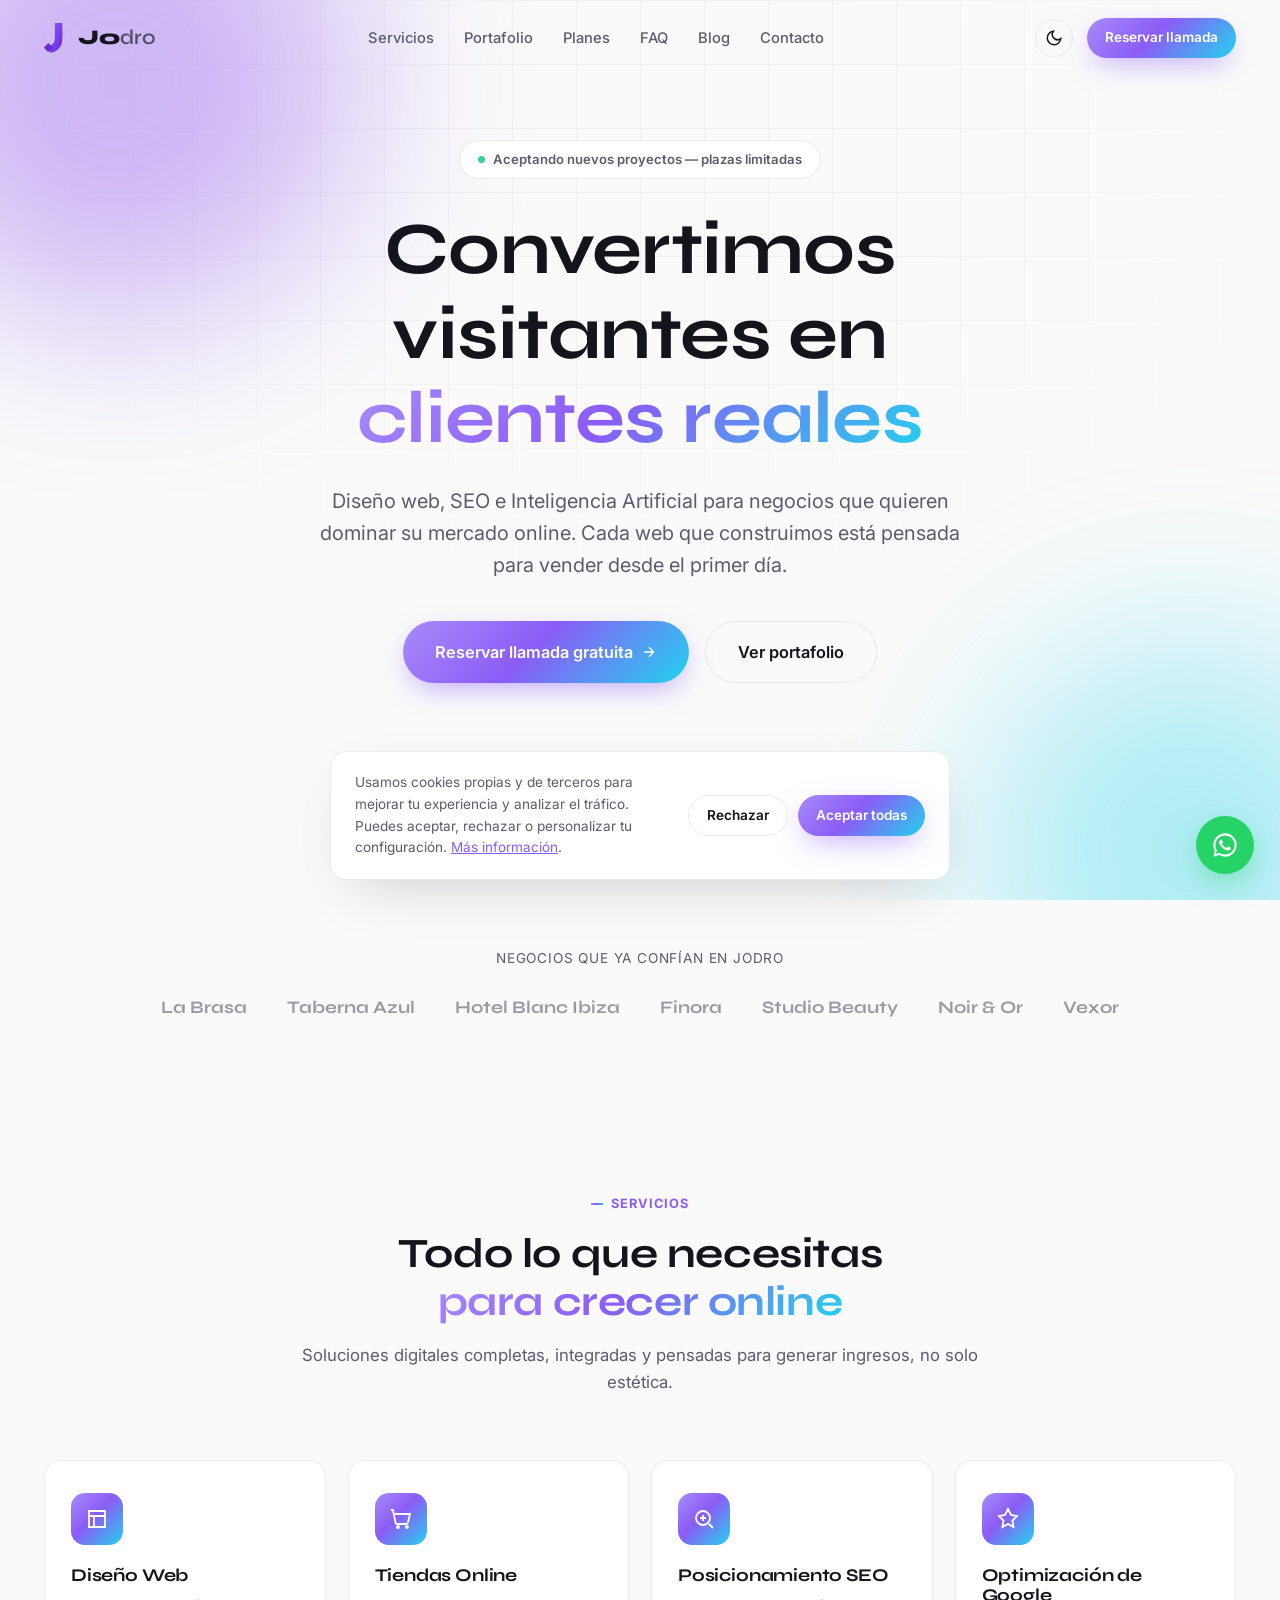
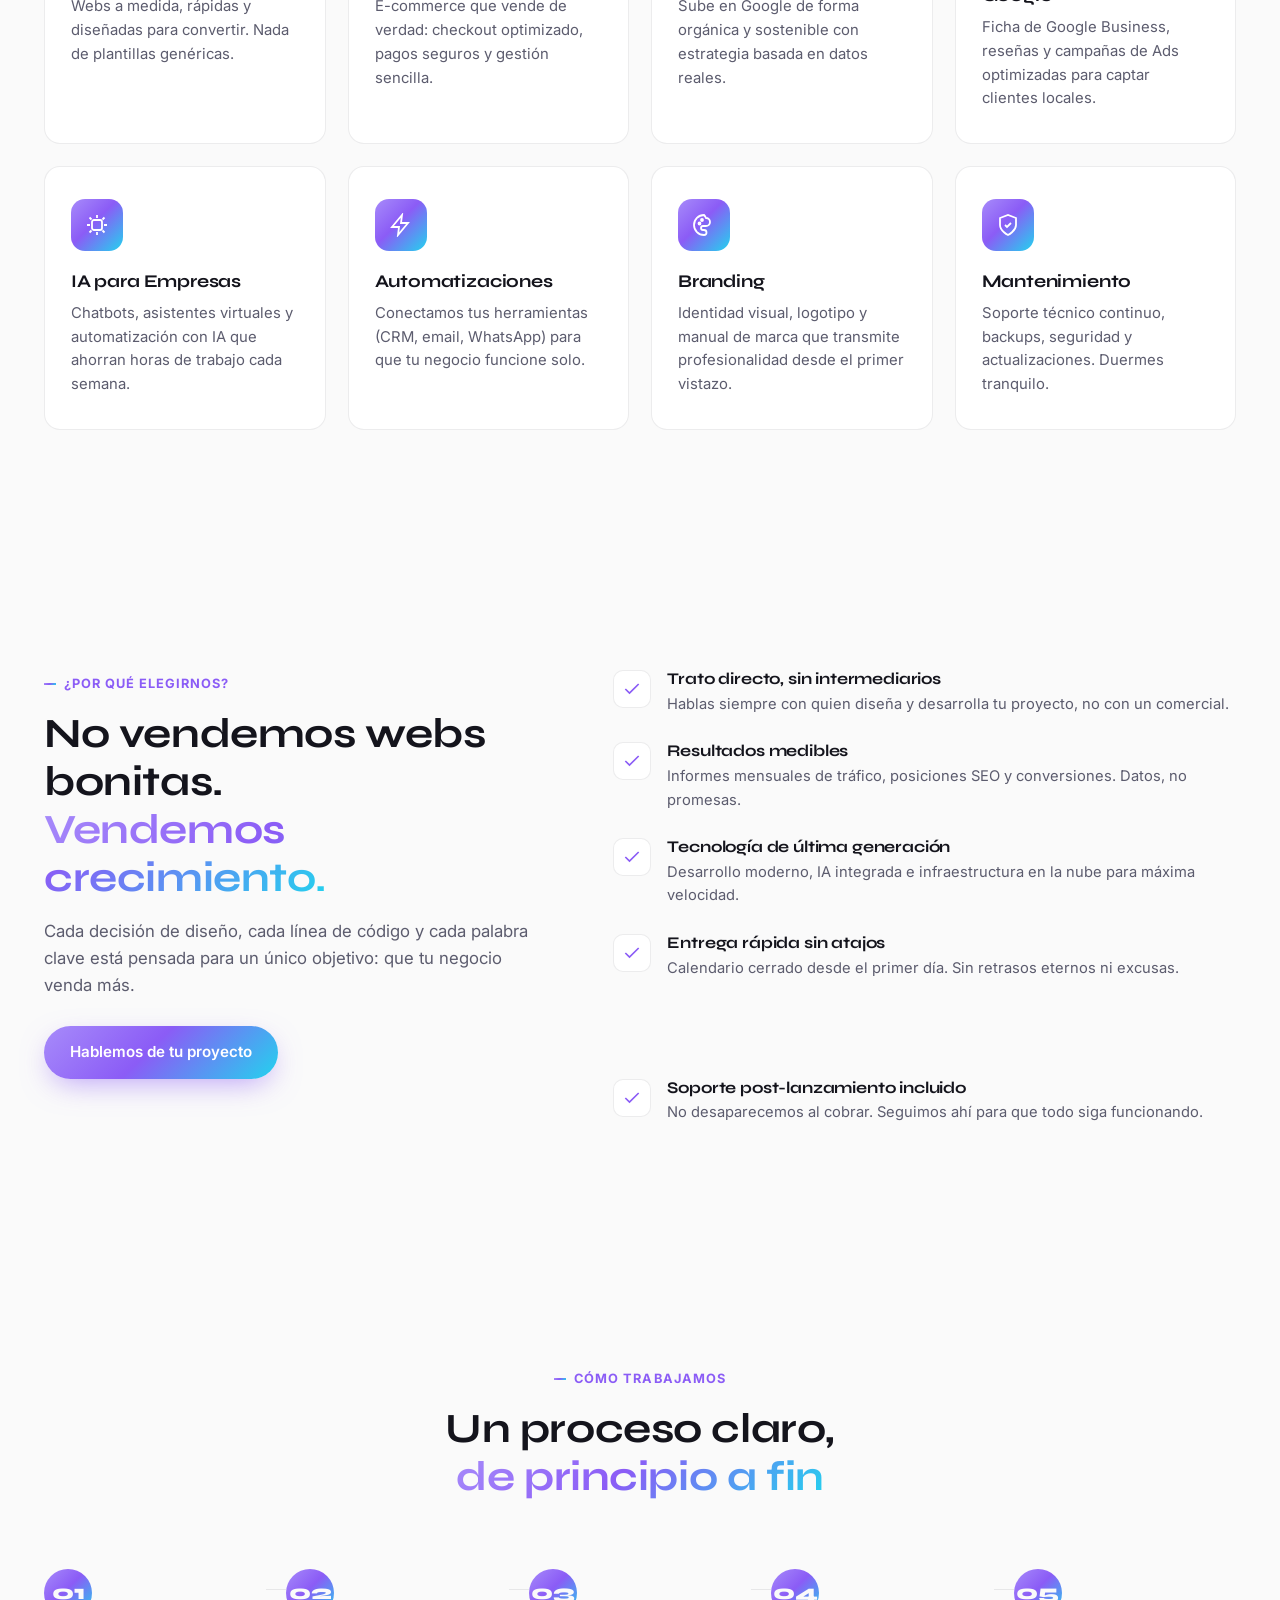
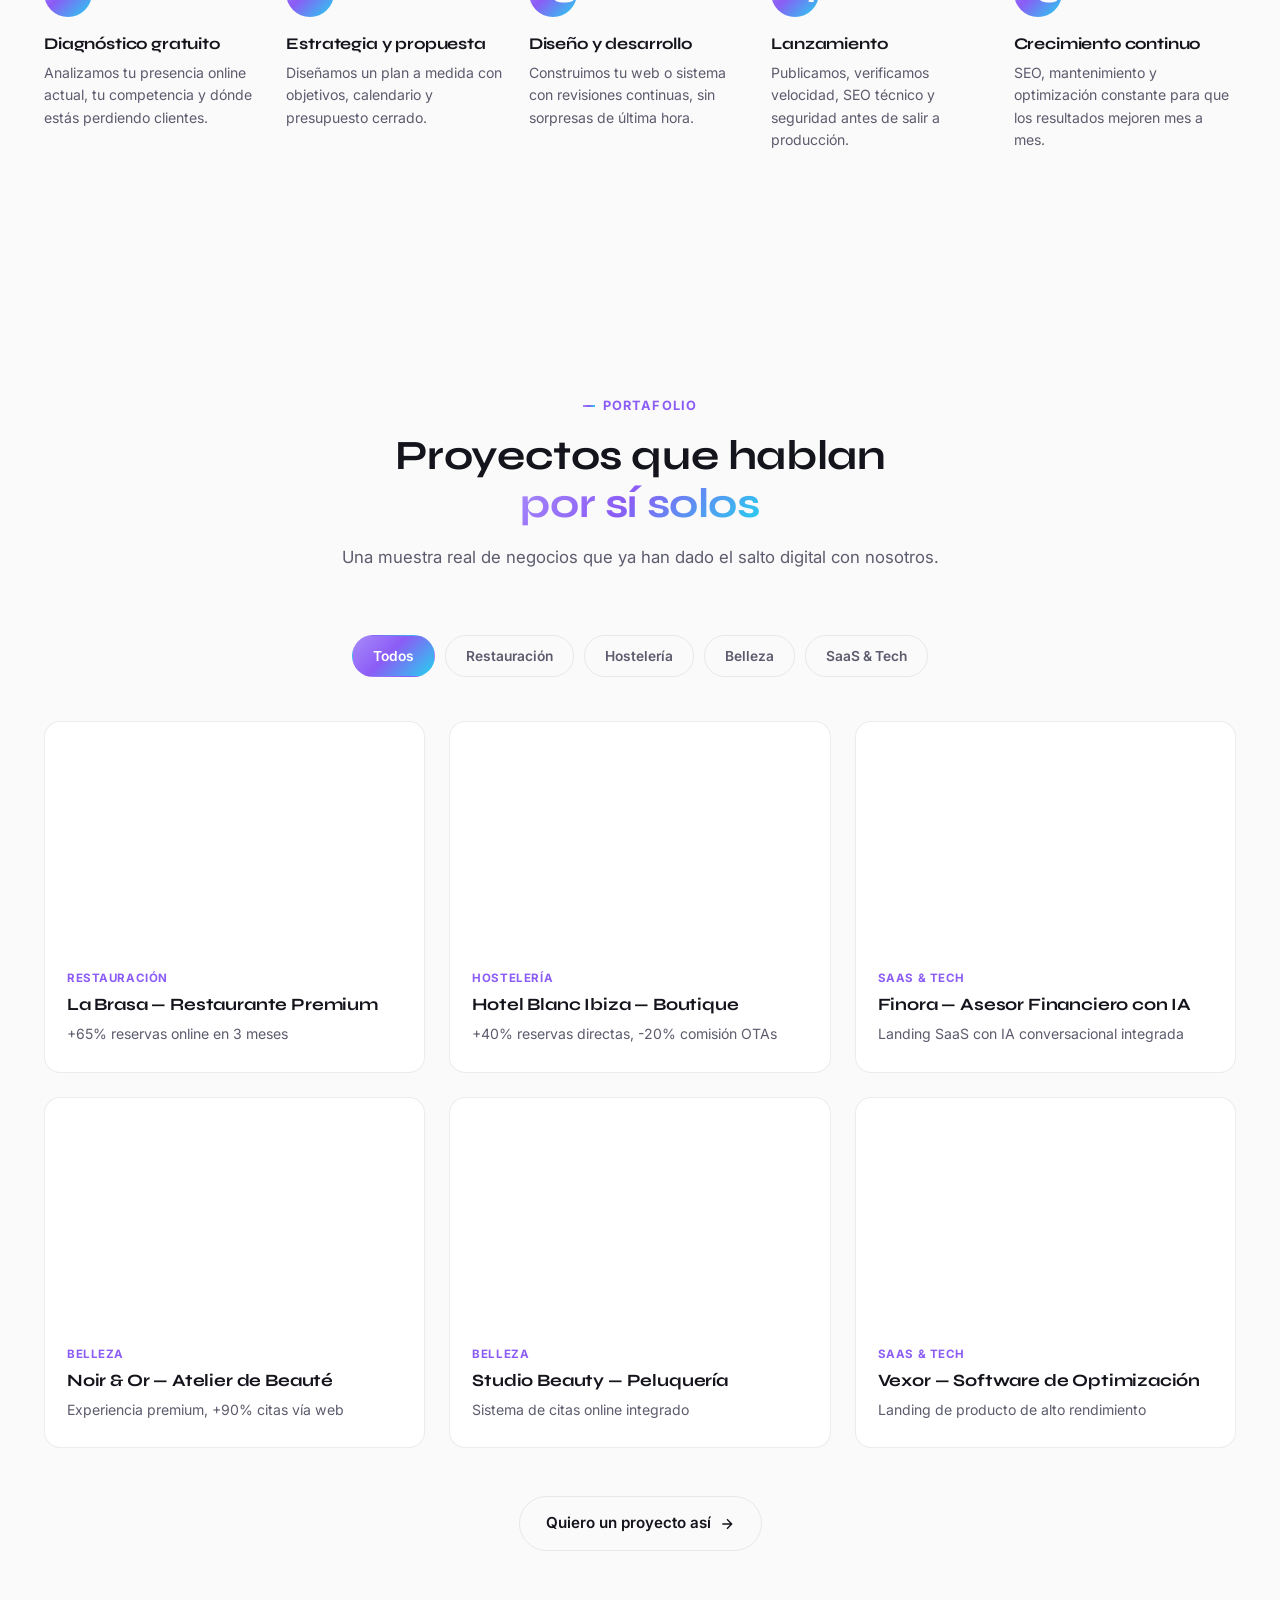
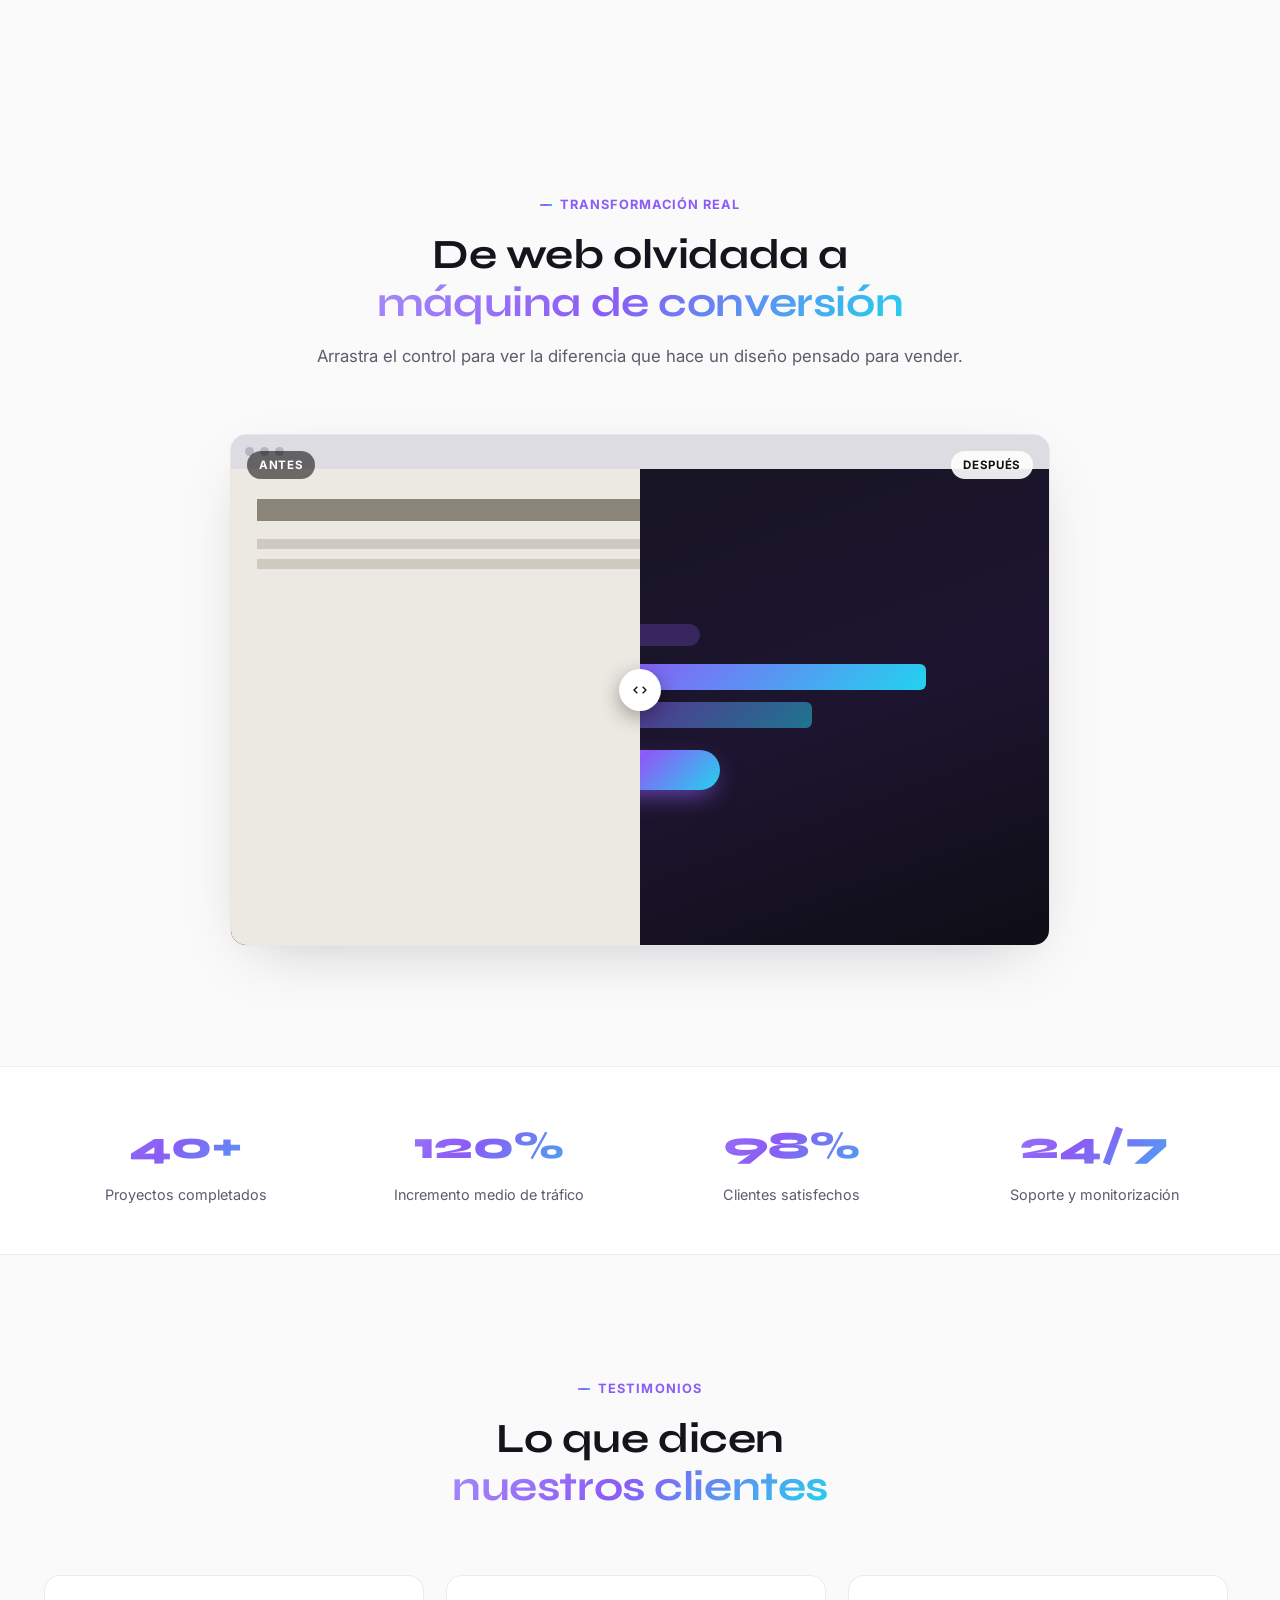
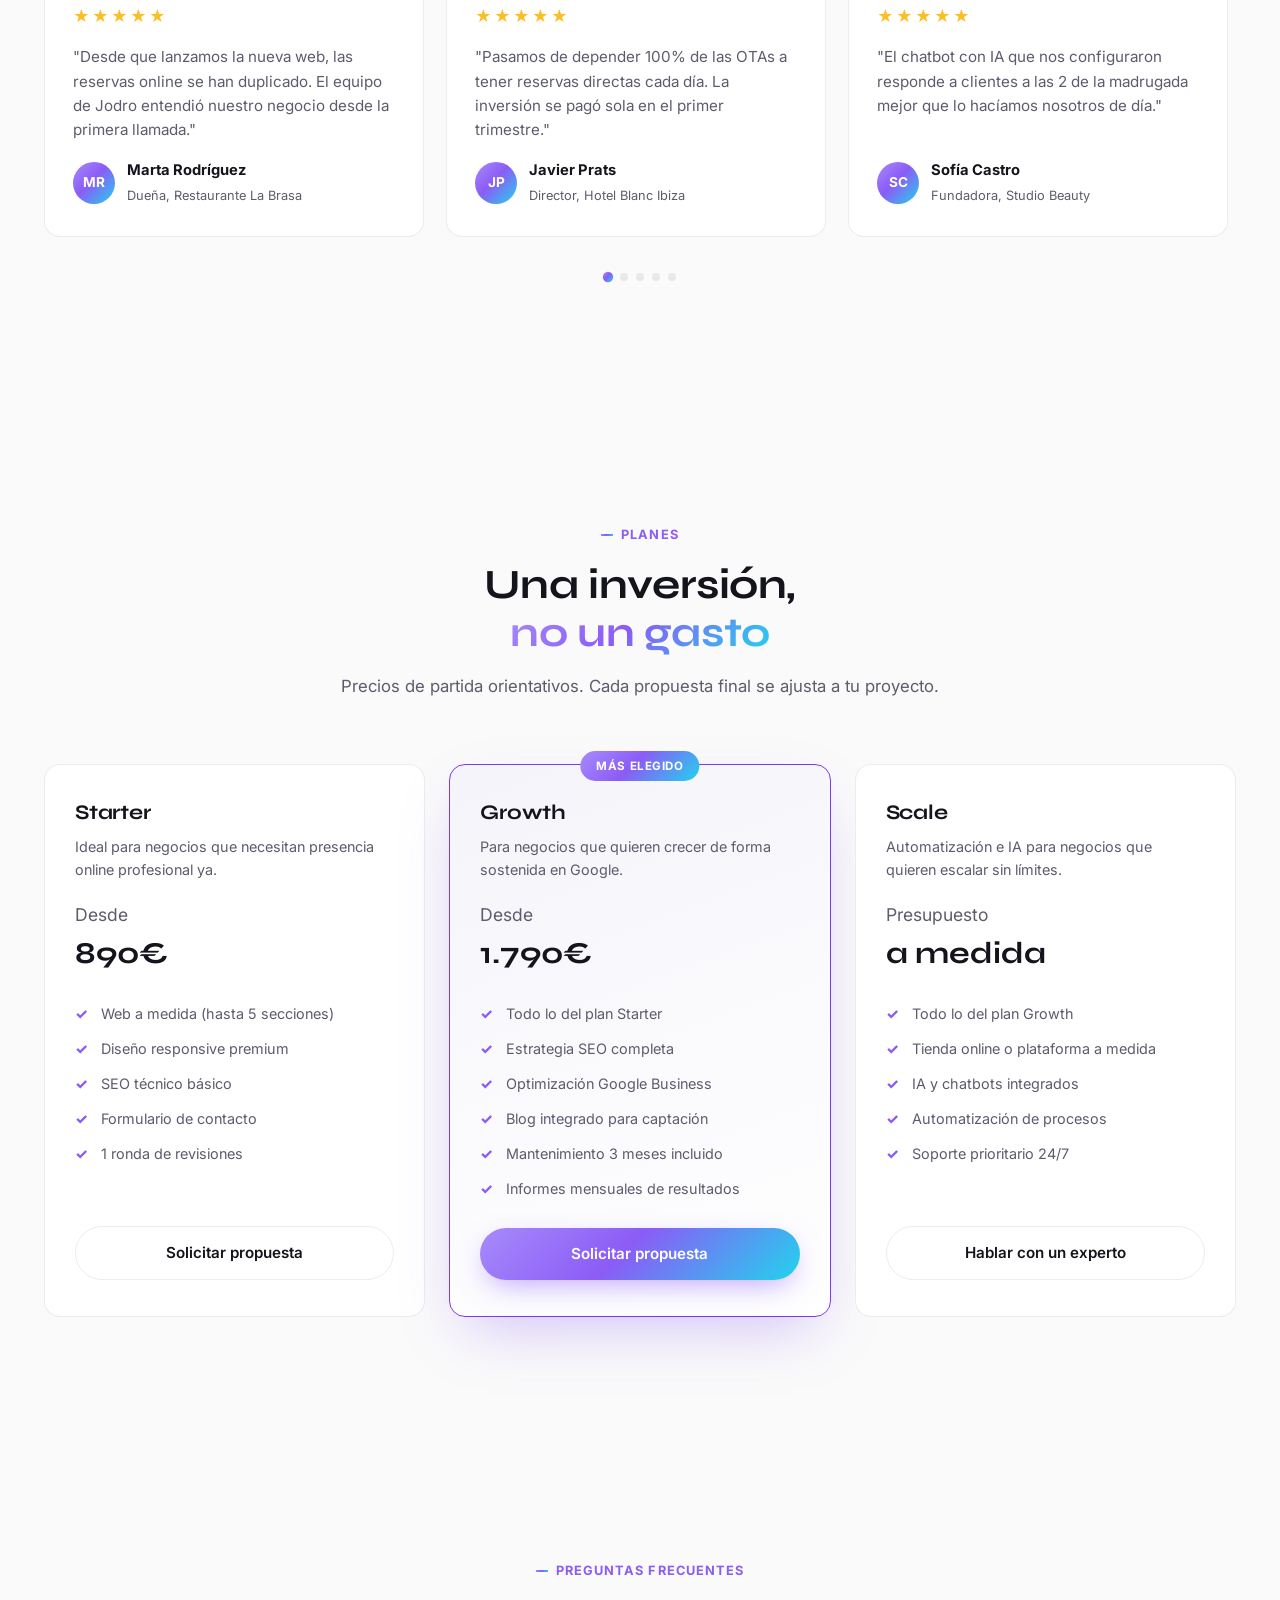
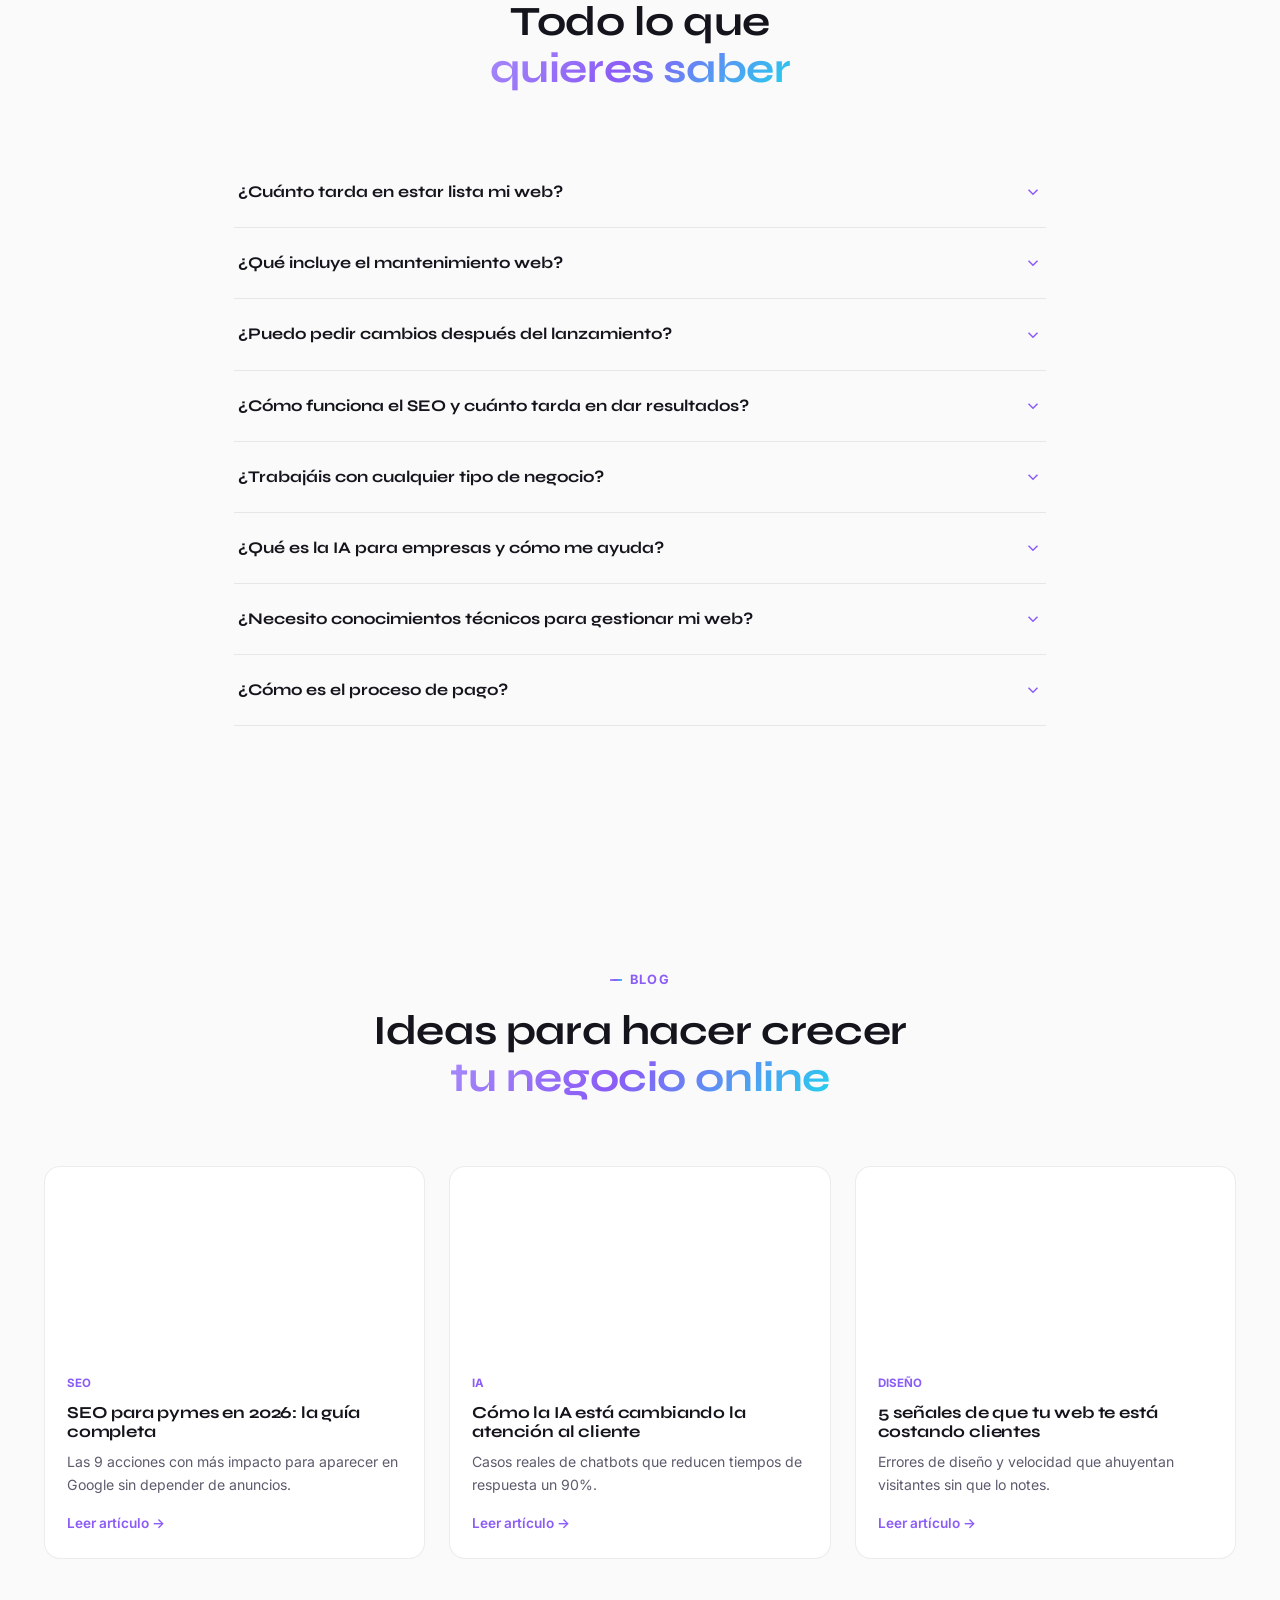
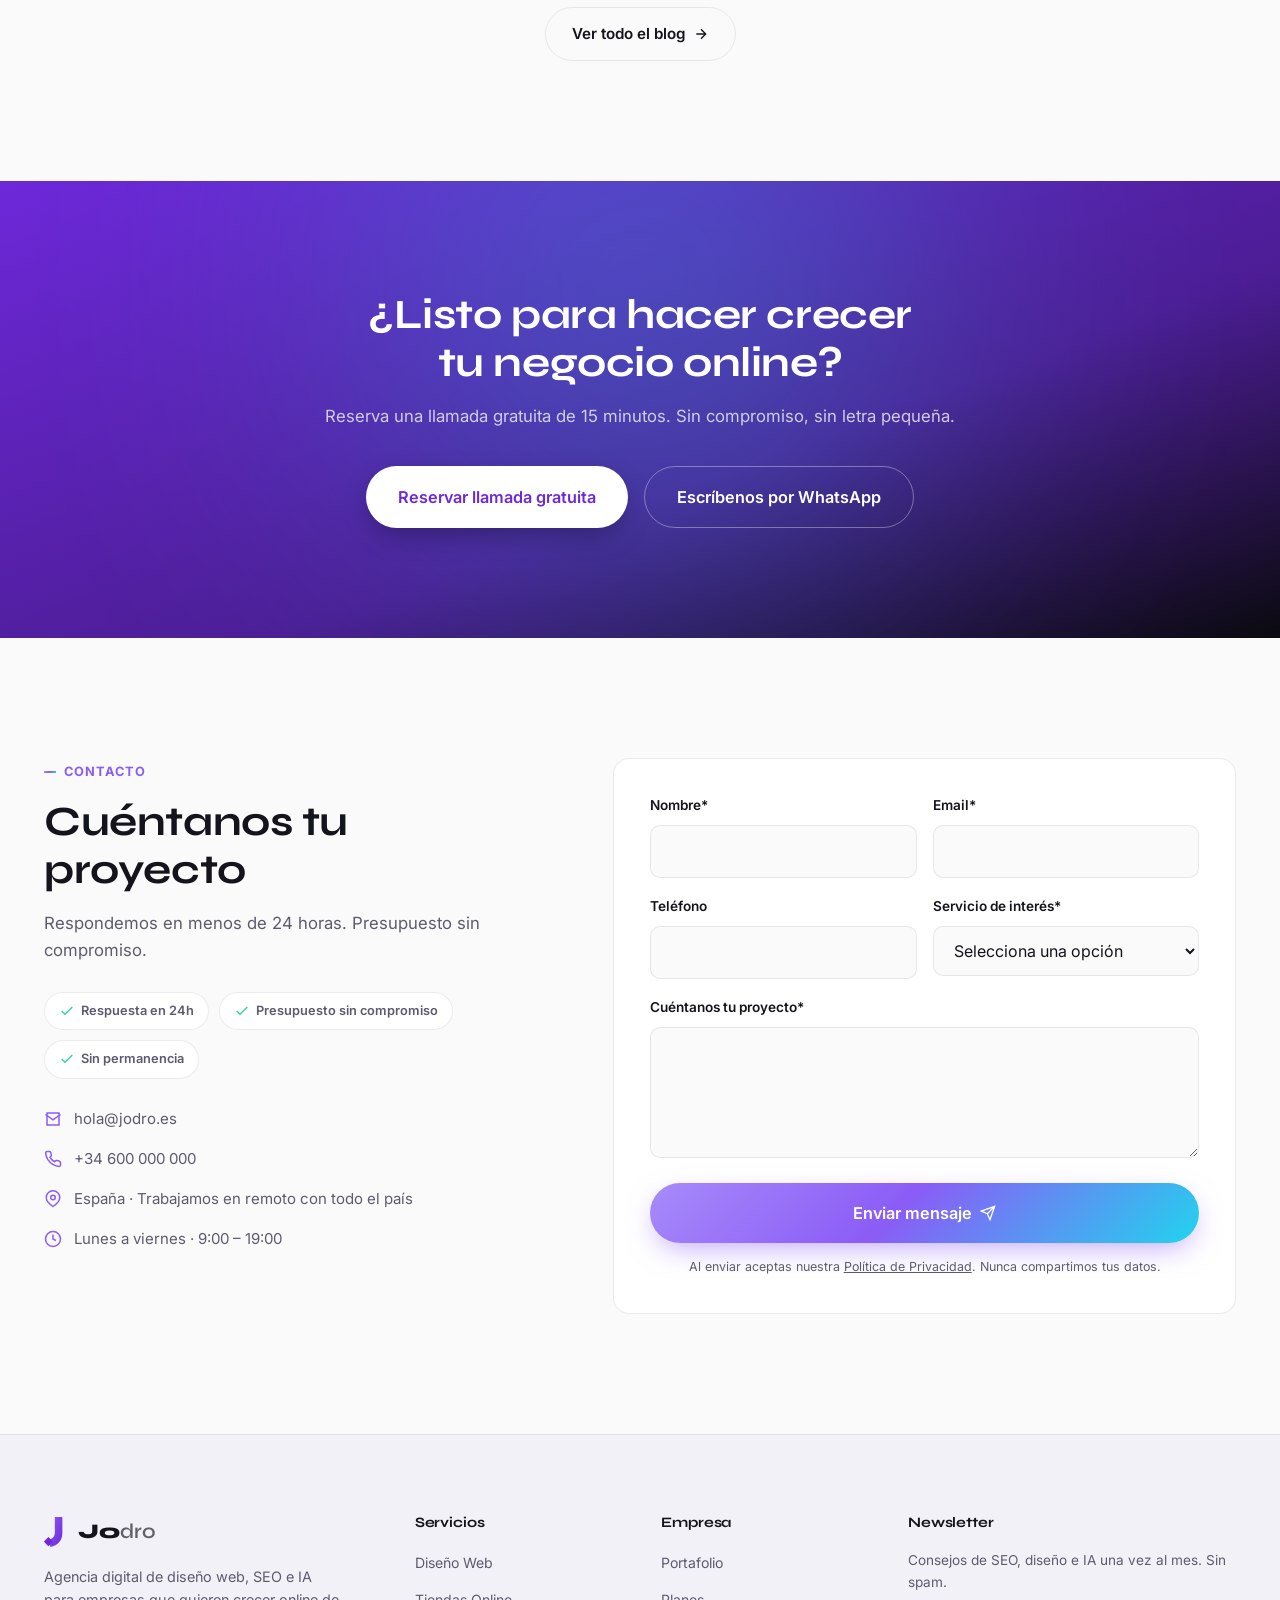
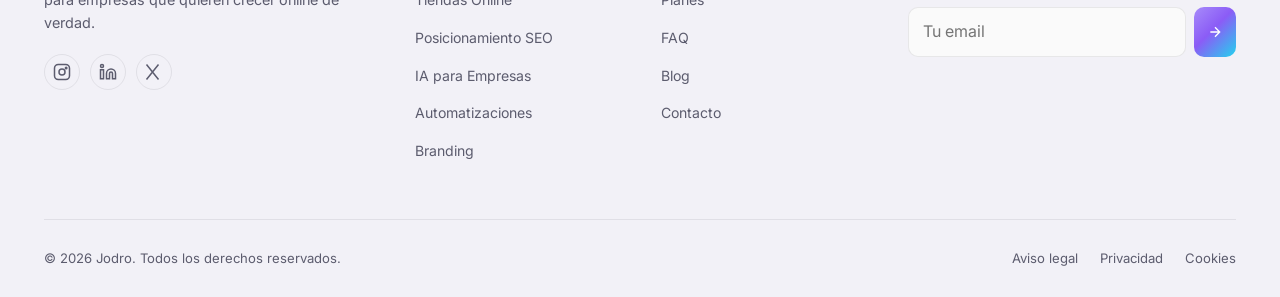
==== index.html @ 542afa88 "Rebuild Jodro as premium digital agency landing page Full redesign from personal portfolio to conver" ====
<!DOCTYPE html>
<html lang="es" data-theme="dark">
<head>
  <meta charset="UTF-8" />
  <meta name="viewport" content="width=device-width, initial-scale=1.0, viewport-fit=cover" />
  <title>Jodro — Agencia Digital de Diseño Web, SEO e IA para Empresas</title>
  <meta name="description" content="Jodro es la agencia digital que convierte visitantes en clientes. Diseño web premium, tiendas online, SEO, IA para empresas, automatizaciones y branding. Resultados medibles." />
  <meta name="keywords" content="agencia digital, diseño web, diseño web profesional, tiendas online, posicionamiento SEO, SEO España, IA para empresas, automatizaciones, branding, mantenimiento web, agencia SEO Madrid" />
  <meta name="author" content="Jodro" />
  <meta name="robots" content="index, follow, max-image-preview:large" />
  <link rel="canonical" href="https://www.jodro.es/" />
  <meta name="theme-color" content="#0a0a0f" media="(prefers-color-scheme: dark)" />
  <meta name="theme-color" content="#fafafa" media="(prefers-color-scheme: light)" />

  <!-- Open Graph -->
  <meta property="og:type" content="website" />
  <meta property="og:site_name" content="Jodro" />
  <meta property="og:title" content="Jodro — Agencia Digital que Convierte Visitantes en Clientes" />
  <meta property="og:description" content="Diseño web premium, SEO, IA para empresas y automatizaciones. Resultados medibles, no promesas vacías." />
  <meta property="og:url" content="https://www.jodro.es/" />
  <meta property="og:image" content="https://www.jodro.es/og-image.jpg" />
  <meta property="og:locale" content="es_ES" />

  <!-- Twitter -->
  <meta name="twitter:card" content="summary_large_image" />
  <meta name="twitter:title" content="Jodro — Agencia Digital de Resultados" />
  <meta name="twitter:description" content="Diseño web, SEO e IA para empresas que quieren crecer online." />
  <meta name="twitter:image" content="https://www.jodro.es/og-image.jpg" />

  <link rel="icon" type="image/svg+xml" href="data:image/svg+xml,%3Csvg xmlns='http://www.w3.org/2000/svg' viewBox='0 0 48 56'%3E%3Cdefs%3E%3ClinearGradient id='g' x1='0' y1='0' x2='1' y2='1'%3E%3Cstop offset='0' stop-color='%23a78bfa'/%3E%3Cstop offset='1' stop-color='%236d28d9'/%3E%3C/linearGradient%3E%3C/defs%3E%3Cpath d='M20 0h14v30c0 14-9 24-22 26l-4-13c9-2 12-8 12-15V0z' fill='url(%23g)'/%3E%3Crect x='2' y='40' width='12' height='12' fill='%236d28d9' transform='rotate(45 8 46)'/%3E%3C/svg%3E" />
  <link rel="manifest" href="manifest.json" />

  <link rel="preconnect" href="https://fonts.googleapis.com" />
  <link rel="preconnect" href="https://fonts.gstatic.com" crossorigin />
  <link href="https://fonts.googleapis.com/css2?family=Inter:wght@300;400;500;600;700;800;900&family=Syne:wght@600;700;800&display=swap" rel="stylesheet" />
  <link rel="stylesheet" href="css/styles.css" />

  <script type="application/ld+json">
  {
    "@context": "https://schema.org",
    "@type": "ProfessionalService",
    "name": "Jodro",
    "image": "https://www.jodro.es/og-image.jpg",
    "url": "https://www.jodro.es/",
    "telephone": "+34-600-000-000",
    "email": "hola@jodro.es",
    "priceRange": "€€",
    "areaServed": "ES",
    "address": { "@type": "PostalAddress", "addressCountry": "ES" },
    "sameAs": [
      "https://www.instagram.com/jodro",
      "https://www.linkedin.com/company/jodro"
    ],
    "description": "Agencia digital especializada en diseño web, tiendas online, SEO, IA para empresas, automatizaciones y branding.",
    "makesOffer": [
      { "@type": "Offer", "itemOffered": { "@type": "Service", "name": "Diseño web" } },
      { "@type": "Offer", "itemOffered": { "@type": "Service", "name": "Tiendas online" } },
      { "@type": "Offer", "itemOffered": { "@type": "Service", "name": "Posicionamiento SEO" } },
      { "@type": "Offer", "itemOffered": { "@type": "Service", "name": "IA para empresas" } },
      { "@type": "Offer", "itemOffered": { "@type": "Service", "name": "Automatizaciones" } },
      { "@type": "Offer", "itemOffered": { "@type": "Service", "name": "Branding" } }
    ]
  }
  </script>
  <script type="application/ld+json">
  {
    "@context": "https://schema.org",
    "@type": "FAQPage",
    "mainEntity": [
      { "@type": "Question", "name": "¿Cuánto tarda en estar lista mi web?", "acceptedAnswer": { "@type": "Answer", "text": "Una web corporativa o de negocio suele estar lista entre 10 y 20 días laborables. Proyectos más complejos (tiendas online, plataformas con IA) pueden llevar entre 3 y 6 semanas. Siempre te damos un calendario cerrado antes de empezar." } },
      { "@type": "Question", "name": "¿Qué incluye el mantenimiento web?", "acceptedAnswer": { "@type": "Answer", "text": "Copias de seguridad automáticas, actualizaciones de seguridad, monitorización 24/7, pequeños cambios de contenido y soporte técnico prioritario por WhatsApp y email." } },
      { "@type": "Question", "name": "¿Puedo pedir cambios después del lanzamiento?", "acceptedAnswer": { "@type": "Answer", "text": "Sí. Todos los proyectos incluyen una ronda de ajustes tras el lanzamiento, y los planes de mantenimiento incluyen cambios continuos cada mes." } },
      { "@type": "Question", "name": "¿Cómo funciona el SEO y cuánto tarda en dar resultados?", "acceptedAnswer": { "@type": "Answer", "text": "Empezamos con una auditoría técnica y de palabras clave. Los primeros resultados suelen verse entre el mes 2 y 4, con crecimiento sostenido a partir del mes 6, dependiendo de la competencia del sector." } },
      { "@type": "Question", "name": "¿Trabajáis con cualquier tipo de negocio?", "acceptedAnswer": { "@type": "Answer", "text": "Sí, trabajamos con restaurantes, hoteles, clínicas, tiendas, startups SaaS y negocios de servicios. Adaptamos la estrategia a cada sector." } },
      { "@type": "Question", "name": "¿Qué es la IA para empresas y cómo me ayuda?", "acceptedAnswer": { "@type": "Answer", "text": "Integramos chatbots, asistentes virtuales y automatización inteligente que responden a clientes, gestionan reservas o cualifican leads 24/7, ahorrando horas de trabajo manual cada semana." } },
      { "@type": "Question", "name": "¿Necesito conocimientos técnicos para gestionar mi web?", "acceptedAnswer": { "@type": "Answer", "text": "No. Te entregamos un panel simple para editar contenido, y si prefieres no tocar nada, nuestro plan de mantenimiento se encarga de todo por ti." } },
      { "@type": "Question", "name": "¿Cómo es el proceso de pago?", "acceptedAnswer": { "@type": "Answer", "text": "Un 50% al iniciar el proyecto y el 50% restante al finalizarlo, antes de la publicación. Para planes de mantenimiento y SEO, la facturación es mensual, sin permanencia." } }
    ]
  }
  </script>
</head>
<body>
  <a href="#main" class="skip-link">Saltar al contenido</a>

  <!-- ========== COOKIE BANNER ========== -->
  <div class="cookie-bar" id="cookieBar" role="dialog" aria-label="Aviso de cookies">
    <p>Usamos cookies propias y de terceros para mejorar tu experiencia y analizar el tráfico. Puedes aceptar, rechazar o personalizar tu configuración. <a href="#">Más información</a>.</p>
    <div class="cookie-bar__actions">
      <button class="btn btn--ghost btn--sm" id="cookieReject">Rechazar</button>
      <button class="btn btn--primary btn--sm" id="cookieAccept">Aceptar todas</button>
    </div>
  </div>

  <!-- ========== NAV ========== -->
  <nav class="nav" id="nav">
    <div class="nav__container">
      <a href="#hero" class="nav__logo" aria-label="Jodro — inicio">
        <svg class="nav__logo-mark" width="26" height="30" viewBox="0 0 48 56" fill="none" xmlns="http://www.w3.org/2000/svg">
          <defs>
            <linearGradient id="jGrad" x1="0" y1="0" x2="1" y2="1">
              <stop offset="0" stop-color="var(--accent-light)" />
              <stop offset="1" stop-color="var(--accent-2)" />
            </linearGradient>
          </defs>
          <path d="M20 0h14v30c0 14-9 24-22 26l-4-13c9-2 12-8 12-15V0z" fill="url(#jGrad)" />
          <rect x="2" y="40" width="12" height="12" fill="var(--accent-2)" transform="rotate(45 8 46)" />
        </svg>
        <span class="nav__logo-text">Jo<span class="nav__logo-dro">dro</span></span>
      </a>

      <ul class="nav__menu" id="navMenu">
        <li><a href="#servicios" class="nav__link">Servicios</a></li>
        <li><a href="#portfolio" class="nav__link">Portafolio</a></li>
        <li><a href="#planes" class="nav__link">Planes</a></li>
        <li><a href="#faq" class="nav__link">FAQ</a></li>
        <li><a href="#blog" class="nav__link">Blog</a></li>
        <li><a href="#contacto" class="nav__link">Contacto</a></li>
      </ul>

      <div class="nav__actions">
        <button class="theme-toggle" id="themeToggle" aria-label="Cambiar tema claro/oscuro">
          <svg class="icon-sun" width="18" height="18" viewBox="0 0 24 24" fill="none" stroke="currentColor" stroke-width="2"><circle cx="12" cy="12" r="4"/><path d="M12 2v2M12 20v2M4.9 4.9l1.4 1.4M17.7 17.7l1.4 1.4M2 12h2M20 12h2M4.9 19.1l1.4-1.4M17.7 6.3l1.4-1.4"/></svg>
          <svg class="icon-moon" width="18" height="18" viewBox="0 0 24 24" fill="none" stroke="currentColor" stroke-width="2"><path d="M21 12.8A9 9 0 1111.2 3 7 7 0 0021 12.8z"/></svg>
        </button>
        <a href="#contacto" class="btn btn--primary btn--sm nav__cta" data-open-modal="callModal">Reservar llamada</a>
        <button class="nav__burger" id="burger" aria-label="Abrir menú" aria-expanded="false">
          <span></span><span></span><span></span>
        </button>
      </div>
    </div>
  </nav>

  <main id="main">
    <!-- ========== HERO ========== -->
    <section class="hero" id="hero">
      <div class="hero__grid" aria-hidden="true"></div>
      <div class="hero__glow hero__glow--1" aria-hidden="true"></div>
      <div class="hero__glow hero__glow--2" aria-hidden="true"></div>

      <div class="hero__content">
        <div class="hero__badge reveal">
          <span class="badge__dot"></span>
          Aceptando nuevos proyectos — plazas limitadas
        </div>
        <h1 class="hero__title reveal">
          Convertimos visitantes en<br />
          <span class="gradient-text">clientes reales</span>
        </h1>
        <p class="hero__subtitle reveal">
          Diseño web, SEO e Inteligencia Artificial para negocios que quieren dominar su mercado online.
          Cada web que construimos está pensada para vender desde el primer día.
        </p>
        <div class="hero__actions reveal">
          <a href="#contacto" class="btn btn--primary btn--lg" data-open-modal="callModal">
            Reservar llamada gratuita
            <svg width="16" height="16" viewBox="0 0 24 24" fill="none" stroke="currentColor" stroke-width="2"><path d="M5 12h14M12 5l7 7-7 7"/></svg>
          </a>
          <a href="#portfolio" class="btn btn--ghost btn--lg">Ver portafolio</a>
        </div>
        <div class="hero__stats reveal">
          <div class="stat">
            <span class="stat__num" data-count="40" data-suffix="+">0</span>
            <span class="stat__label">Proyectos entregados</span>
          </div>
          <div class="stat__divider"></div>
          <div class="stat">
            <span class="stat__num" data-count="98" data-suffix="%">0</span>
            <span class="stat__label">Clientes satisfechos</span>
          </div>
          <div class="stat__divider"></div>
          <div class="stat">
            <span class="stat__num" data-count="24" data-suffix="h">0</span>
            <span class="stat__label">Tiempo de respuesta</span>
          </div>
        </div>
      </div>

      <div class="hero__scroll" aria-hidden="true">
        <div class="scroll-line"></div>
      </div>
    </section>

    <!-- ========== TRUST BAR ========== -->
    <section class="trust section-sm">
      <div class="container">
        <p class="trust__label">Negocios que ya confían en Jodro</p>
        <div class="trust__logos">
          <span class="trust__logo">La Brasa</span>
          <span class="trust__logo">Taberna Azul</span>
          <span class="trust__logo">Hotel Blanc Ibiza</span>
          <span class="trust__logo">Finora</span>
          <span class="trust__logo">Studio Beauty</span>
          <span class="trust__logo">Noir &amp; Or</span>
          <span class="trust__logo">Vexor</span>
        </div>
      </div>
    </section>

    <!-- ========== SERVICIOS ========== -->
    <section class="services section" id="servicios">
      <div class="container">
        <div class="section__header reveal">
          <span class="section__tag">Servicios</span>
          <h2 class="section__title">Todo lo que necesitas<br /><span class="gradient-text">para crecer online</span></h2>
          <p class="section__desc">Soluciones digitales completas, integradas y pensadas para generar ingresos, no solo estética.</p>
        </div>

        <div class="services__grid">
          <article class="service-card reveal">
            <div class="service-card__icon">
              <svg width="24" height="24" viewBox="0 0 24 24" fill="none" stroke="currentColor" stroke-width="1.8"><path d="M4 4h16v16H4z"/><path d="M4 9h16M9 9v11"/></svg>
            </div>
            <h3>Diseño Web</h3>
            <p>Webs a medida, rápidas y diseñadas para convertir. Nada de plantillas genéricas.</p>
          </article>

          <article class="service-card reveal">
            <div class="service-card__icon">
              <svg width="24" height="24" viewBox="0 0 24 24" fill="none" stroke="currentColor" stroke-width="1.8"><circle cx="9" cy="20" r="1"/><circle cx="18" cy="20" r="1"/><path d="M2 3h2l2.4 12.2a2 2 0 002 1.8h8.6a2 2 0 002-1.6L21 7H6"/></svg>
            </div>
            <h3>Tiendas Online</h3>
            <p>E-commerce que vende de verdad: checkout optimizado, pagos seguros y gestión sencilla.</p>
          </article>

          <article class="service-card reveal">
            <div class="service-card__icon">
              <svg width="24" height="24" viewBox="0 0 24 24" fill="none" stroke="currentColor" stroke-width="1.8"><circle cx="11" cy="11" r="7"/><path d="M21 21l-4.3-4.3"/><path d="M8 11h6M11 8v6"/></svg>
            </div>
            <h3>Posicionamiento SEO</h3>
            <p>Sube en Google de forma orgánica y sostenible con estrategia basada en datos reales.</p>
          </article>

          <article class="service-card reveal">
            <div class="service-card__icon">
              <svg width="24" height="24" viewBox="0 0 24 24" fill="none" stroke="currentColor" stroke-width="1.8"><path d="M12 2l3 6 6 1-4.5 4.5L17.5 20 12 17l-5.5 3 1-6.5L3 9l6-1z"/></svg>
            </div>
            <h3>Optimización de Google</h3>
            <p>Ficha de Google Business, reseñas y campañas de Ads optimizadas para captar clientes locales.</p>
          </article>

          <article class="service-card reveal">
            <div class="service-card__icon">
              <svg width="24" height="24" viewBox="0 0 24 24" fill="none" stroke="currentColor" stroke-width="1.8"><rect x="7" y="7" width="10" height="10" rx="2"/><path d="M12 2v3M12 19v3M2 12h3M19 12h3M4.5 4.5l2 2M17.5 17.5l2 2M4.5 19.5l2-2M17.5 6.5l2-2"/></svg>
            </div>
            <h3>IA para Empresas</h3>
            <p>Chatbots, asistentes virtuales y automatización con IA que ahorran horas de trabajo cada semana.</p>
          </article>

          <article class="service-card reveal">
            <div class="service-card__icon">
              <svg width="24" height="24" viewBox="0 0 24 24" fill="none" stroke="currentColor" stroke-width="1.8"><path d="M13 2L3 14h7l-1 8 10-12h-7l1-8z"/></svg>
            </div>
            <h3>Automatizaciones</h3>
            <p>Conectamos tus herramientas (CRM, email, WhatsApp) para que tu negocio funcione solo.</p>
          </article>

          <article class="service-card reveal">
            <div class="service-card__icon">
              <svg width="24" height="24" viewBox="0 0 24 24" fill="none" stroke="currentColor" stroke-width="1.8"><path d="M12 2a10 10 0 100 20 2.5 2.5 0 000-5h-1a2 2 0 01-2-2 2 2 0 012-2h3a4 4 0 000-8 10 10 0 00-2-3z"/><circle cx="7.5" cy="10.5" r="1"/><circle cx="10" cy="7" r="1"/></svg>
            </div>
            <h3>Branding</h3>
            <p>Identidad visual, logotipo y manual de marca que transmite profesionalidad desde el primer vistazo.</p>
          </article>

          <article class="service-card reveal">
            <div class="service-card__icon">
              <svg width="24" height="24" viewBox="0 0 24 24" fill="none" stroke="currentColor" stroke-width="1.8"><path d="M12 22s8-4 8-10V5l-8-3-8 3v7c0 6 8 10 8 10z"/><path d="M9 12l2 2 4-4"/></svg>
            </div>
            <h3>Mantenimiento</h3>
            <p>Soporte técnico continuo, backups, seguridad y actualizaciones. Duermes tranquilo.</p>
          </article>
        </div>
      </div>
    </section>

    <!-- ========== POR QUÉ ELEGIRNOS ========== -->
    <section class="why section" id="por-que-elegirnos">
      <div class="container">
        <div class="why__grid">
          <div class="why__content reveal">
            <span class="section__tag">¿Por qué elegirnos?</span>
            <h2 class="section__title">No vendemos webs bonitas.<br /><span class="gradient-text">Vendemos crecimiento.</span></h2>
            <p class="section__desc">Cada decisión de diseño, cada línea de código y cada palabra clave está pensada para un único objetivo: que tu negocio venda más.</p>
            <a href="#contacto" class="btn btn--primary">Hablemos de tu proyecto</a>
          </div>
          <div class="why__list">
            <div class="why-item reveal">
              <div class="why-item__icon"><svg width="20" height="20" viewBox="0 0 24 24" fill="none" stroke="currentColor" stroke-width="2"><polyline points="20 6 9 17 4 12"/></svg></div>
              <div>
                <h3>Trato directo, sin intermediarios</h3>
                <p>Hablas siempre con quien diseña y desarrolla tu proyecto, no con un comercial.</p>
              </div>
            </div>
            <div class="why-item reveal">
              <div class="why-item__icon"><svg width="20" height="20" viewBox="0 0 24 24" fill="none" stroke="currentColor" stroke-width="2"><polyline points="20 6 9 17 4 12"/></svg></div>
              <div>
                <h3>Resultados medibles</h3>
                <p>Informes mensuales de tráfico, posiciones SEO y conversiones. Datos, no promesas.</p>
              </div>
            </div>
            <div class="why-item reveal">
              <div class="why-item__icon"><svg width="20" height="20" viewBox="0 0 24 24" fill="none" stroke="currentColor" stroke-width="2"><polyline points="20 6 9 17 4 12"/></svg></div>
              <div>
                <h3>Tecnología de última generación</h3>
                <p>Desarrollo moderno, IA integrada e infraestructura en la nube para máxima velocidad.</p>
              </div>
            </div>
            <div class="why-item reveal">
              <div class="why-item__icon"><svg width="20" height="20" viewBox="0 0 24 24" fill="none" stroke="currentColor" stroke-width="2"><polyline points="20 6 9 17 4 12"/></svg></div>
              <div>
                <h3>Entrega rápida sin atajos</h3>
                <p>Calendario cerrado desde el primer día. Sin retrasos eternos ni excusas.</p>
              </div>
            </div>
            <div class="why-item reveal">
              <div class="why-item__icon"><svg width="20" height="20" viewBox="0 0 24 24" fill="none" stroke="currentColor" stroke-width="2"><polyline points="20 6 9 17 4 12"/></svg></div>
              <div>
                <h3>Precio cerrado, sin sorpresas</h3>
                <p>Presupuesto detallado antes de empezar. Lo que firmamos es lo que pagas.</p>
              </div>
            </div>
            <div class="why-item reveal">
              <div class="why-item__icon"><svg width="20" height="20" viewBox="0 0 24 24" fill="none" stroke="currentColor" stroke-width="2"><polyline points="20 6 9 17 4 12"/></svg></div>
              <div>
                <h3>Soporte post-lanzamiento incluido</h3>
                <p>No desaparecemos al cobrar. Seguimos ahí para que todo siga funcionando.</p>
              </div>
            </div>
          </div>
        </div>
      </div>
    </section>

    <!-- ========== PROCESO ========== -->
    <section class="process section" id="proceso">
      <div class="container">
        <div class="section__header reveal">
          <span class="section__tag">Cómo trabajamos</span>
          <h2 class="section__title">Un proceso claro,<br /><span class="gradient-text">de principio a fin</span></h2>
        </div>
        <div class="process__timeline">
          <div class="process-step reveal">
            <div class="process-step__num">01</div>
            <h3>Diagnóstico gratuito</h3>
            <p>Analizamos tu presencia online actual, tu competencia y dónde estás perdiendo clientes.</p>
          </div>
          <div class="process-step reveal">
            <div class="process-step__num">02</div>
            <h3>Estrategia y propuesta</h3>
            <p>Diseñamos un plan a medida con objetivos, calendario y presupuesto cerrado.</p>
          </div>
          <div class="process-step reveal">
            <div class="process-step__num">03</div>
            <h3>Diseño y desarrollo</h3>
            <p>Construimos tu web o sistema con revisiones continuas, sin sorpresas de última hora.</p>
          </div>
          <div class="process-step reveal">
            <div class="process-step__num">04</div>
            <h3>Lanzamiento</h3>
            <p>Publicamos, verificamos velocidad, SEO técnico y seguridad antes de salir a producción.</p>
          </div>
          <div class="process-step reveal">
            <div class="process-step__num">05</div>
            <h3>Crecimiento continuo</h3>
            <p>SEO, mantenimiento y optimización constante para que los resultados mejoren mes a mes.</p>
          </div>
        </div>
      </div>
    </section>

    <!-- ========== PORTFOLIO ========== -->
    <section class="portfolio section" id="portfolio">
      <div class="container">
        <div class="section__header reveal">
          <span class="section__tag">Portafolio</span>
          <h2 class="section__title">Proyectos que hablan<br /><span class="gradient-text">por sí solos</span></h2>
          <p class="section__desc">Una muestra real de negocios que ya han dado el salto digital con nosotros.</p>
        </div>

        <div class="portfolio__filters reveal" role="tablist" aria-label="Filtrar portafolio">
          <button class="filter-btn is-active" data-filter="all">Todos</button>
          <button class="filter-btn" data-filter="restauracion">Restauración</button>
          <button class="filter-btn" data-filter="hosteleria">Hostelería</button>
          <button class="filter-btn" data-filter="belleza">Belleza</button>
          <button class="filter-btn" data-filter="tech">SaaS &amp; Tech</button>
        </div>

        <div class="portfolio__grid" id="portfolioGrid">
          <article class="portfolio-card reveal" data-category="restauracion">
            <div class="portfolio-card__img" style="background-image:url('https://images.unsplash.com/photo-1517248135467-4c7edcad34c4?w=700&q=80&auto=format&fit=crop')"></div>
            <div class="portfolio-card__body">
              <span class="portfolio-card__tag">Restauración</span>
              <h3>La Brasa — Restaurante Premium</h3>
              <p class="portfolio-card__metric">+65% reservas online en 3 meses</p>
            </div>
          </article>

          <article class="portfolio-card reveal" data-category="hosteleria">
            <div class="portfolio-card__img" style="background-image:url('https://images.unsplash.com/photo-1566073771259-6a8506099945?w=700&q=80&auto=format&fit=crop')"></div>
            <div class="portfolio-card__body">
              <span class="portfolio-card__tag">Hostelería</span>
              <h3>Hotel Blanc Ibiza — Boutique</h3>
              <p class="portfolio-card__metric">+40% reservas directas, -20% comisión OTAs</p>
            </div>
          </article>

          <article class="portfolio-card reveal" data-category="tech">
            <div class="portfolio-card__img" style="background-image:url('https://images.unsplash.com/photo-1551288049-bebda4e38f71?w=700&q=80&auto=format&fit=crop')"></div>
            <div class="portfolio-card__body">
              <span class="portfolio-card__tag">SaaS &amp; Tech</span>
              <h3>Finora — Asesor Financiero con IA</h3>
              <p class="portfolio-card__metric">Landing SaaS con IA conversacional integrada</p>
            </div>
          </article>

          <article class="portfolio-card reveal" data-category="belleza">
            <div class="portfolio-card__img" style="background-image:url('https://images.unsplash.com/photo-1560066984-138dadb4c035?w=700&q=80&auto=format&fit=crop')"></div>
            <div class="portfolio-card__body">
              <span class="portfolio-card__tag">Belleza</span>
              <h3>Noir &amp; Or — Atelier de Beauté</h3>
              <p class="portfolio-card__metric">Experiencia premium, +90% citas vía web</p>
            </div>
          </article>

          <article class="portfolio-card reveal" data-category="belleza">
            <div class="portfolio-card__img" style="background-image:url('https://images.unsplash.com/photo-1516975080664-ed2fc6a32937?w=700&q=80&auto=format&fit=crop')"></div>
            <div class="portfolio-card__body">
              <span class="portfolio-card__tag">Belleza</span>
              <h3>Studio Beauty — Peluquería</h3>
              <p class="portfolio-card__metric">Sistema de citas online integrado</p>
            </div>
          </article>

          <article class="portfolio-card reveal" data-category="tech">
            <div class="portfolio-card__img" style="background-image:url('https://images.unsplash.com/photo-1593305841991-05c297ba4575?w=700&q=80&auto=format&fit=crop')"></div>
            <div class="portfolio-card__body">
              <span class="portfolio-card__tag">SaaS &amp; Tech</span>
              <h3>Vexor — Software de Optimización</h3>
              <p class="portfolio-card__metric">Landing de producto de alto rendimiento</p>
            </div>
          </article>
        </div>

        <div class="portfolio__cta reveal">
          <a href="#contacto" class="btn btn--ghost">Quiero un proyecto así <svg width="16" height="16" viewBox="0 0 24 24" fill="none" stroke="currentColor" stroke-width="2"><path d="M5 12h14M12 5l7 7-7 7"/></svg></a>
        </div>
      </div>
    </section>

    <!-- ========== ANTES / DESPUÉS ========== -->
    <section class="before-after section" id="antes-despues">
      <div class="container">
        <div class="section__header reveal">
          <span class="section__tag">Transformación real</span>
          <h2 class="section__title">De web olvidada a<br /><span class="gradient-text">máquina de conversión</span></h2>
          <p class="section__desc">Arrastra el control para ver la diferencia que hace un diseño pensado para vender.</p>
        </div>

        <div class="ba-slider reveal" id="baSlider">
          <div class="ba-slider__after">
            <div class="mock-browser mock-browser--after">
              <div class="mock-browser__bar"><span></span><span></span><span></span></div>
              <div class="mock-browser__content mock-browser__content--after">
                <div class="mock-hero-after">
                  <div class="mock-badge"></div>
                  <div class="mock-title-after"></div>
                  <div class="mock-title-after mock-title-after--sm"></div>
                  <div class="mock-cta-after"></div>
                </div>
              </div>
            </div>
          </div>
          <div class="ba-slider__before">
            <div class="mock-browser mock-browser--before">
              <div class="mock-browser__bar"><span></span><span></span><span></span></div>
              <div class="mock-browser__content mock-browser__content--before">
                <div class="mock-title-before"></div>
                <div class="mock-line"></div>
                <div class="mock-line mock-line--short"></div>
                <div class="mock-popup">¡OFERTA!</div>
              </div>
            </div>
          </div>
          <input type="range" min="0" max="100" value="50" class="ba-slider__range" id="baRange" aria-label="Comparar antes y después" />
          <div class="ba-slider__handle" id="baHandle">
            <svg width="16" height="16" viewBox="0 0 24 24" fill="none" stroke="currentColor" stroke-width="2"><path d="M8 7l-5 5 5 5M16 7l5 5-5 5"/></svg>
          </div>
          <span class="ba-slider__label ba-slider__label--before">Antes</span>
          <span class="ba-slider__label ba-slider__label--after">Después</span>
        </div>
      </div>
    </section>

    <!-- ========== ESTADÍSTICAS ========== -->
    <section class="stats-band section-sm">
      <div class="container">
        <div class="stats-band__grid">
          <div class="stats-item reveal">
            <span class="stats-item__num" data-count="40" data-suffix="+">0</span>
            <span class="stats-item__label">Proyectos completados</span>
          </div>
          <div class="stats-item reveal">
            <span class="stats-item__num" data-count="120" data-suffix="%">0</span>
            <span class="stats-item__label">Incremento medio de tráfico</span>
          </div>
          <div class="stats-item reveal">
            <span class="stats-item__num" data-count="98" data-suffix="%">0</span>
            <span class="stats-item__label">Clientes satisfechos</span>
          </div>
          <div class="stats-item reveal">
            <span class="stats-item__num" data-count="24" data-suffix="/7">0</span>
            <span class="stats-item__label">Soporte y monitorización</span>
          </div>
        </div>
      </div>
    </section>

    <!-- ========== TESTIMONIOS ========== -->
    <section class="testimonials section" id="testimonios">
      <div class="container">
        <div class="section__header reveal">
          <span class="section__tag">Testimonios</span>
          <h2 class="section__title">Lo que dicen<br /><span class="gradient-text">nuestros clientes</span></h2>
        </div>

        <div class="testimonials__track reveal" id="testiTrack">
          <div class="testi-card">
            <div class="testi-card__stars">★★★★★</div>
            <p>"Desde que lanzamos la nueva web, las reservas online se han duplicado. El equipo de Jodro entendió nuestro negocio desde la primera llamada."</p>
            <div class="testi-card__author">
              <div class="testi-card__avatar">MR</div>
              <div>
                <strong>Marta Rodríguez</strong>
                <span>Dueña, Restaurante La Brasa</span>
              </div>
            </div>
          </div>
          <div class="testi-card">
            <div class="testi-card__stars">★★★★★</div>
            <p>"Pasamos de depender 100% de las OTAs a tener reservas directas cada día. La inversión se pagó sola en el primer trimestre."</p>
            <div class="testi-card__author">
              <div class="testi-card__avatar">JP</div>
              <div>
                <strong>Javier Prats</strong>
                <span>Director, Hotel Blanc Ibiza</span>
              </div>
            </div>
          </div>
          <div class="testi-card">
            <div class="testi-card__stars">★★★★★</div>
            <p>"El chatbot con IA que nos configuraron responde a clientes a las 2 de la madrugada mejor que lo hacíamos nosotros de día."</p>
            <div class="testi-card__author">
              <div class="testi-card__avatar">SC</div>
              <div>
                <strong>Sofía Castro</strong>
                <span>Fundadora, Studio Beauty</span>
              </div>
            </div>
          </div>
          <div class="testi-card">
            <div class="testi-card__stars">★★★★★</div>
            <p>"Profesionales de verdad. Nos explicaron cada decisión de diseño y el SEO ya nos está trayendo clientes que antes ni sabían que existíamos."</p>
            <div class="testi-card__author">
              <div class="testi-card__avatar">DL</div>
              <div>
                <strong>Diego Losa</strong>
                <span>CEO, Finora</span>
              </div>
            </div>
          </div>
          <div class="testi-card">
            <div class="testi-card__stars">★★★★★</div>
            <p>"Rapidísimos y sin excusas. Nos entregaron antes de lo prometido y la web carga en menos de un segundo."</p>
            <div class="testi-card__author">
              <div class="testi-card__avatar">AN</div>
              <div>
                <strong>Ana Navarro</strong>
                <span>Directora, Noir &amp; Or</span>
              </div>
            </div>
          </div>
        </div>
        <div class="testimonials__dots" id="testiDots"></div>
      </div>
    </section>

    <!-- ========== PLANES ========== -->
    <section class="pricing section" id="planes">
      <div class="container">
        <div class="section__header reveal">
          <span class="section__tag">Planes</span>
          <h2 class="section__title">Una inversión,<br /><span class="gradient-text">no un gasto</span></h2>
          <p class="section__desc">Precios de partida orientativos. Cada propuesta final se ajusta a tu proyecto.</p>
        </div>

        <div class="pricing__grid">
          <div class="price-card reveal">
            <h3>Starter</h3>
            <p class="price-card__desc">Ideal para negocios que necesitan presencia online profesional ya.</p>
            <div class="price-card__price">Desde <strong>890€</strong></div>
            <ul class="price-card__features">
              <li>Web a medida (hasta 5 secciones)</li>
              <li>Diseño responsive premium</li>
              <li>SEO técnico básico</li>
              <li>Formulario de contacto</li>
              <li>1 ronda de revisiones</li>
            </ul>
            <a href="#contacto" class="btn btn--ghost btn--full">Solicitar propuesta</a>
          </div>

          <div class="price-card price-card--featured reveal">
            <span class="price-card__badge">Más elegido</span>
            <h3>Growth</h3>
            <p class="price-card__desc">Para negocios que quieren crecer de forma sostenida en Google.</p>
            <div class="price-card__price">Desde <strong>1.790€</strong></div>
            <ul class="price-card__features">
              <li>Todo lo del plan Starter</li>
              <li>Estrategia SEO completa</li>
              <li>Optimización Google Business</li>
              <li>Blog integrado para captación</li>
              <li>Mantenimiento 3 meses incluido</li>
              <li>Informes mensuales de resultados</li>
            </ul>
            <a href="#contacto" class="btn btn--primary btn--full">Solicitar propuesta</a>
          </div>

          <div class="price-card reveal">
            <h3>Scale</h3>
            <p class="price-card__desc">Automatización e IA para negocios que quieren escalar sin límites.</p>
            <div class="price-card__price">Presupuesto <strong>a medida</strong></div>
            <ul class="price-card__features">
              <li>Todo lo del plan Growth</li>
              <li>Tienda online o plataforma a medida</li>
              <li>IA y chatbots integrados</li>
              <li>Automatización de procesos</li>
              <li>Soporte prioritario 24/7</li>
            </ul>
            <a href="#contacto" class="btn btn--ghost btn--full">Hablar con un experto</a>
          </div>
        </div>
      </div>
    </section>

    <!-- ========== FAQ ========== -->
    <section class="faq section" id="faq">
      <div class="container container--narrow">
        <div class="section__header reveal">
          <span class="section__tag">Preguntas frecuentes</span>
          <h2 class="section__title">Todo lo que<br /><span class="gradient-text">quieres saber</span></h2>
        </div>

        <div class="faq__list" id="faqList">
          <div class="faq-item reveal">
            <button class="faq-item__q" aria-expanded="false">
              ¿Cuánto tarda en estar lista mi web?
              <svg width="18" height="18" viewBox="0 0 24 24" fill="none" stroke="currentColor" stroke-width="2"><path d="M6 9l6 6 6-6"/></svg>
            </button>
            <div class="faq-item__a"><p>Una web corporativa o de negocio suele estar lista entre 10 y 20 días laborables. Proyectos más complejos (tiendas online, plataformas con IA) pueden llevar entre 3 y 6 semanas. Siempre te damos un calendario cerrado antes de empezar.</p></div>
          </div>
          <div class="faq-item reveal">
            <button class="faq-item__q" aria-expanded="false">
              ¿Qué incluye el mantenimiento web?
              <svg width="18" height="18" viewBox="0 0 24 24" fill="none" stroke="currentColor" stroke-width="2"><path d="M6 9l6 6 6-6"/></svg>
            </button>
            <div class="faq-item__a"><p>Copias de seguridad automáticas, actualizaciones de seguridad, monitorización 24/7, pequeños cambios de contenido y soporte técnico prioritario por WhatsApp y email.</p></div>
          </div>
          <div class="faq-item reveal">
            <button class="faq-item__q" aria-expanded="false">
              ¿Puedo pedir cambios después del lanzamiento?
              <svg width="18" height="18" viewBox="0 0 24 24" fill="none" stroke="currentColor" stroke-width="2"><path d="M6 9l6 6 6-6"/></svg>
            </button>
            <div class="faq-item__a"><p>Sí. Todos los proyectos incluyen una ronda de ajustes tras el lanzamiento, y los planes de mantenimiento incluyen cambios continuos cada mes.</p></div>
          </div>
          <div class="faq-item reveal">
            <button class="faq-item__q" aria-expanded="false">
              ¿Cómo funciona el SEO y cuánto tarda en dar resultados?
              <svg width="18" height="18" viewBox="0 0 24 24" fill="none" stroke="currentColor" stroke-width="2"><path d="M6 9l6 6 6-6"/></svg>
            </button>
            <div class="faq-item__a"><p>Empezamos con una auditoría técnica y de palabras clave. Los primeros resultados suelen verse entre el mes 2 y 4, con crecimiento sostenido a partir del mes 6, dependiendo de la competencia del sector.</p></div>
          </div>
          <div class="faq-item reveal">
            <button class="faq-item__q" aria-expanded="false">
              ¿Trabajáis con cualquier tipo de negocio?
              <svg width="18" height="18" viewBox="0 0 24 24" fill="none" stroke="currentColor" stroke-width="2"><path d="M6 9l6 6 6-6"/></svg>
            </button>
            <div class="faq-item__a"><p>Sí, trabajamos con restaurantes, hoteles, clínicas, tiendas, startups SaaS y negocios de servicios. Adaptamos la estrategia a cada sector.</p></div>
          </div>
          <div class="faq-item reveal">
            <button class="faq-item__q" aria-expanded="false">
              ¿Qué es la IA para empresas y cómo me ayuda?
              <svg width="18" height="18" viewBox="0 0 24 24" fill="none" stroke="currentColor" stroke-width="2"><path d="M6 9l6 6 6-6"/></svg>
            </button>
            <div class="faq-item__a"><p>Integramos chatbots, asistentes virtuales y automatización inteligente que responden a clientes, gestionan reservas o cualifican leads 24/7, ahorrando horas de trabajo manual cada semana.</p></div>
          </div>
          <div class="faq-item reveal">
            <button class="faq-item__q" aria-expanded="false">
              ¿Necesito conocimientos técnicos para gestionar mi web?
              <svg width="18" height="18" viewBox="0 0 24 24" fill="none" stroke="currentColor" stroke-width="2"><path d="M6 9l6 6 6-6"/></svg>
            </button>
            <div class="faq-item__a"><p>No. Te entregamos un panel simple para editar contenido, y si prefieres no tocar nada, nuestro plan de mantenimiento se encarga de todo por ti.</p></div>
          </div>
          <div class="faq-item reveal">
            <button class="faq-item__q" aria-expanded="false">
              ¿Cómo es el proceso de pago?
              <svg width="18" height="18" viewBox="0 0 24 24" fill="none" stroke="currentColor" stroke-width="2"><path d="M6 9l6 6 6-6"/></svg>
            </button>
            <div class="faq-item__a"><p>Un 50% al iniciar el proyecto y el 50% restante al finalizarlo, antes de la publicación. Para planes de mantenimiento y SEO, la facturación es mensual, sin permanencia.</p></div>
          </div>
        </div>
      </div>
    </section>

    <!-- ========== BLOG ========== -->
    <section class="blog section" id="blog">
      <div class="container">
        <div class="section__header reveal">
          <span class="section__tag">Blog</span>
          <h2 class="section__title">Ideas para hacer crecer<br /><span class="gradient-text">tu negocio online</span></h2>
        </div>
        <div class="blog__grid">
          <a href="blog/seo-para-pymes-2026.html" class="blog-card reveal">
            <div class="blog-card__img" style="background-image:url('https://images.unsplash.com/photo-1432888622747-4eb9a8efeb07?w=700&q=80&auto=format&fit=crop')"></div>
            <div class="blog-card__body">
              <span class="blog-card__tag">SEO</span>
              <h3>SEO para pymes en 2026: la guía completa</h3>
              <p>Las 9 acciones con más impacto para aparecer en Google sin depender de anuncios.</p>
              <span class="blog-card__read">Leer artículo →</span>
            </div>
          </a>
          <a href="blog/index.html" class="blog-card reveal">
            <div class="blog-card__img" style="background-image:url('https://images.unsplash.com/photo-1531482615713-2afd69097998?w=700&q=80&auto=format&fit=crop')"></div>
            <div class="blog-card__body">
              <span class="blog-card__tag">IA</span>
              <h3>Cómo la IA está cambiando la atención al cliente</h3>
              <p>Casos reales de chatbots que reducen tiempos de respuesta un 90%.</p>
              <span class="blog-card__read">Leer artículo →</span>
            </div>
          </a>
          <a href="blog/index.html" class="blog-card reveal">
            <div class="blog-card__img" style="background-image:url('https://images.unsplash.com/photo-1460925895917-afdab827c52f?w=700&q=80&auto=format&fit=crop')"></div>
            <div class="blog-card__body">
              <span class="blog-card__tag">Diseño</span>
              <h3>5 señales de que tu web te está costando clientes</h3>
              <p>Errores de diseño y velocidad que ahuyentan visitantes sin que lo notes.</p>
              <span class="blog-card__read">Leer artículo →</span>
            </div>
          </a>
        </div>
        <div class="portfolio__cta reveal">
          <a href="blog/index.html" class="btn btn--ghost">Ver todo el blog <svg width="16" height="16" viewBox="0 0 24 24" fill="none" stroke="currentColor" stroke-width="2"><path d="M5 12h14M12 5l7 7-7 7"/></svg></a>
        </div>
      </div>
    </section>

    <!-- ========== CTA FINAL ========== -->
    <section class="cta-final">
      <div class="cta-final__glow" aria-hidden="true"></div>
      <div class="container">
        <div class="cta-final__content reveal">
          <h2>¿Listo para hacer crecer<br />tu negocio online?</h2>
          <p>Reserva una llamada gratuita de 15 minutos. Sin compromiso, sin letra pequeña.</p>
          <div class="cta-final__actions">
            <a href="#contacto" class="btn btn--primary btn--lg" data-open-modal="callModal">Reservar llamada gratuita</a>
            <a href="https://wa.me/34600000000" target="_blank" rel="noopener" class="btn btn--ghost btn--lg btn--light">Escríbenos por WhatsApp</a>
          </div>
        </div>
      </div>
    </section>

    <!-- ========== CONTACTO ========== -->
    <section class="contact section" id="contacto">
      <div class="container">
        <div class="contact__grid">
          <div class="contact__info reveal">
            <span class="section__tag">Contacto</span>
            <h2 class="section__title">Cuéntanos tu proyecto</h2>
            <p class="section__desc">Respondemos en menos de 24 horas. Presupuesto sin compromiso.</p>

            <div class="contact__badges">
              <span class="contact__badge"><svg width="16" height="16" viewBox="0 0 24 24" fill="none" stroke="currentColor" stroke-width="2"><polyline points="20 6 9 17 4 12"/></svg> Respuesta en 24h</span>
              <span class="contact__badge"><svg width="16" height="16" viewBox="0 0 24 24" fill="none" stroke="currentColor" stroke-width="2"><polyline points="20 6 9 17 4 12"/></svg> Presupuesto sin compromiso</span>
              <span class="contact__badge"><svg width="16" height="16" viewBox="0 0 24 24" fill="none" stroke="currentColor" stroke-width="2"><polyline points="20 6 9 17 4 12"/></svg> Sin permanencia</span>
            </div>

            <ul class="contact__list">
              <li>
                <svg width="18" height="18" viewBox="0 0 24 24" fill="none" stroke="currentColor" stroke-width="2"><path d="M4 4h16v16H4z"/><path d="M22 6l-10 7L2 6"/></svg>
                <a href="mailto:hola@jodro.es">hola@jodro.es</a>
              </li>
              <li>
                <svg width="18" height="18" viewBox="0 0 24 24" fill="none" stroke="currentColor" stroke-width="2"><path d="M22 16.9v3a2 2 0 01-2.2 2 19.8 19.8 0 01-8.6-3 19.5 19.5 0 01-6-6 19.8 19.8 0 01-3-8.7A2 2 0 014.1 2h3a2 2 0 012 1.7c.1.9.3 1.8.6 2.7a2 2 0 01-.5 2.1L8 9.7a16 16 0 006 6l1.2-1.2a2 2 0 012.1-.5c.9.3 1.8.5 2.7.6a2 2 0 011.7 2.1z"/></svg>
                <a href="tel:+34600000000">+34 600 000 000</a>
              </li>
              <li>
                <svg width="18" height="18" viewBox="0 0 24 24" fill="none" stroke="currentColor" stroke-width="2"><path d="M21 10c0 6-9 12-9 12s-9-6-9-12a9 9 0 0118 0z"/><circle cx="12" cy="10" r="3"/></svg>
                <span>España · Trabajamos en remoto con todo el país</span>
              </li>
              <li>
                <svg width="18" height="18" viewBox="0 0 24 24" fill="none" stroke="currentColor" stroke-width="2"><circle cx="12" cy="12" r="10"/><path d="M12 6v6l4 2"/></svg>
                <span>Lunes a viernes · 9:00 – 19:00</span>
              </li>
            </ul>
          </div>

          <form class="contact__form reveal" id="contactForm" novalidate>
            <div class="form-row">
              <div class="form-group">
                <label for="cf-name">Nombre*</label>
                <input type="text" id="cf-name" name="name" required autocomplete="name" />
                <span class="form-error">Introduce tu nombre</span>
              </div>
              <div class="form-group">
                <label for="cf-email">Email*</label>
                <input type="email" id="cf-email" name="email" required autocomplete="email" />
                <span class="form-error">Introduce un email válido</span>
              </div>
            </div>
            <div class="form-row">
              <div class="form-group">
                <label for="cf-phone">Teléfono</label>
                <input type="tel" id="cf-phone" name="phone" autocomplete="tel" />
              </div>
              <div class="form-group">
                <label for="cf-service">Servicio de interés*</label>
                <select id="cf-service" name="service" required>
                  <option value="">Selecciona una opción</option>
                  <option>Diseño web</option>
                  <option>Tienda online</option>
                  <option>Posicionamiento SEO</option>
                  <option>Optimización de Google</option>
                  <option>IA para empresas</option>
                  <option>Automatizaciones</option>
                  <option>Branding</option>
                  <option>Mantenimiento</option>
                  <option>Otro</option>
                </select>
                <span class="form-error">Selecciona un servicio</span>
              </div>
            </div>
            <div class="form-group">
              <label for="cf-message">Cuéntanos tu proyecto*</label>
              <textarea id="cf-message" name="message" rows="4" required></textarea>
              <span class="form-error">Cuéntanos un poco más sobre tu proyecto</span>
            </div>
            <button type="submit" class="btn btn--primary btn--full btn--lg">
              Enviar mensaje
              <svg width="16" height="16" viewBox="0 0 24 24" fill="none" stroke="currentColor" stroke-width="2"><path d="M22 2L11 13M22 2l-7 20-4-9-9-4 20-7z"/></svg>
            </button>
            <p class="contact__privacy">Al enviar aceptas nuestra <a href="#">Política de Privacidad</a>. Nunca compartimos tus datos.</p>
            <div class="form-success" id="formSuccess">
              <svg width="40" height="40" viewBox="0 0 24 24" fill="none" stroke="currentColor" stroke-width="2"><circle cx="12" cy="12" r="10"/><polyline points="8 12 11 15 16 9"/></svg>
              <h3>¡Mensaje enviado!</h3>
              <p>Te contactaremos en menos de 24 horas.</p>
            </div>
          </form>
        </div>
      </div>
    </section>
  </main>

  <!-- ========== FOOTER ========== -->
  <footer class="footer">
    <div class="container">
      <div class="footer__top">
        <div class="footer__brand">
          <a href="#hero" class="nav__logo">
            <svg class="nav__logo-mark" width="26" height="30" viewBox="0 0 48 56" fill="none" xmlns="http://www.w3.org/2000/svg">
              <path d="M20 0h14v30c0 14-9 24-22 26l-4-13c9-2 12-8 12-15V0z" fill="url(#jGrad)" />
              <rect x="2" y="40" width="12" height="12" fill="var(--accent-2)" transform="rotate(45 8 46)" />
            </svg>
            <span class="nav__logo-text">Jo<span class="nav__logo-dro">dro</span></span>
          </a>
          <p>Agencia digital de diseño web, SEO e IA para empresas que quieren crecer online de verdad.</p>
          <div class="footer__social">
            <a href="#" aria-label="Instagram"><svg width="18" height="18" viewBox="0 0 24 24" fill="none" stroke="currentColor" stroke-width="2"><rect x="2" y="2" width="20" height="20" rx="5"/><circle cx="12" cy="12" r="4"/><circle cx="17.5" cy="6.5" r="1"/></svg></a>
            <a href="#" aria-label="LinkedIn"><svg width="18" height="18" viewBox="0 0 24 24" fill="none" stroke="currentColor" stroke-width="2"><path d="M16 8a6 6 0 016 6v7h-4v-7a2 2 0 00-4 0v7h-4v-7a6 6 0 016-6z"/><rect x="2" y="9" width="4" height="12"/><circle cx="4" cy="4" r="2"/></svg></a>
            <a href="#" aria-label="X"><svg width="18" height="18" viewBox="0 0 24 24" fill="none" stroke="currentColor" stroke-width="2"><path d="M18 2L2 22M2 2l16 20"/></svg></a>
          </div>
        </div>

        <div class="footer__col">
          <h4>Servicios</h4>
          <ul>
            <li><a href="#servicios">Diseño Web</a></li>
            <li><a href="#servicios">Tiendas Online</a></li>
            <li><a href="#servicios">Posicionamiento SEO</a></li>
            <li><a href="#servicios">IA para Empresas</a></li>
            <li><a href="#servicios">Automatizaciones</a></li>
            <li><a href="#servicios">Branding</a></li>
          </ul>
        </div>

        <div class="footer__col">
          <h4>Empresa</h4>
          <ul>
            <li><a href="#portfolio">Portafolio</a></li>
            <li><a href="#planes">Planes</a></li>
            <li><a href="#faq">FAQ</a></li>
            <li><a href="blog/index.html">Blog</a></li>
            <li><a href="#contacto">Contacto</a></li>
          </ul>
        </div>

        <div class="footer__col footer__col--newsletter">
          <h4>Newsletter</h4>
          <p>Consejos de SEO, diseño e IA una vez al mes. Sin spam.</p>
          <form class="footer__newsletter" id="newsletterForm">
            <input type="email" placeholder="Tu email" required aria-label="Email para newsletter" />
            <button type="submit" aria-label="Suscribirse">
              <svg width="16" height="16" viewBox="0 0 24 24" fill="none" stroke="currentColor" stroke-width="2"><path d="M5 12h14M12 5l7 7-7 7"/></svg>
            </button>
          </form>
        </div>
      </div>

      <div class="footer__bottom">
        <p>© 2026 Jodro. Todos los derechos reservados.</p>
        <div class="footer__legal">
          <a href="#">Aviso legal</a>
          <a href="#">Privacidad</a>
          <a href="#">Cookies</a>
        </div>
      </div>
    </div>
  </footer>

  <!-- ========== FLOATING ACTIONS ========== -->
  <a href="https://wa.me/34600000000" target="_blank" rel="noopener" class="float-whatsapp" aria-label="Escríbenos por WhatsApp">
    <svg width="28" height="28" viewBox="0 0 24 24" fill="currentColor"><path d="M12.04 2c-5.5 0-10 4.5-10 10 0 1.77.46 3.45 1.27 4.9L2 22l5.25-1.38A9.94 9.94 0 0012.04 22c5.5 0 10-4.5 10-10s-4.5-10-10-10zm0 18.2c-1.6 0-3.13-.43-4.46-1.24l-.32-.19-3.13.82.84-3.05-.2-.32A8.18 8.18 0 013.84 12c0-4.53 3.68-8.2 8.2-8.2s8.2 3.67 8.2 8.2-3.67 8.2-8.2 8.2zm4.5-6.13c-.25-.12-1.45-.72-1.68-.8-.22-.08-.39-.12-.55.13-.16.25-.63.8-.78.96-.14.16-.28.18-.53.06-.25-.12-1.06-.39-2.02-1.25-.75-.67-1.25-1.5-1.4-1.75-.14-.25-.02-.38.11-.5.11-.11.25-.28.37-.42.12-.14.16-.25.25-.4.08-.16.04-.31-.02-.43-.06-.12-.55-1.33-.76-1.83-.2-.48-.4-.42-.55-.42h-.47c-.16 0-.43.06-.65.31-.22.25-.86.84-.86 2.05 0 1.2.88 2.37 1 2.53.12.16 1.73 2.64 4.2 3.7.59.25 1.05.4 1.4.51.59.19 1.13.16 1.55.1.47-.07 1.45-.59 1.66-1.17.2-.57.2-1.06.14-1.17-.06-.11-.22-.17-.47-.29z"/></svg>
  </a>
  <button class="float-top" id="floatTop" aria-label="Volver arriba">
    <svg width="18" height="18" viewBox="0 0 24 24" fill="none" stroke="currentColor" stroke-width="2"><path d="M12 19V5M5 12l7-7 7 7"/></svg>
  </button>

  <!-- ========== CALL BOOKING MODAL ========== -->
  <div class="modal" id="callModal" aria-hidden="true">
    <div class="modal__overlay" data-close-modal></div>
    <div class="modal__panel" role="dialog" aria-modal="true" aria-labelledby="callModalTitle">
      <button class="modal__close" data-close-modal aria-label="Cerrar">
        <svg width="20" height="20" viewBox="0 0 24 24" fill="none" stroke="currentColor" stroke-width="2"><path d="M18 6L6 18M6 6l12 12"/></svg>
      </button>
      <h3 id="callModalTitle">Reserva tu llamada gratuita</h3>
      <p>15 minutos para analizar tu proyecto. Sin compromiso.</p>
      <form id="callForm">
        <div class="form-group">
          <label for="cm-name">Nombre*</label>
          <input type="text" id="cm-name" required />
        </div>
        <div class="form-group">
          <label for="cm-phone">Teléfono o email*</label>
          <input type="text" id="cm-phone" required />
        </div>
        <div class="form-group">
          <label for="cm-time">Horario preferido</label>
          <select id="cm-time">
            <option>Mañana (9:00 - 13:00)</option>
            <option>Tarde (13:00 - 19:00)</option>
            <option>Indiferente</option>
          </select>
        </div>
        <button type="submit" class="btn btn--primary btn--full">Confirmar llamada</button>
      </form>
      <div class="form-success" id="callSuccess">
        <svg width="40" height="40" viewBox="0 0 24 24" fill="none" stroke="currentColor" stroke-width="2"><circle cx="12" cy="12" r="10"/><polyline points="8 12 11 15 16 9"/></svg>
        <h3>¡Reserva confirmada!</h3>
        <p>Te llamaremos en el horario elegido.</p>
      </div>
    </div>
  </div>

  <script src="js/main.js"></script>
</body>
</html>
---- css/styles.css ----
/* ===================== RESET & BASE ===================== */
*, *::before, *::after { box-sizing: border-box; margin: 0; padding: 0; }
html { scroll-behavior: smooth; }
@media (prefers-reduced-motion: reduce) {
  html { scroll-behavior: auto; }
  *, *::before, *::after { animation-duration: 0.001ms !important; animation-iteration-count: 1 !important; transition-duration: 0.001ms !important; scroll-behavior: auto !important; }
}

:root {
  --bg: #0a0a0f;
  --bg-alt: #0e0e15;
  --surface: #14141d;
  --surface-2: #1a1a26;
  --border: rgba(255,255,255,0.08);
  --text: #f5f5f8;
  --text-muted: #9999ac;
  --accent: #8b5cf6;
  --accent-2: #6d28d9;
  --accent-light: #a78bfa;
  --accent-cyan: #22d3ee;
  --gradient: linear-gradient(135deg, #a78bfa 0%, #8b5cf6 45%, #22d3ee 100%);
  --shadow: 0 20px 60px -20px rgba(0,0,0,0.5);
  --radius: 16px;
  --radius-sm: 10px;
  --ff-body: 'Inter', system-ui, sans-serif;
  --ff-head: 'Syne', 'Inter', system-ui, sans-serif;
  color-scheme: dark;
}

html[data-theme="light"] {
  --bg: #fafafa;
  --bg-alt: #f2f1f7;
  --surface: #ffffff;
  --surface-2: #f5f4fa;
  --border: rgba(20,20,30,0.08);
  --text: #14141c;
  --text-muted: #5c5c6e;
  --accent: #7c3aed;
  --accent-2: #6d28d9;
  --accent-light: #8b5cf6;
  --shadow: 0 20px 60px -25px rgba(20,20,40,0.25);
  color-scheme: light;
}

body {
  font-family: var(--ff-body);
  background: var(--bg);
  color: var(--text);
  line-height: 1.6;
  -webkit-font-smoothing: antialiased;
  overflow-x: hidden;
  transition: background .3s ease, color .3s ease;
}

h1, h2, h3, h4 { font-family: var(--ff-head); line-height: 1.15; font-weight: 700; letter-spacing: -0.01em; }
a { color: inherit; text-decoration: none; }
ul { list-style: none; }
button { font: inherit; cursor: pointer; border: none; background: none; color: inherit; }
input, select, textarea { font: inherit; color: inherit; }
img { max-width: 100%; display: block; }

.skip-link {
  position: absolute; left: -999px; top: 0; z-index: 999;
  background: var(--accent); color: #fff; padding: 12px 20px; border-radius: 0 0 8px 0;
}
.skip-link:focus { left: 0; }

:focus-visible { outline: 2px solid var(--accent-light); outline-offset: 3px; }

.container { max-width: 1240px; margin: 0 auto; padding: 0 24px; }
.container--narrow { max-width: 860px; }
.section { padding: 120px 0; }
.section-sm { padding: 48px 0; }
@media (max-width: 768px) {
  .section { padding: 80px 0; }
}

.gradient-text {
  background: var(--gradient);
  -webkit-background-clip: text; background-clip: text; color: transparent;
}

.section__tag {
  display: inline-block; font-size: 0.8rem; font-weight: 700; letter-spacing: 0.08em; text-transform: uppercase;
  color: var(--accent-light); margin-bottom: 16px; position: relative; padding-left: 20px;
}
.section__tag::before { content: ''; position: absolute; left: 0; top: 50%; transform: translateY(-50%); width: 12px; height: 2px; background: var(--gradient); }
.section__header { text-align: center; max-width: 680px; margin: 0 auto 64px; }
.section__title { font-size: clamp(1.8rem, 4vw, 2.6rem); margin-bottom: 16px; }
.section__desc { color: var(--text-muted); font-size: 1.05rem; }

/* ===================== REVEAL ANIMATION ===================== */
.reveal { opacity: 0; transform: translateY(28px); transition: opacity .7s cubic-bezier(.2,.7,.3,1), transform .7s cubic-bezier(.2,.7,.3,1); }
.reveal.is-visible { opacity: 1; transform: translateY(0); }

/* ===================== BUTTONS ===================== */
.btn {
  display: inline-flex; align-items: center; justify-content: center; gap: 8px;
  padding: 14px 26px; border-radius: 100px; font-weight: 600; font-size: 0.95rem;
  transition: transform .25s ease, box-shadow .25s ease, background .25s ease, color .25s ease, border-color .25s ease;
  white-space: nowrap;
}
.btn svg { transition: transform .25s ease; }
.btn:hover svg { transform: translateX(3px); }
.btn--primary { background: var(--gradient); color: #fff; box-shadow: 0 10px 30px -8px rgba(139,92,246,0.6); }
.btn--primary:hover { transform: translateY(-2px); box-shadow: 0 16px 36px -8px rgba(139,92,246,0.75); }
.btn--ghost { background: transparent; color: var(--text); border: 1px solid var(--border); }
.btn--ghost:hover { border-color: var(--accent-light); transform: translateY(-2px); }
.btn--light { color: #fff; border-color: rgba(255,255,255,0.35); }
.btn--light:hover { border-color: #fff; }
.btn--sm { padding: 9px 18px; font-size: 0.85rem; }
.btn--lg { padding: 17px 32px; font-size: 1.02rem; }
.btn--full { width: 100%; }

/* ===================== COOKIE BAR ===================== */
.cookie-bar {
  position: fixed; left: 20px; right: 20px; bottom: 20px; z-index: 500;
  max-width: 620px; margin: 0 auto; background: var(--surface); border: 1px solid var(--border);
  border-radius: var(--radius); padding: 20px 24px; box-shadow: var(--shadow);
  display: flex; flex-wrap: wrap; gap: 16px; align-items: center; justify-content: space-between;
  transform: translateY(140%); transition: transform .5s cubic-bezier(.2,.8,.3,1);
}
.cookie-bar.is-visible { transform: translateY(0); }
.cookie-bar p { font-size: 0.85rem; color: var(--text-muted); flex: 1 1 280px; }
.cookie-bar p a { color: var(--accent-light); text-decoration: underline; }
.cookie-bar__actions { display: flex; gap: 10px; flex-shrink: 0; }

/* ===================== NAV ===================== */
.nav { position: fixed; top: 0; left: 0; right: 0; z-index: 400; padding: 18px 0; transition: background .3s ease, padding .3s ease, border-color .3s ease; border-bottom: 1px solid transparent; }
.nav.is-scrolled { background: color-mix(in srgb, var(--bg) 82%, transparent); backdrop-filter: blur(14px); padding: 12px 0; border-color: var(--border); }
.nav__container { max-width: 1240px; margin: 0 auto; padding: 0 24px; display: flex; align-items: center; justify-content: space-between; gap: 24px; }
.nav__logo { display: flex; align-items: center; gap: 8px; font-family: var(--ff-head); font-size: 1.3rem; font-weight: 800; }
.nav__logo-dro { font-weight: 600; opacity: 0.65; }
.nav__menu { display: flex; align-items: center; gap: 30px; }
.nav__link { font-size: 0.92rem; font-weight: 500; color: var(--text-muted); transition: color .2s ease; position: relative; }
.nav__link:hover { color: var(--text); }
.nav__link::after { content: ''; position: absolute; left: 0; bottom: -4px; width: 0; height: 2px; background: var(--gradient); transition: width .25s ease; }
.nav__link:hover::after { width: 100%; }
.nav__actions { display: flex; align-items: center; gap: 14px; }
.theme-toggle { width: 38px; height: 38px; border-radius: 50%; border: 1px solid var(--border); display: flex; align-items: center; justify-content: center; color: var(--text); transition: border-color .2s ease, transform .2s ease; }
.theme-toggle:hover { border-color: var(--accent-light); transform: rotate(15deg); }
.icon-moon { display: none; }
html[data-theme="light"] .icon-sun { display: none; }
html[data-theme="light"] .icon-moon { display: block; }
.nav__cta { display: inline-flex; }
.nav__burger { display: none; flex-direction: column; gap: 5px; width: 26px; }
.nav__burger span { display: block; height: 2px; width: 100%; background: var(--text); border-radius: 2px; transition: transform .3s ease, opacity .3s ease; }
.nav__burger.is-open span:nth-child(1) { transform: translateY(7px) rotate(45deg); }
.nav__burger.is-open span:nth-child(2) { opacity: 0; }
.nav__burger.is-open span:nth-child(3) { transform: translateY(-7px) rotate(-45deg); }

@media (max-width: 900px) {
  .nav__menu {
    position: fixed; top: 0; right: 0; height: 100vh; width: min(78vw, 340px);
    background: var(--surface); flex-direction: column; justify-content: center; align-items: flex-start;
    gap: 24px; padding: 40px; transform: translateX(100%); transition: transform .35s cubic-bezier(.2,.8,.3,1);
    box-shadow: var(--shadow); border-left: 1px solid var(--border);
  }
  .nav__menu.is-open { transform: translateX(0); }
  .nav__cta { display: none; }
  .nav__burger { display: flex; }
}

/* ===================== HERO ===================== */
.hero { position: relative; min-height: 100vh; display: flex; flex-direction: column; align-items: center; justify-content: center; padding: 140px 24px 80px; overflow: hidden; }
.hero__grid {
  position: absolute; inset: 0;
  background-image: linear-gradient(var(--border) 1px, transparent 1px), linear-gradient(90deg, var(--border) 1px, transparent 1px);
  background-size: 64px 64px; mask-image: radial-gradient(ellipse 70% 60% at 50% 20%, black 30%, transparent 80%);
  opacity: 0.5;
}
.hero__glow { position: absolute; border-radius: 50%; filter: blur(90px); opacity: 0.35; pointer-events: none; }
.hero__glow--1 { width: 480px; height: 480px; background: var(--accent); top: -160px; left: -120px; animation: float1 12s ease-in-out infinite; }
.hero__glow--2 { width: 420px; height: 420px; background: var(--accent-cyan); bottom: -160px; right: -120px; animation: float2 14s ease-in-out infinite; }
@keyframes float1 { 0%,100% { transform: translate(0,0); } 50% { transform: translate(40px, 30px); } }
@keyframes float2 { 0%,100% { transform: translate(0,0); } 50% { transform: translate(-30px, -40px); } }

.hero__content { position: relative; z-index: 2; text-align: center; max-width: 820px; }
.hero__badge { display: inline-flex; align-items: center; gap: 8px; padding: 8px 18px; border-radius: 100px; border: 1px solid var(--border); background: var(--surface); font-size: 0.82rem; font-weight: 600; color: var(--text-muted); margin-bottom: 28px; }
.badge__dot { width: 7px; height: 7px; border-radius: 50%; background: #34d399; box-shadow: 0 0 0 0 rgba(52,211,153,.6); animation: pulse 2s infinite; }
@keyframes pulse { 0% { box-shadow: 0 0 0 0 rgba(52,211,153,.6); } 70% { box-shadow: 0 0 0 8px rgba(52,211,153,0); } 100% { box-shadow: 0 0 0 0 rgba(52,211,153,0); } }
.hero__title { font-size: clamp(2.4rem, 6.5vw, 4.6rem); margin-bottom: 24px; }
.hero__subtitle { font-size: clamp(1.02rem, 2vw, 1.25rem); color: var(--text-muted); max-width: 640px; margin: 0 auto 40px; }
.hero__actions { display: flex; gap: 16px; justify-content: center; flex-wrap: wrap; margin-bottom: 64px; }
.hero__stats { display: flex; align-items: center; justify-content: center; gap: 32px; flex-wrap: wrap; }
.stat { display: flex; flex-direction: column; align-items: center; }
.stat__num { font-family: var(--ff-head); font-size: 2rem; font-weight: 800; background: var(--gradient); -webkit-background-clip: text; background-clip: text; color: transparent; }
.stat__label { font-size: 0.85rem; color: var(--text-muted); }
.stat__divider { width: 1px; height: 36px; background: var(--border); }
.hero__scroll { position: absolute; bottom: 32px; left: 50%; transform: translateX(-50%); }
.scroll-line { width: 1px; height: 46px; background: linear-gradient(var(--accent-light), transparent); animation: scrollLine 2s ease-in-out infinite; }
@keyframes scrollLine { 0% { transform: scaleY(0); transform-origin: top; } 50% { transform: scaleY(1); transform-origin: top; } 51% { transform-origin: bottom; } 100% { transform: scaleY(0); transform-origin: bottom; } }

/* ===================== TRUST BAR ===================== */
.trust__label { text-align: center; font-size: 0.85rem; color: var(--text-muted); margin-bottom: 24px; text-transform: uppercase; letter-spacing: 0.06em; }
.trust__logos { display: flex; flex-wrap: wrap; align-items: center; justify-content: center; gap: 40px; }
.trust__logo { font-family: var(--ff-head); font-weight: 700; font-size: 1.1rem; color: var(--text-muted); opacity: 0.6; transition: opacity .2s ease, color .2s ease; }
.trust__logo:hover { opacity: 1; color: var(--accent-light); }

/* ===================== SERVICES ===================== */
.services__grid { display: grid; grid-template-columns: repeat(4, 1fr); gap: 22px; }
.service-card { background: var(--surface); border: 1px solid var(--border); border-radius: var(--radius); padding: 32px 26px; transition: transform .3s ease, border-color .3s ease, box-shadow .3s ease; }
.service-card:hover { transform: translateY(-6px); border-color: var(--accent); box-shadow: var(--shadow); }
.service-card__icon { width: 52px; height: 52px; border-radius: 14px; display: flex; align-items: center; justify-content: center; background: var(--gradient); color: #fff; margin-bottom: 20px; }
.service-card h3 { font-size: 1.12rem; margin-bottom: 10px; }
.service-card p { color: var(--text-muted); font-size: 0.93rem; }
@media (max-width: 1024px) { .services__grid { grid-template-columns: repeat(2, 1fr); } }
@media (max-width: 560px) { .services__grid { grid-template-columns: 1fr; } }

/* ===================== WHY US ===================== */
.why__grid { display: grid; grid-template-columns: 0.9fr 1.1fr; gap: 60px; align-items: start; }
.why__content .section__desc { margin-bottom: 28px; }
.why__list { display: flex; flex-direction: column; gap: 26px; }
.why-item { display: flex; gap: 16px; align-items: flex-start; }
.why-item__icon { width: 38px; height: 38px; border-radius: 10px; background: var(--surface); border: 1px solid var(--border); color: var(--accent-light); display: flex; align-items: center; justify-content: center; flex-shrink: 0; }
.why-item h3 { font-size: 1.02rem; margin-bottom: 4px; }
.why-item p { color: var(--text-muted); font-size: 0.92rem; }
@media (max-width: 900px) { .why__grid { grid-template-columns: 1fr; gap: 40px; } }

/* ===================== PROCESS ===================== */
.process__timeline { display: grid; grid-template-columns: repeat(5, 1fr); gap: 20px; position: relative; }
.process__timeline::before { content: ''; position: absolute; top: 24px; left: 8%; right: 8%; height: 1px; background: var(--border); z-index: 0; }
.process-step { position: relative; z-index: 1; background: var(--bg); padding-top: 4px; }
.process-step__num { font-family: var(--ff-head); font-size: 1.3rem; font-weight: 800; color: var(--bg); background: var(--gradient); width: 48px; height: 48px; border-radius: 50%; display: flex; align-items: center; justify-content: center; margin-bottom: 18px; }
.process-step h3 { font-size: 1.02rem; margin-bottom: 8px; }
.process-step p { color: var(--text-muted); font-size: 0.88rem; }
@media (max-width: 1024px) { .process__timeline { grid-template-columns: repeat(2, 1fr); } .process__timeline::before { display: none; } }
@media (max-width: 560px) { .process__timeline { grid-template-columns: 1fr; } }

/* ===================== PORTFOLIO ===================== */
.portfolio__filters { display: flex; gap: 10px; justify-content: center; flex-wrap: wrap; margin-bottom: 44px; }
.filter-btn { padding: 9px 20px; border-radius: 100px; border: 1px solid var(--border); font-size: 0.86rem; font-weight: 600; color: var(--text-muted); transition: all .2s ease; }
.filter-btn:hover { border-color: var(--accent-light); color: var(--text); }
.filter-btn.is-active { background: var(--gradient); color: #fff; border-color: transparent; }
.portfolio__grid { display: grid; grid-template-columns: repeat(3, 1fr); gap: 24px; }
.portfolio-card { border-radius: var(--radius); overflow: hidden; border: 1px solid var(--border); background: var(--surface); transition: transform .35s ease, box-shadow .35s ease; }
.portfolio-card.is-hidden { display: none; }
.portfolio-card:hover { transform: translateY(-6px); box-shadow: var(--shadow); }
.portfolio-card__img { height: 220px; background-size: cover; background-position: center; transition: transform .5s ease; }
.portfolio-card:hover .portfolio-card__img { transform: scale(1.06); }
.portfolio-card__body { padding: 22px 22px 26px; }
.portfolio-card__tag { display: inline-block; font-size: 0.72rem; font-weight: 700; text-transform: uppercase; letter-spacing: 0.05em; color: var(--accent-light); margin-bottom: 8px; }
.portfolio-card h3 { font-size: 1.08rem; margin-bottom: 8px; }
.portfolio-card__metric { color: var(--text-muted); font-size: 0.88rem; }
.portfolio__cta { text-align: center; margin-top: 48px; }
@media (max-width: 1024px) { .portfolio__grid { grid-template-columns: repeat(2, 1fr); } }
@media (max-width: 640px) { .portfolio__grid { grid-template-columns: 1fr; } }

/* ===================== BEFORE / AFTER ===================== */
.ba-slider { position: relative; max-width: 820px; margin: 0 auto; aspect-ratio: 16/10; border-radius: var(--radius); overflow: hidden; border: 1px solid var(--border); box-shadow: var(--shadow); user-select: none; }
.ba-slider__after, .ba-slider__before { position: absolute; inset: 0; }
.ba-slider__before { clip-path: inset(0 50% 0 0); }
.mock-browser { width: 100%; height: 100%; display: flex; flex-direction: column; }
.mock-browser__bar { height: 34px; background: #dcdce2; display: flex; align-items: center; gap: 6px; padding: 0 14px; flex-shrink: 0; }
.mock-browser__bar span { width: 9px; height: 9px; border-radius: 50%; background: #b6b6c0; }
.mock-browser__content { flex: 1; position: relative; overflow: hidden; }
.mock-browser__content--after { background: linear-gradient(160deg, #14141d, #1d1530 60%, #0e0e15); display: flex; align-items: center; justify-content: center; }
.mock-hero-after { text-align: center; width: 70%; }
.mock-badge { width: 120px; height: 22px; border-radius: 100px; background: rgba(139,92,246,0.25); margin: 0 auto 18px; }
.mock-title-after { height: 26px; border-radius: 6px; background: var(--gradient); margin-bottom: 12px; }
.mock-title-after--sm { width: 60%; margin: 0 auto 22px; opacity: 0.5; }
.mock-cta-after { width: 160px; height: 40px; border-radius: 100px; background: var(--gradient); margin: 0 auto; box-shadow: 0 10px 24px -6px rgba(139,92,246,.7); }
.mock-browser__content--before { background: #ece9e2; padding: 30px 26px; font-family: 'Times New Roman', serif; }
.mock-title-before { height: 22px; width: 80%; background: #8a8578; margin-bottom: 18px; }
.mock-line { height: 10px; width: 100%; background: #cfcabf; margin-bottom: 10px; }
.mock-line--short { width: 60%; }
.mock-popup { position: absolute; bottom: 18px; right: 18px; background: #d64545; color: #fff; font-weight: 800; padding: 10px 16px; border-radius: 4px; font-family: Arial, sans-serif; font-size: 0.85rem; box-shadow: 0 6px 14px rgba(0,0,0,.3); }
.ba-slider__range { position: absolute; inset: 0; width: 100%; height: 100%; opacity: 0; cursor: ew-resize; margin: 0; }
.ba-slider__handle { position: absolute; top: 50%; left: 50%; width: 42px; height: 42px; border-radius: 50%; background: #fff; color: #111; display: flex; align-items: center; justify-content: center; transform: translate(-50%,-50%); box-shadow: 0 6px 20px rgba(0,0,0,.35); pointer-events: none; }
.ba-slider__label { position: absolute; top: 16px; font-size: 0.72rem; font-weight: 700; text-transform: uppercase; letter-spacing: 0.06em; padding: 5px 12px; border-radius: 100px; pointer-events: none; }
.ba-slider__label--before { left: 16px; background: rgba(0,0,0,0.55); color: #fff; }
.ba-slider__label--after { right: 16px; background: rgba(255,255,255,0.9); color: #111; }

/* ===================== STATS BAND ===================== */
.stats-band { background: var(--surface); border-top: 1px solid var(--border); border-bottom: 1px solid var(--border); }
.stats-band__grid { display: grid; grid-template-columns: repeat(4, 1fr); gap: 20px; text-align: center; }
.stats-item { display: flex; flex-direction: column; gap: 6px; }
.stats-item__num { font-family: var(--ff-head); font-size: 2.4rem; font-weight: 800; background: var(--gradient); -webkit-background-clip: text; background-clip: text; color: transparent; }
.stats-item__label { color: var(--text-muted); font-size: 0.9rem; }
@media (max-width: 700px) { .stats-band__grid { grid-template-columns: repeat(2, 1fr); gap: 32px; } }

/* ===================== TESTIMONIALS ===================== */
.testimonials__track { display: flex; gap: 22px; overflow-x: auto; scroll-snap-type: x mandatory; padding-bottom: 12px; scrollbar-width: none; }
.testimonials__track::-webkit-scrollbar { display: none; }
.testi-card { flex: 0 0 min(380px, 86vw); scroll-snap-align: start; background: var(--surface); border: 1px solid var(--border); border-radius: var(--radius); padding: 28px; display: flex; flex-direction: column; gap: 16px; }
.testi-card__stars { color: #fbbf24; letter-spacing: 2px; }
.testi-card p { color: var(--text-muted); font-size: 0.95rem; flex: 1; }
.testi-card__author { display: flex; align-items: center; gap: 12px; }
.testi-card__avatar { width: 42px; height: 42px; border-radius: 50%; background: var(--gradient); color: #fff; font-weight: 700; font-size: 0.85rem; display: flex; align-items: center; justify-content: center; flex-shrink: 0; }
.testi-card__author strong { display: block; font-size: 0.92rem; }
.testi-card__author span { font-size: 0.8rem; color: var(--text-muted); }
.testimonials__dots { display: flex; justify-content: center; gap: 8px; margin-top: 24px; }
.testimonials__dots button { width: 8px; height: 8px; border-radius: 50%; background: var(--border); transition: background .2s ease, transform .2s ease; }
.testimonials__dots button.is-active { background: var(--gradient); transform: scale(1.3); }

/* ===================== PRICING ===================== */
.pricing__grid { display: grid; grid-template-columns: repeat(3, 1fr); gap: 24px; align-items: stretch; }
.price-card { background: var(--surface); border: 1px solid var(--border); border-radius: var(--radius); padding: 36px 30px; display: flex; flex-direction: column; position: relative; transition: transform .3s ease; }
.price-card:hover { transform: translateY(-6px); }
.price-card--featured { border-color: var(--accent); background: linear-gradient(160deg, var(--surface-2), var(--surface)); box-shadow: 0 25px 60px -20px rgba(139,92,246,0.4); }
.price-card__badge { position: absolute; top: -14px; left: 50%; transform: translateX(-50%); background: var(--gradient); color: #fff; font-size: 0.72rem; font-weight: 700; padding: 6px 16px; border-radius: 100px; text-transform: uppercase; letter-spacing: 0.05em; }
.price-card h3 { font-size: 1.3rem; margin-bottom: 10px; }
.price-card__desc { color: var(--text-muted); font-size: 0.9rem; margin-bottom: 20px; min-height: 44px; }
.price-card__price { font-size: 1.1rem; color: var(--text-muted); margin-bottom: 24px; }
.price-card__price strong { font-family: var(--ff-head); font-size: 1.9rem; color: var(--text); display: block; }
.price-card__features { display: flex; flex-direction: column; gap: 12px; margin-bottom: 28px; flex: 1; }
.price-card__features li { position: relative; padding-left: 26px; font-size: 0.9rem; color: var(--text-muted); }
.price-card__features li::before { content: '✓'; position: absolute; left: 0; color: var(--accent-light); font-weight: 800; }
@media (max-width: 1024px) { .pricing__grid { grid-template-columns: 1fr; max-width: 460px; margin: 0 auto; } }

/* ===================== FAQ ===================== */
.faq-item { border-bottom: 1px solid var(--border); }
.faq-item__q { width: 100%; display: flex; align-items: center; justify-content: space-between; gap: 16px; padding: 22px 4px; text-align: left; font-family: var(--ff-head); font-weight: 700; font-size: 1.02rem; }
.faq-item__q svg { flex-shrink: 0; transition: transform .3s ease; color: var(--accent-light); }
.faq-item__q[aria-expanded="true"] svg { transform: rotate(180deg); }
.faq-item__a { max-height: 0; overflow: hidden; transition: max-height .35s ease; }
.faq-item__a p { padding: 0 4px 22px; color: var(--text-muted); font-size: 0.94rem; }

/* ===================== BLOG ===================== */
.blog__grid { display: grid; grid-template-columns: repeat(3, 1fr); gap: 24px; }
.blog-card { border-radius: var(--radius); overflow: hidden; border: 1px solid var(--border); background: var(--surface); transition: transform .3s ease, box-shadow .3s ease; }
.blog-card:hover { transform: translateY(-6px); box-shadow: var(--shadow); }
.blog-card__img { height: 180px; background-size: cover; background-position: center; }
.blog-card__body { padding: 22px; }
.blog-card__tag { display: inline-block; font-size: 0.72rem; font-weight: 700; text-transform: uppercase; color: var(--accent-light); margin-bottom: 10px; }
.blog-card h3 { font-size: 1.05rem; margin-bottom: 10px; }
.blog-card p { color: var(--text-muted); font-size: 0.88rem; margin-bottom: 14px; }
.blog-card__read { font-size: 0.85rem; font-weight: 600; color: var(--accent-light); }
@media (max-width: 1024px) { .blog__grid { grid-template-columns: 1fr; max-width: 460px; margin: 0 auto; } }

/* ===================== CTA FINAL ===================== */
.cta-final { position: relative; padding: 110px 0; text-align: center; background: linear-gradient(160deg, var(--accent-2), #4c1d95 60%, #0a0a0f); overflow: hidden; color: #fff; }
.cta-final__glow { position: absolute; width: 600px; height: 600px; background: var(--accent-cyan); opacity: 0.25; filter: blur(140px); border-radius: 50%; top: -200px; left: 50%; transform: translateX(-50%); }
.cta-final__content { position: relative; z-index: 1; }
.cta-final h2 { font-size: clamp(1.8rem, 4vw, 2.6rem); margin-bottom: 16px; }
.cta-final p { color: rgba(255,255,255,0.75); margin-bottom: 36px; font-size: 1.05rem; }
.cta-final__actions { display: flex; gap: 16px; justify-content: center; flex-wrap: wrap; }
.cta-final .btn--primary { background: #fff; color: var(--accent-2); box-shadow: 0 10px 30px -8px rgba(0,0,0,0.4); }

/* ===================== CONTACT ===================== */
.contact__grid { display: grid; grid-template-columns: 0.9fr 1.1fr; gap: 60px; }
.contact__badges { display: flex; flex-wrap: wrap; gap: 10px; margin: 28px 0; }
.contact__badge { display: flex; align-items: center; gap: 6px; font-size: 0.8rem; font-weight: 600; color: var(--text-muted); background: var(--surface); border: 1px solid var(--border); padding: 8px 14px; border-radius: 100px; }
.contact__badge svg { color: #34d399; }
.contact__list { display: flex; flex-direction: column; gap: 16px; }
.contact__list li { display: flex; align-items: center; gap: 12px; color: var(--text-muted); font-size: 0.94rem; }
.contact__list svg { color: var(--accent-light); flex-shrink: 0; }
.contact__list a:hover { color: var(--text); }

.contact__form { background: var(--surface); border: 1px solid var(--border); border-radius: var(--radius); padding: 36px; position: relative; }
.form-row { display: grid; grid-template-columns: 1fr 1fr; gap: 16px; }
.form-group { margin-bottom: 18px; position: relative; }
.form-group label { display: block; font-size: 0.85rem; font-weight: 600; margin-bottom: 8px; }
.form-group input, .form-group select, .form-group textarea {
  width: 100%; padding: 13px 16px; border-radius: var(--radius-sm); border: 1px solid var(--border);
  background: var(--bg); color: var(--text); transition: border-color .2s ease, box-shadow .2s ease;
}
.form-group input:focus, .form-group select:focus, .form-group textarea:focus { border-color: var(--accent); box-shadow: 0 0 0 3px rgba(139,92,246,0.2); }
.form-group textarea { resize: vertical; }
.form-error { display: none; color: #f87171; font-size: 0.78rem; margin-top: 6px; }
.form-group.has-error input, .form-group.has-error select, .form-group.has-error textarea { border-color: #f87171; }
.form-group.has-error .form-error { display: block; }
.contact__privacy { font-size: 0.78rem; color: var(--text-muted); text-align: center; margin-top: 14px; }
.contact__privacy a { text-decoration: underline; }
.form-success { display: none; position: absolute; inset: 0; background: var(--surface); border-radius: var(--radius); flex-direction: column; align-items: center; justify-content: center; text-align: center; gap: 8px; padding: 30px; }
.form-success svg { color: #34d399; margin-bottom: 8px; }
.form-success.is-visible { display: flex; }
@media (max-width: 900px) { .contact__grid { grid-template-columns: 1fr; gap: 40px; } .form-row { grid-template-columns: 1fr; } }

/* ===================== FOOTER ===================== */
.footer { background: var(--bg-alt); border-top: 1px solid var(--border); padding: 80px 0 28px; }
.footer__top { display: grid; grid-template-columns: 1.6fr 1fr 1fr 1.2fr; gap: 40px; margin-bottom: 56px; }
.footer__brand p { color: var(--text-muted); font-size: 0.9rem; margin: 16px 0 20px; max-width: 300px; }
.footer__social { display: flex; gap: 10px; }
.footer__social a { width: 36px; height: 36px; border-radius: 50%; border: 1px solid var(--border); display: flex; align-items: center; justify-content: center; color: var(--text-muted); transition: all .2s ease; }
.footer__social a:hover { color: #fff; background: var(--gradient); border-color: transparent; }
.footer__col h4 { font-size: 0.9rem; margin-bottom: 18px; }
.footer__col ul { display: flex; flex-direction: column; gap: 12px; }
.footer__col a { color: var(--text-muted); font-size: 0.88rem; transition: color .2s ease; }
.footer__col a:hover { color: var(--accent-light); }
.footer__newsletter { display: flex; gap: 8px; margin-top: 14px; }
.footer__newsletter input { flex: 1; padding: 11px 14px; border-radius: var(--radius-sm); border: 1px solid var(--border); background: var(--bg); color: var(--text); }
.footer__newsletter button { width: 42px; border-radius: var(--radius-sm); background: var(--gradient); color: #fff; display: flex; align-items: center; justify-content: center; flex-shrink: 0; }
.footer__col--newsletter p { color: var(--text-muted); font-size: 0.85rem; }
.footer__bottom { display: flex; justify-content: space-between; align-items: center; flex-wrap: wrap; gap: 14px; padding-top: 28px; border-top: 1px solid var(--border); color: var(--text-muted); font-size: 0.82rem; }
.footer__legal { display: flex; gap: 22px; }
.footer__legal a:hover { color: var(--accent-light); }
@media (max-width: 900px) { .footer__top { grid-template-columns: 1fr 1fr; } }
@media (max-width: 560px) { .footer__top { grid-template-columns: 1fr; } }

/* ===================== FLOATING ACTIONS ===================== */
.float-whatsapp {
  position: fixed; bottom: 26px; right: 26px; z-index: 300; width: 58px; height: 58px; border-radius: 50%;
  background: #25D366; color: #fff; display: flex; align-items: center; justify-content: center;
  box-shadow: 0 10px 30px -6px rgba(37,211,102,0.6); transition: transform .25s ease;
}
.float-whatsapp:hover { transform: scale(1.08); }
.float-top {
  position: fixed; bottom: 26px; right: 96px; z-index: 300; width: 46px; height: 46px; border-radius: 50%;
  background: var(--surface); border: 1px solid var(--border); color: var(--text);
  display: flex; align-items: center; justify-content: center; opacity: 0; visibility: hidden;
  transform: translateY(10px); transition: all .3s ease;
}
.float-top.is-visible { opacity: 1; visibility: visible; transform: translateY(0); }
.float-top:hover { border-color: var(--accent-light); }
@media (max-width: 560px) {
  .float-whatsapp { width: 50px; height: 50px; bottom: 18px; right: 18px; }
  .float-top { width: 40px; height: 40px; bottom: 18px; right: 78px; }
}

/* ===================== MODAL ===================== */
.modal { position: fixed; inset: 0; z-index: 900; display: none; align-items: center; justify-content: center; padding: 20px; }
.modal.is-open { display: flex; }
.modal__overlay { position: absolute; inset: 0; background: rgba(5,5,10,0.7); backdrop-filter: blur(4px); }
.modal__panel {
  position: relative; z-index: 1; background: var(--surface); border: 1px solid var(--border); border-radius: var(--radius);
  padding: 40px; width: 100%; max-width: 440px; box-shadow: var(--shadow);
  animation: modalIn .3s cubic-bezier(.2,.8,.3,1);
}
@keyframes modalIn { from { opacity: 0; transform: translateY(20px) scale(.97); } to { opacity: 1; transform: translateY(0) scale(1); } }
.modal__close { position: absolute; top: 18px; right: 18px; color: var(--text-muted); }
.modal__close:hover { color: var(--text); }
.modal__panel h3 { font-size: 1.3rem; margin-bottom: 8px; }
.modal__panel > p { color: var(--text-muted); font-size: 0.9rem; margin-bottom: 24px; }
.modal .form-success { position: static; padding: 20px 0 0; }

/* ===================== MISC ===================== */
::selection { background: var(--accent); color: #fff; }
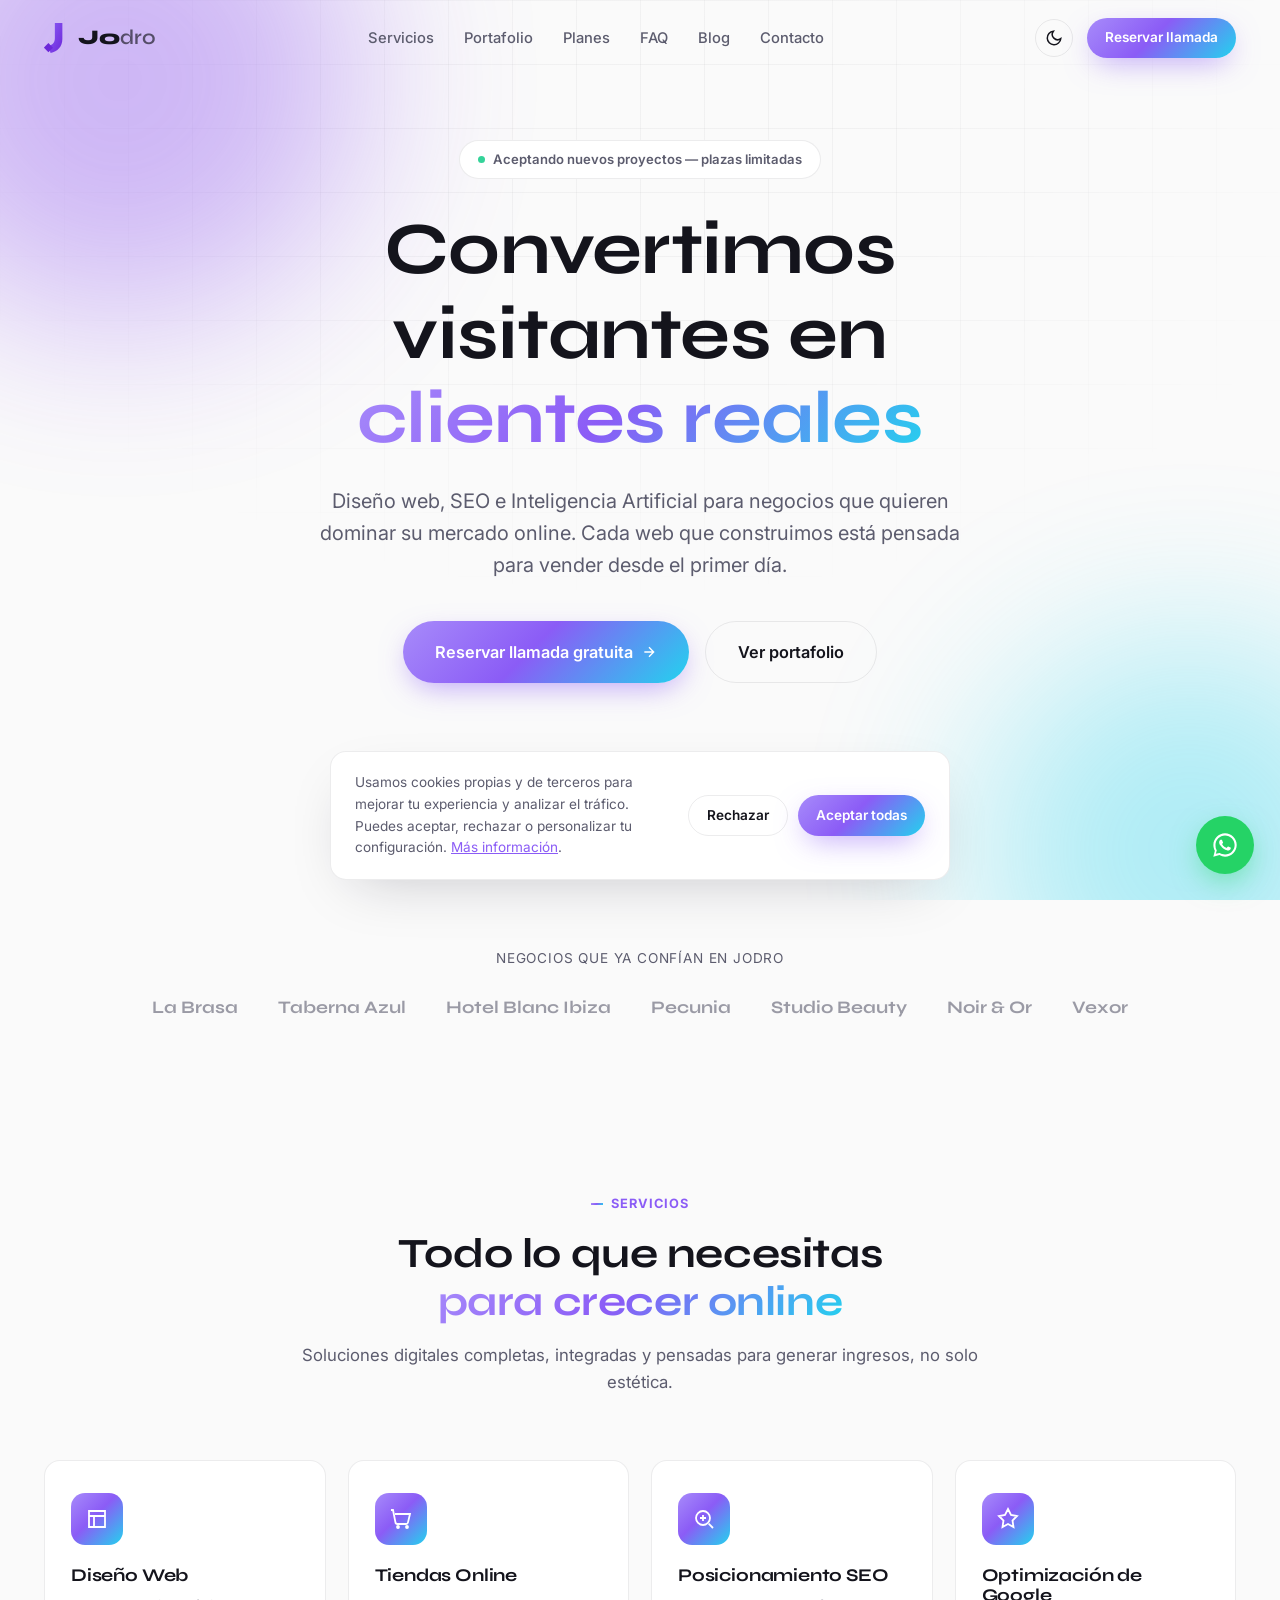
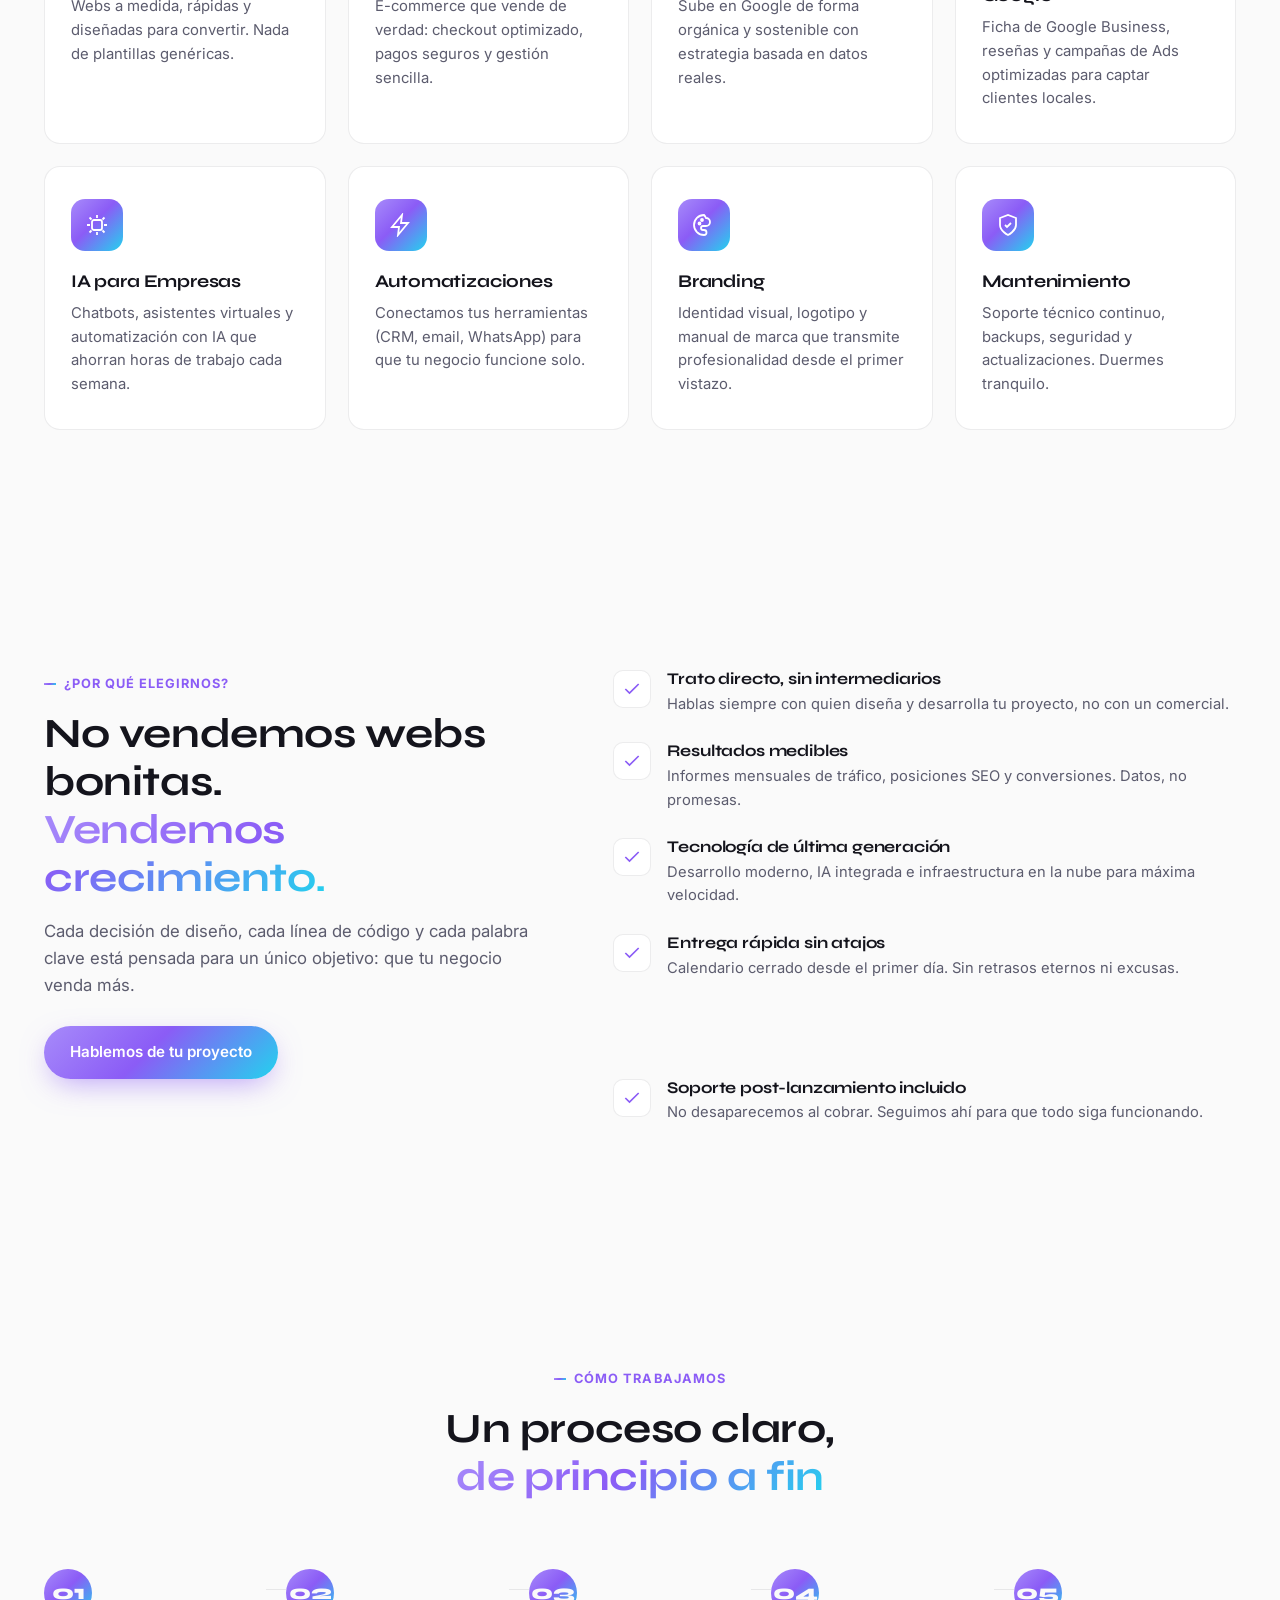
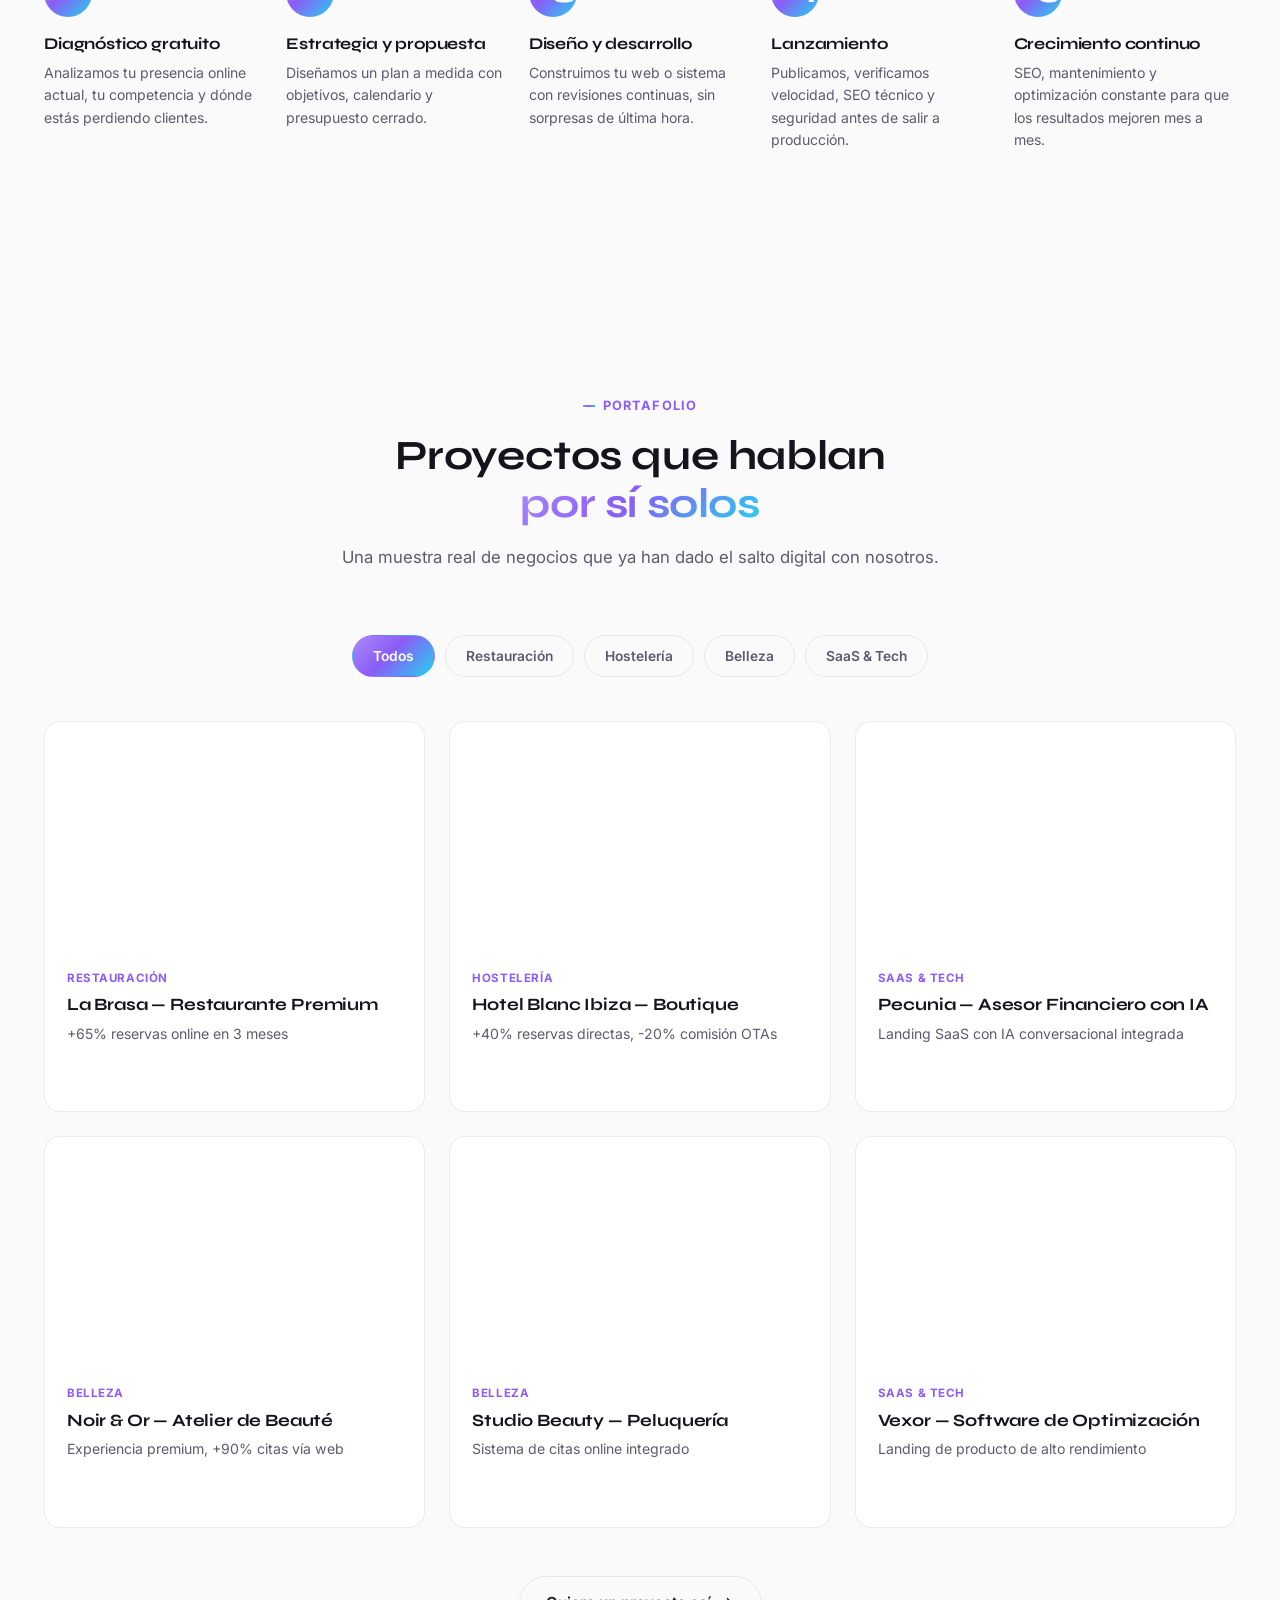
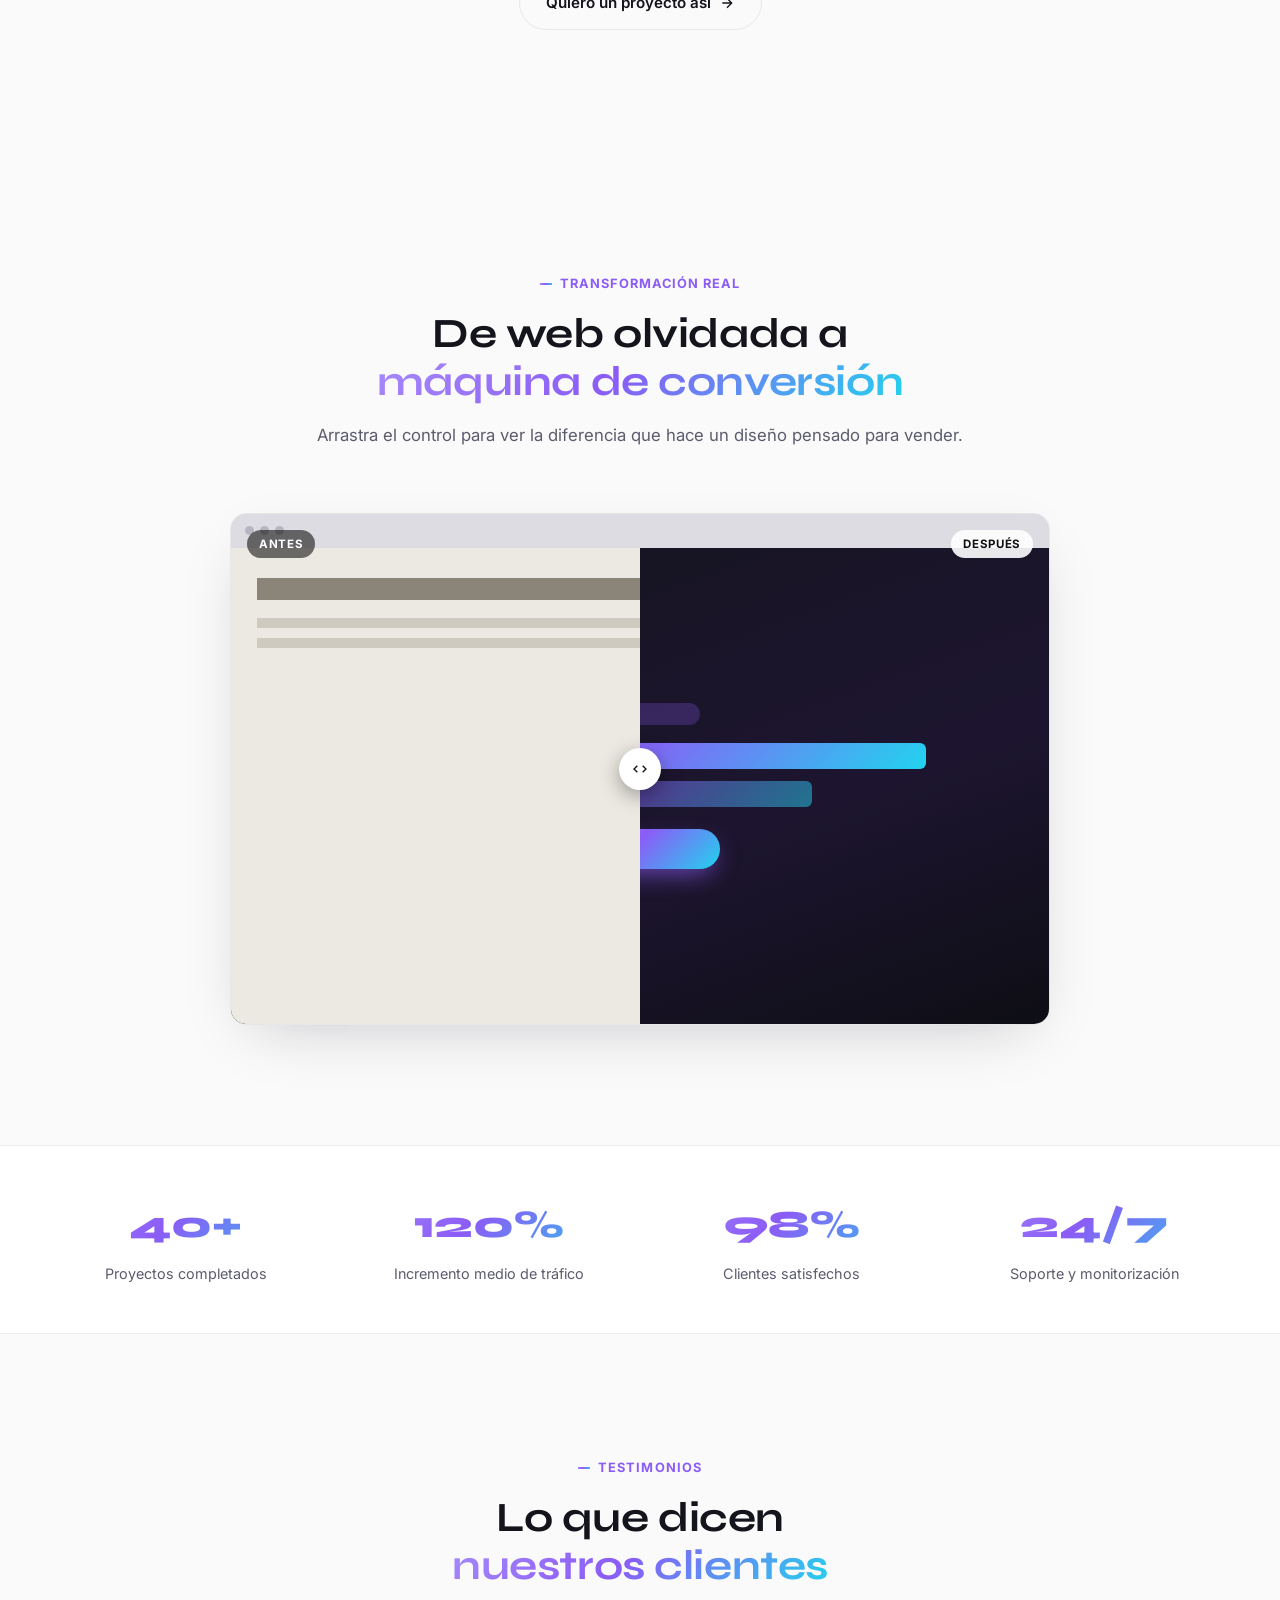
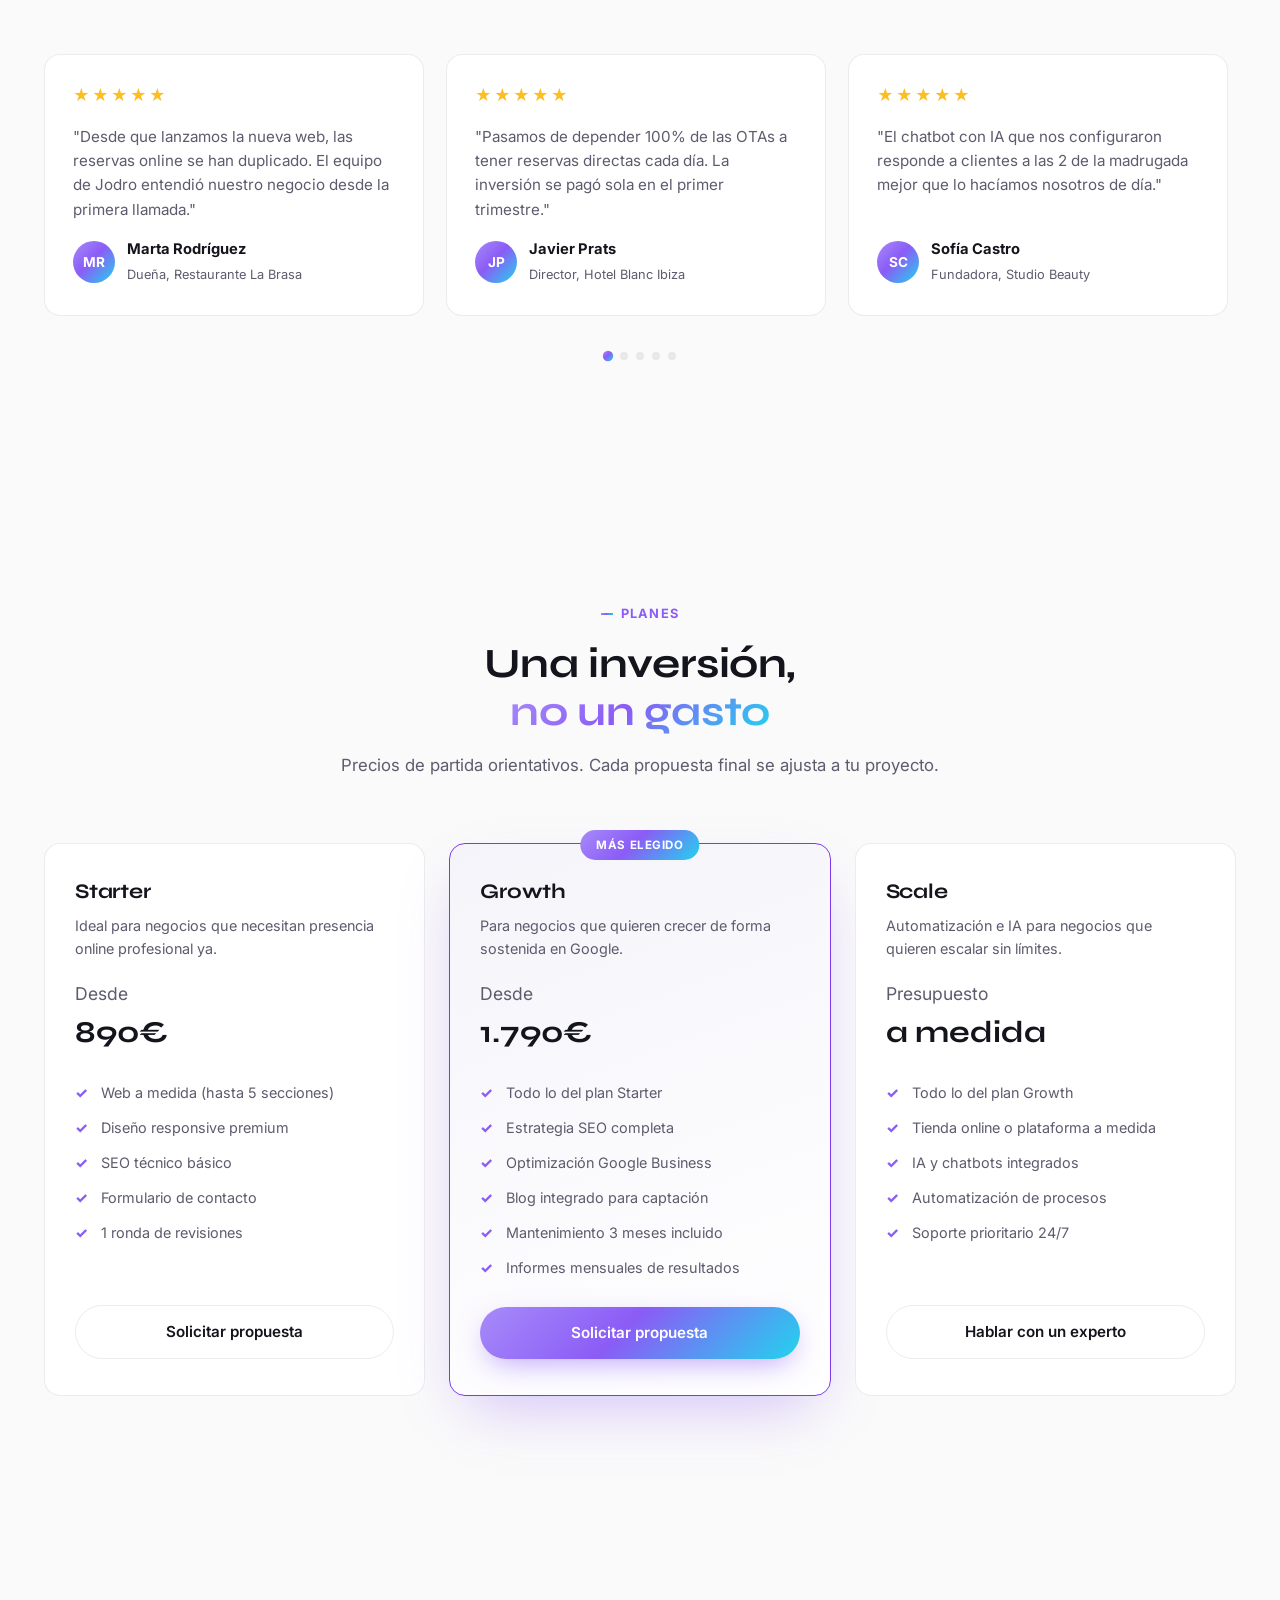
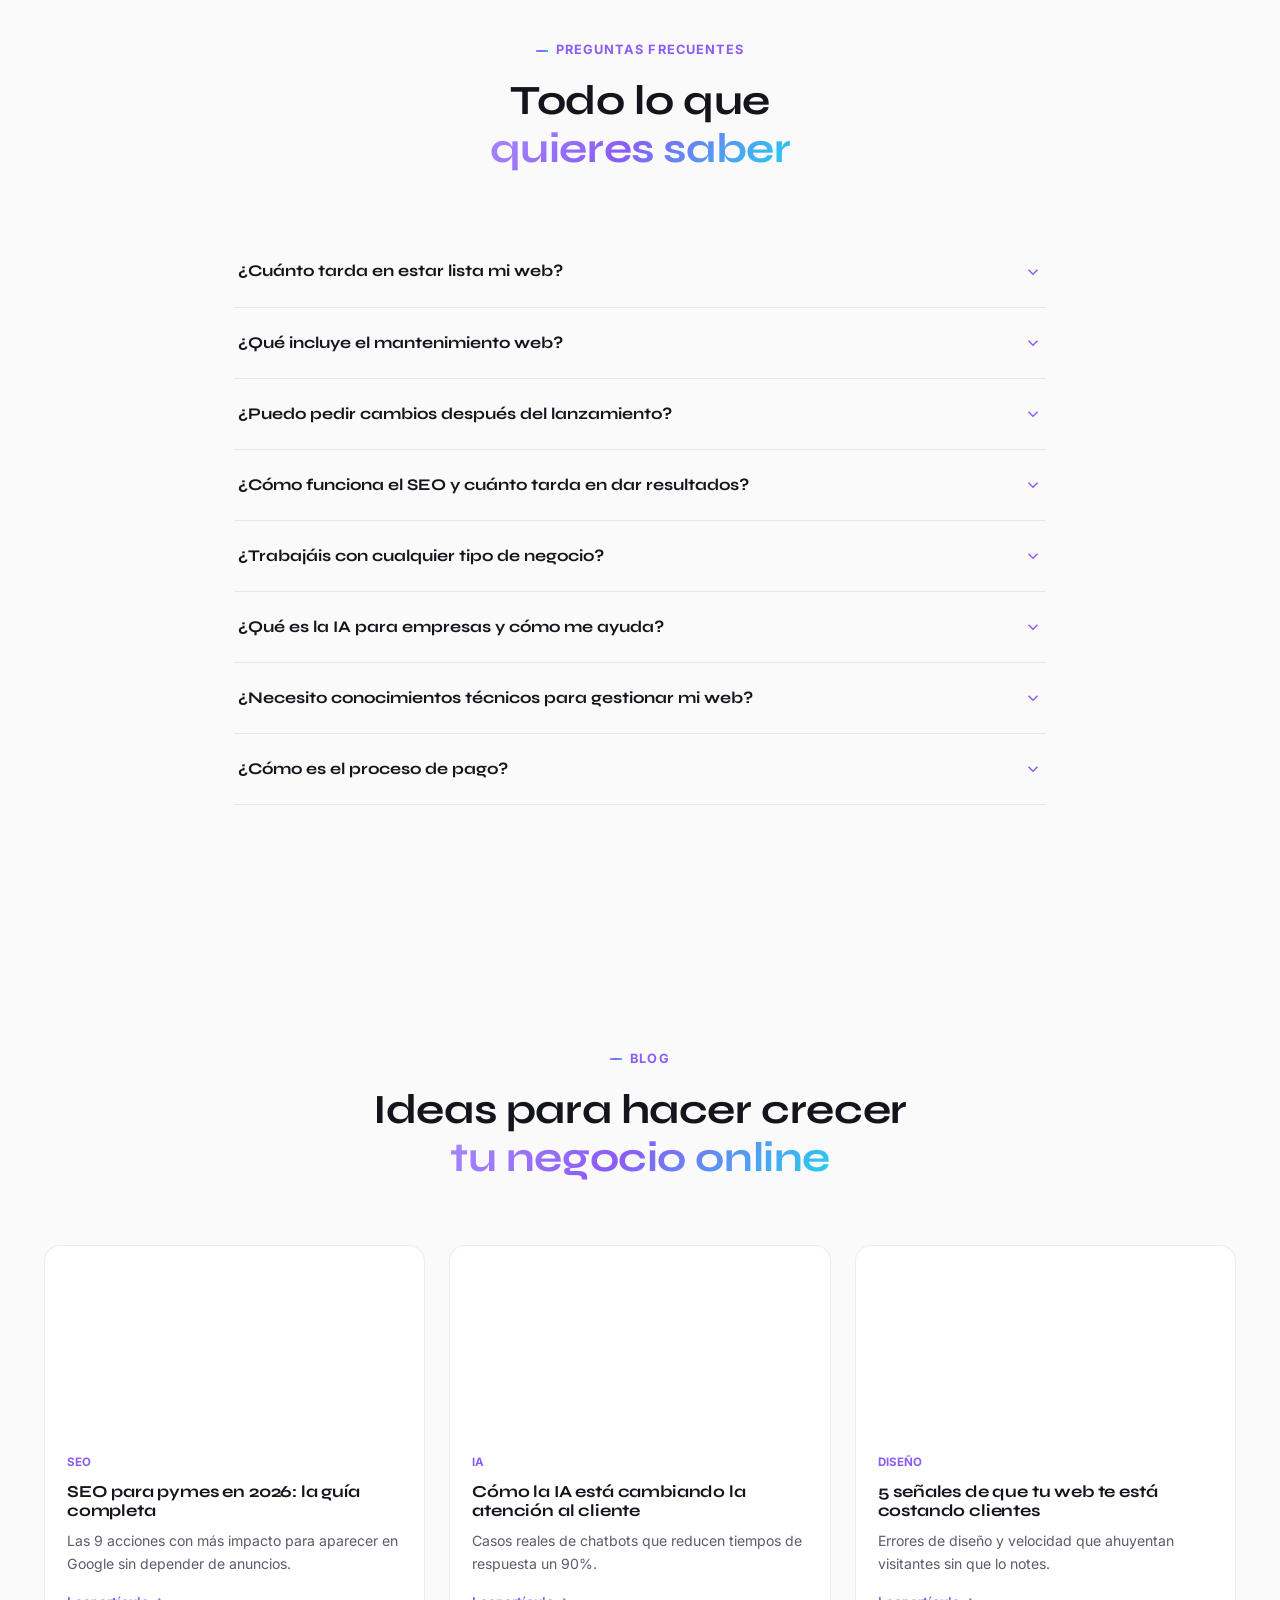
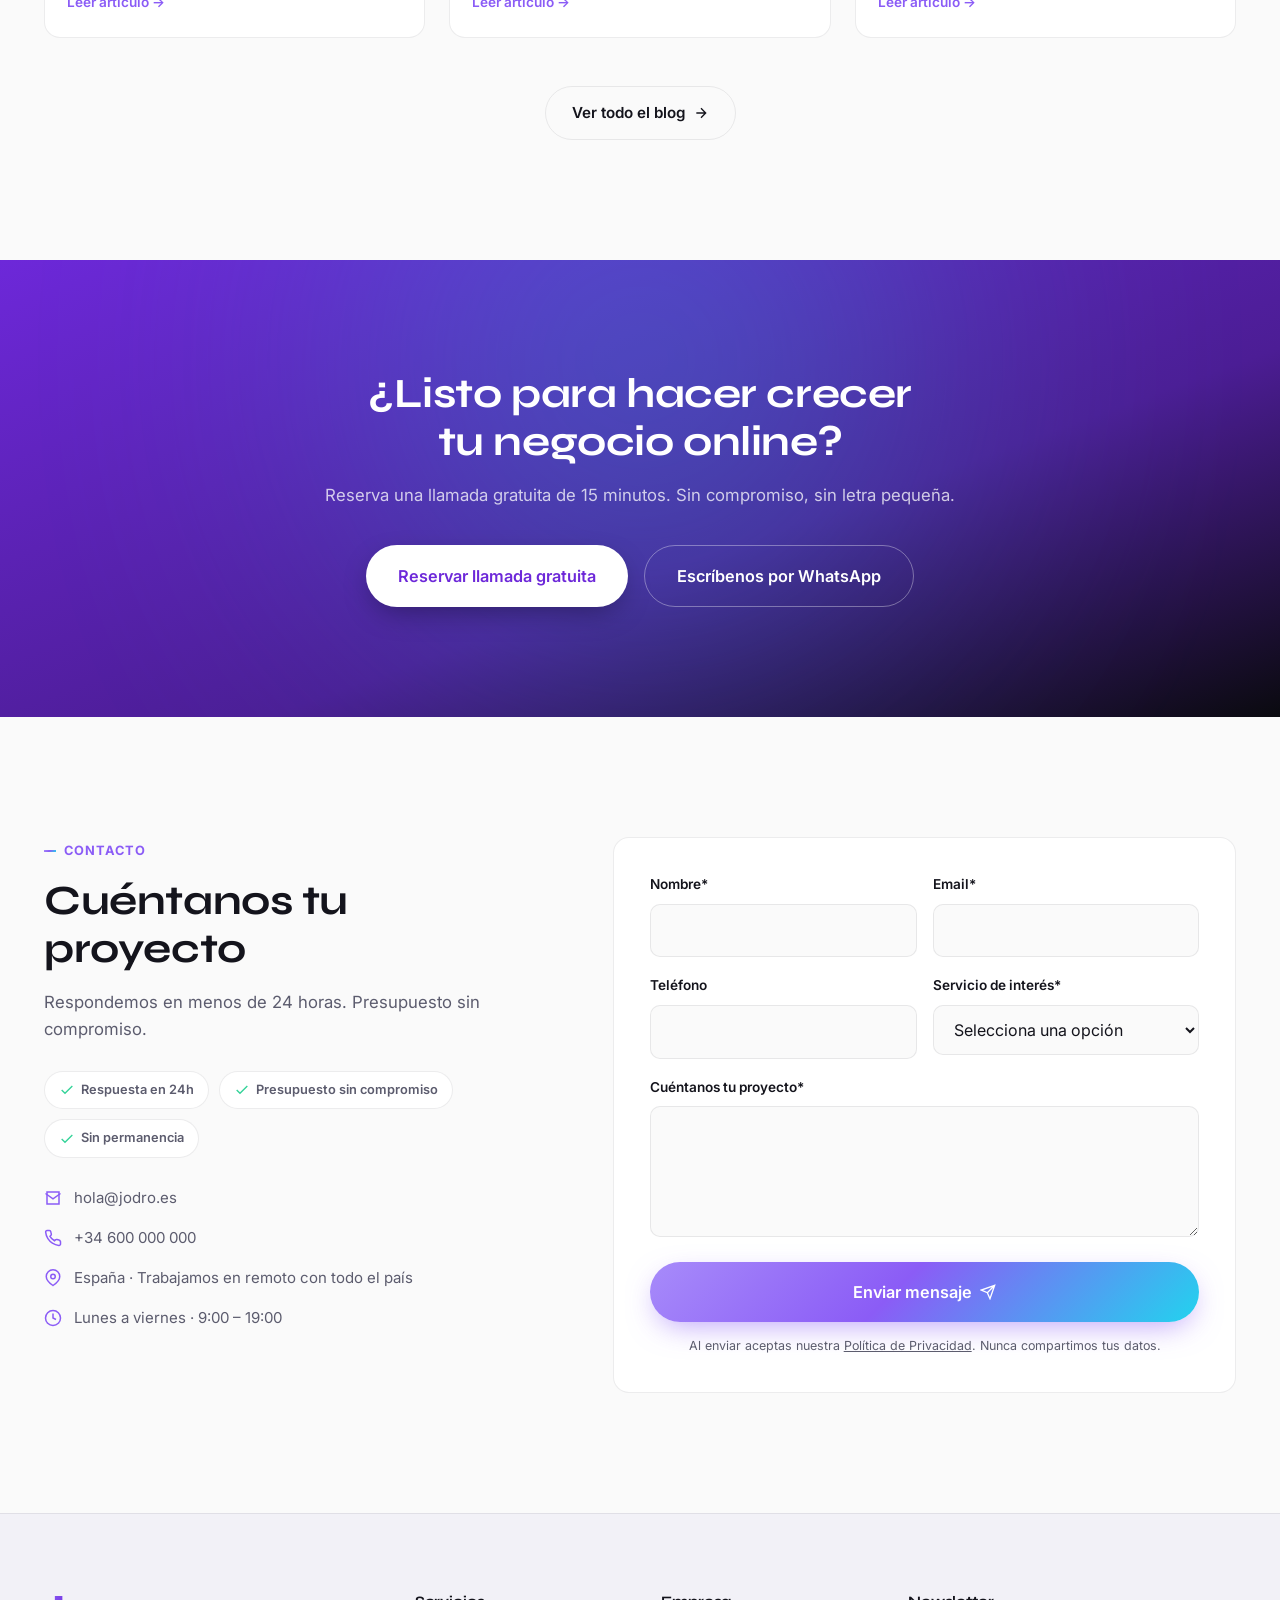
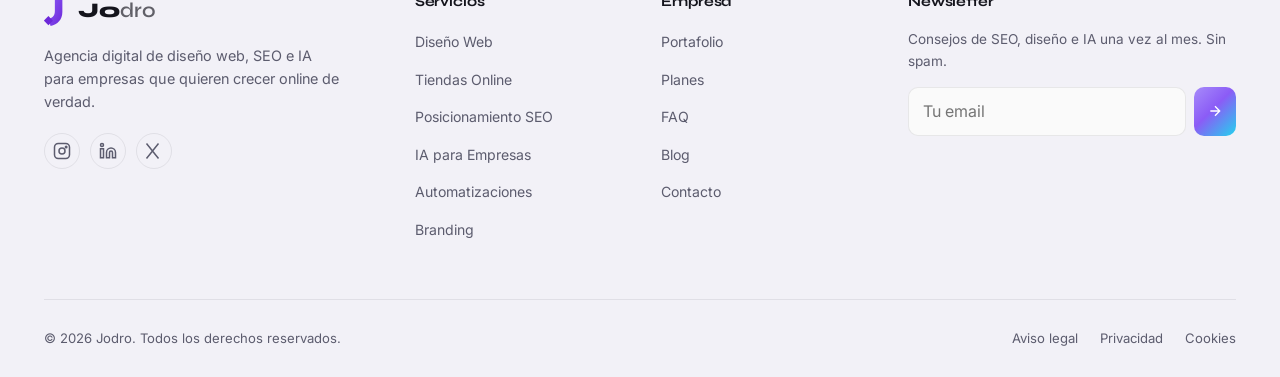
==== commit d280b546: "Make portfolio cards clickable, rename Finora to Pecunia Portfolio cards now link out to each live p" ====
--- a/index.html
+++ b/index.html
@@ -188,7 +188,7 @@
           <span class="trust__logo">La Brasa</span>
           <span class="trust__logo">Taberna Azul</span>
           <span class="trust__logo">Hotel Blanc Ibiza</span>
-          <span class="trust__logo">Finora</span>
+          <span class="trust__logo">Pecunia</span>
           <span class="trust__logo">Studio Beauty</span>
           <span class="trust__logo">Noir &amp; Or</span>
           <span class="trust__logo">Vexor</span>
@@ -386,59 +386,65 @@
         </div>
 
         <div class="portfolio__grid" id="portfolioGrid">
-          <article class="portfolio-card reveal" data-category="restauracion">
+          <a class="portfolio-card reveal" data-category="restauracion" href="https://la-brasa-eight.vercel.app" target="_blank" rel="noopener">
             <div class="portfolio-card__img" style="background-image:url('https://images.unsplash.com/photo-1517248135467-4c7edcad34c4?w=700&q=80&auto=format&fit=crop')"></div>
             <div class="portfolio-card__body">
               <span class="portfolio-card__tag">Restauración</span>
               <h3>La Brasa — Restaurante Premium</h3>
               <p class="portfolio-card__metric">+65% reservas online en 3 meses</p>
-            </div>
-          </article>
-
-          <article class="portfolio-card reveal" data-category="hosteleria">
+              <span class="portfolio-card__link">Ver proyecto <svg width="14" height="14" viewBox="0 0 24 24" fill="none" stroke="currentColor" stroke-width="2"><path d="M7 17L17 7M7 7h10v10"/></svg></span>
+            </div>
+          </a>
+
+          <a class="portfolio-card reveal" data-category="hosteleria" href="https://hotel-blanc-ibiza.vercel.app" target="_blank" rel="noopener">
             <div class="portfolio-card__img" style="background-image:url('https://images.unsplash.com/photo-1566073771259-6a8506099945?w=700&q=80&auto=format&fit=crop')"></div>
             <div class="portfolio-card__body">
               <span class="portfolio-card__tag">Hostelería</span>
               <h3>Hotel Blanc Ibiza — Boutique</h3>
               <p class="portfolio-card__metric">+40% reservas directas, -20% comisión OTAs</p>
-            </div>
-          </article>
-
-          <article class="portfolio-card reveal" data-category="tech">
+              <span class="portfolio-card__link">Ver proyecto <svg width="14" height="14" viewBox="0 0 24 24" fill="none" stroke="currentColor" stroke-width="2"><path d="M7 17L17 7M7 7h10v10"/></svg></span>
+            </div>
+          </a>
+
+          <a class="portfolio-card reveal" data-category="tech" href="https://finora-app-teal.vercel.app" target="_blank" rel="noopener">
             <div class="portfolio-card__img" style="background-image:url('https://images.unsplash.com/photo-1551288049-bebda4e38f71?w=700&q=80&auto=format&fit=crop')"></div>
             <div class="portfolio-card__body">
               <span class="portfolio-card__tag">SaaS &amp; Tech</span>
-              <h3>Finora — Asesor Financiero con IA</h3>
+              <h3>Pecunia — Asesor Financiero con IA</h3>
               <p class="portfolio-card__metric">Landing SaaS con IA conversacional integrada</p>
-            </div>
-          </article>
-
-          <article class="portfolio-card reveal" data-category="belleza">
+              <span class="portfolio-card__link">Ver proyecto <svg width="14" height="14" viewBox="0 0 24 24" fill="none" stroke="currentColor" stroke-width="2"><path d="M7 17L17 7M7 7h10v10"/></svg></span>
+            </div>
+          </a>
+
+          <a class="portfolio-card reveal" data-category="belleza" href="https://noir-or-zeta.vercel.app" target="_blank" rel="noopener">
             <div class="portfolio-card__img" style="background-image:url('https://images.unsplash.com/photo-1560066984-138dadb4c035?w=700&q=80&auto=format&fit=crop')"></div>
             <div class="portfolio-card__body">
               <span class="portfolio-card__tag">Belleza</span>
               <h3>Noir &amp; Or — Atelier de Beauté</h3>
               <p class="portfolio-card__metric">Experiencia premium, +90% citas vía web</p>
-            </div>
-          </article>
-
-          <article class="portfolio-card reveal" data-category="belleza">
+              <span class="portfolio-card__link">Ver proyecto <svg width="14" height="14" viewBox="0 0 24 24" fill="none" stroke="currentColor" stroke-width="2"><path d="M7 17L17 7M7 7h10v10"/></svg></span>
+            </div>
+          </a>
+
+          <a class="portfolio-card reveal" data-category="belleza" href="https://studio-beauty-six.vercel.app" target="_blank" rel="noopener">
             <div class="portfolio-card__img" style="background-image:url('https://images.unsplash.com/photo-1516975080664-ed2fc6a32937?w=700&q=80&auto=format&fit=crop')"></div>
             <div class="portfolio-card__body">
               <span class="portfolio-card__tag">Belleza</span>
               <h3>Studio Beauty — Peluquería</h3>
               <p class="portfolio-card__metric">Sistema de citas online integrado</p>
-            </div>
-          </article>
-
-          <article class="portfolio-card reveal" data-category="tech">
+              <span class="portfolio-card__link">Ver proyecto <svg width="14" height="14" viewBox="0 0 24 24" fill="none" stroke="currentColor" stroke-width="2"><path d="M7 17L17 7M7 7h10v10"/></svg></span>
+            </div>
+          </a>
+
+          <a class="portfolio-card reveal" data-category="tech" href="https://jodrowebs.github.io/vexor-landing/" target="_blank" rel="noopener">
             <div class="portfolio-card__img" style="background-image:url('https://images.unsplash.com/photo-1593305841991-05c297ba4575?w=700&q=80&auto=format&fit=crop')"></div>
             <div class="portfolio-card__body">
               <span class="portfolio-card__tag">SaaS &amp; Tech</span>
               <h3>Vexor — Software de Optimización</h3>
               <p class="portfolio-card__metric">Landing de producto de alto rendimiento</p>
-            </div>
-          </article>
+              <span class="portfolio-card__link">Ver proyecto <svg width="14" height="14" viewBox="0 0 24 24" fill="none" stroke="currentColor" stroke-width="2"><path d="M7 17L17 7M7 7h10v10"/></svg></span>
+            </div>
+          </a>
         </div>
 
         <div class="portfolio__cta reveal">
@@ -564,7 +570,7 @@
               <div class="testi-card__avatar">DL</div>
               <div>
                 <strong>Diego Losa</strong>
-                <span>CEO, Finora</span>
+                <span>CEO, Pecunia</span>
               </div>
             </div>
           </div>
--- a/css/styles.css
+++ b/css/styles.css
@@ -233,15 +233,17 @@
 .filter-btn:hover { border-color: var(--accent-light); color: var(--text); }
 .filter-btn.is-active { background: var(--gradient); color: #fff; border-color: transparent; }
 .portfolio__grid { display: grid; grid-template-columns: repeat(3, 1fr); gap: 24px; }
-.portfolio-card { border-radius: var(--radius); overflow: hidden; border: 1px solid var(--border); background: var(--surface); transition: transform .35s ease, box-shadow .35s ease; }
+.portfolio-card { display: block; border-radius: var(--radius); overflow: hidden; border: 1px solid var(--border); background: var(--surface); transition: transform .35s ease, box-shadow .35s ease, border-color .35s ease; cursor: pointer; }
 .portfolio-card.is-hidden { display: none; }
-.portfolio-card:hover { transform: translateY(-6px); box-shadow: var(--shadow); }
+.portfolio-card:hover { transform: translateY(-6px); box-shadow: var(--shadow); border-color: var(--accent); }
 .portfolio-card__img { height: 220px; background-size: cover; background-position: center; transition: transform .5s ease; }
 .portfolio-card:hover .portfolio-card__img { transform: scale(1.06); }
 .portfolio-card__body { padding: 22px 22px 26px; }
 .portfolio-card__tag { display: inline-block; font-size: 0.72rem; font-weight: 700; text-transform: uppercase; letter-spacing: 0.05em; color: var(--accent-light); margin-bottom: 8px; }
 .portfolio-card h3 { font-size: 1.08rem; margin-bottom: 8px; }
-.portfolio-card__metric { color: var(--text-muted); font-size: 0.88rem; }
+.portfolio-card__metric { color: var(--text-muted); font-size: 0.88rem; margin-bottom: 14px; }
+.portfolio-card__link { display: inline-flex; align-items: center; gap: 6px; font-size: 0.85rem; font-weight: 600; color: var(--accent-light); opacity: 0; transform: translateX(-6px); transition: opacity .3s ease, transform .3s ease; }
+.portfolio-card:hover .portfolio-card__link { opacity: 1; transform: translateX(0); }
 .portfolio__cta { text-align: center; margin-top: 48px; }
 @media (max-width: 1024px) { .portfolio__grid { grid-template-columns: repeat(2, 1fr); } }
 @media (max-width: 640px) { .portfolio__grid { grid-template-columns: 1fr; } }
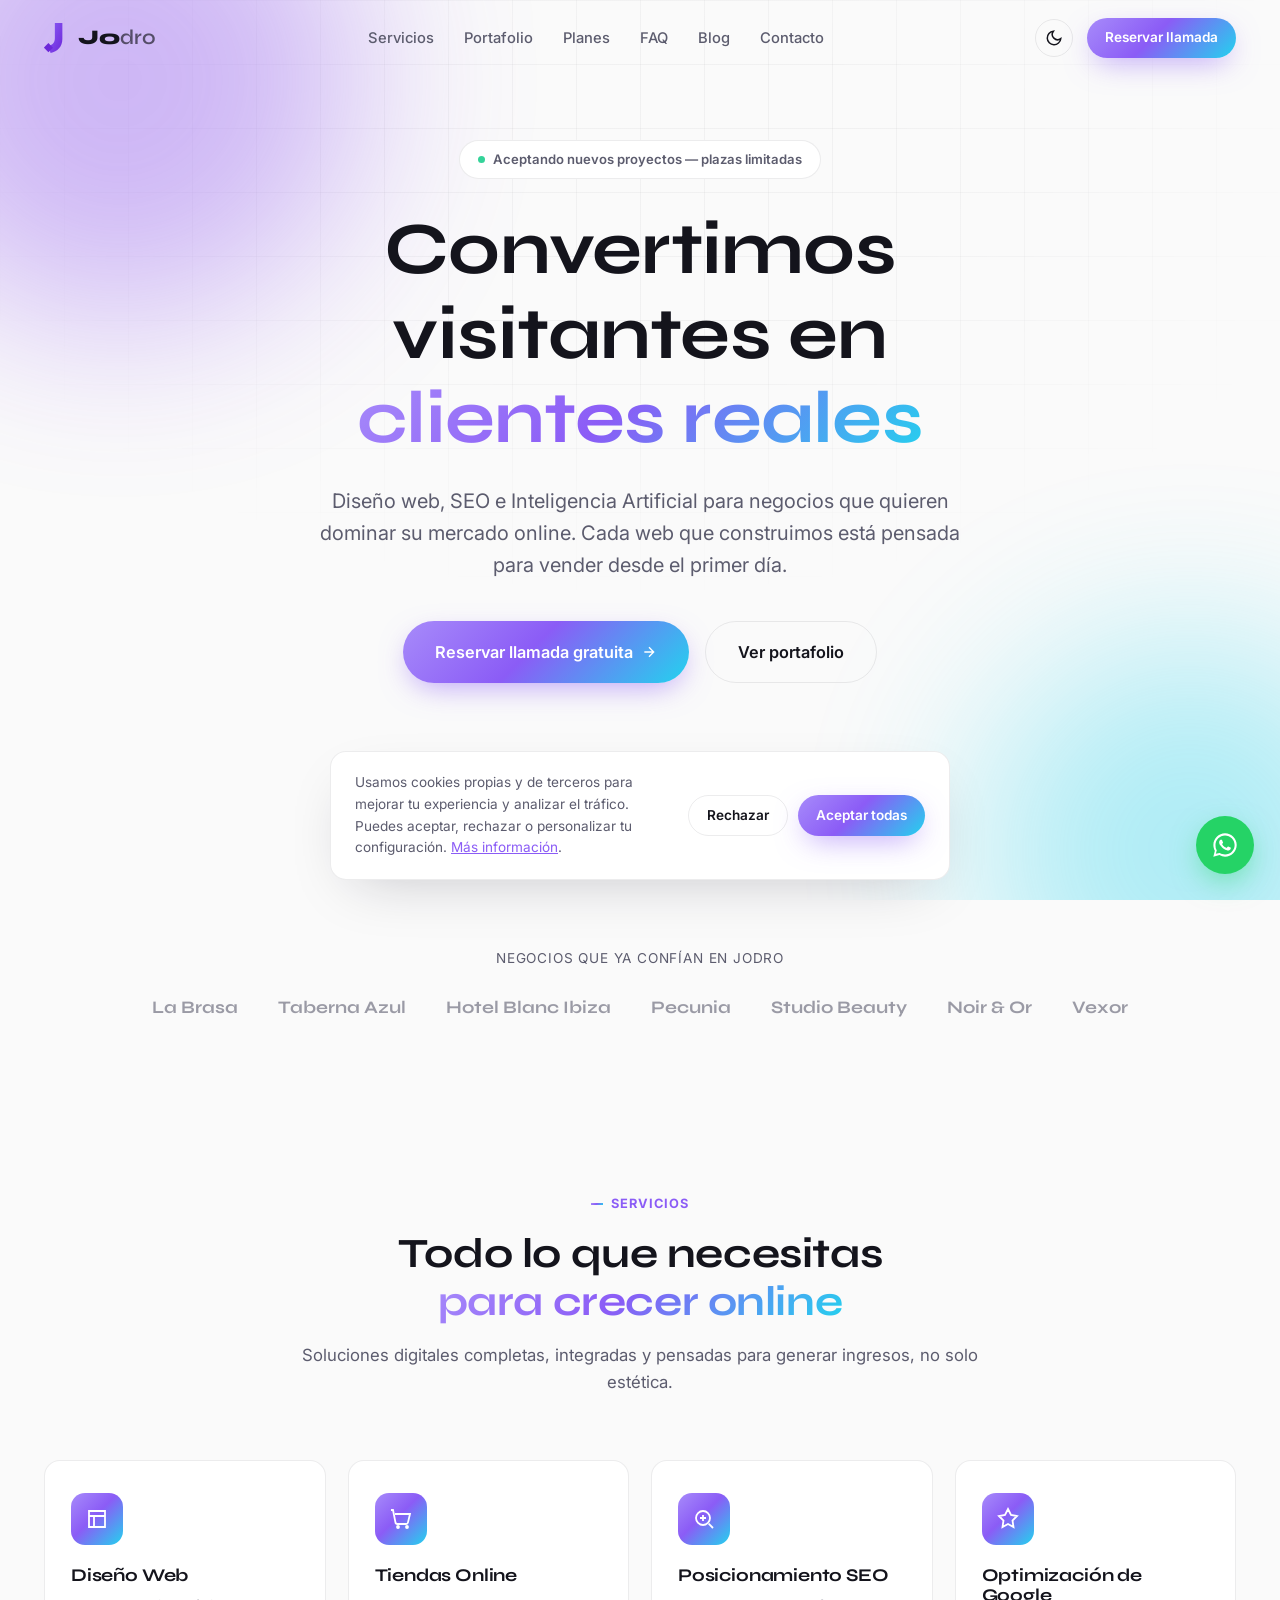
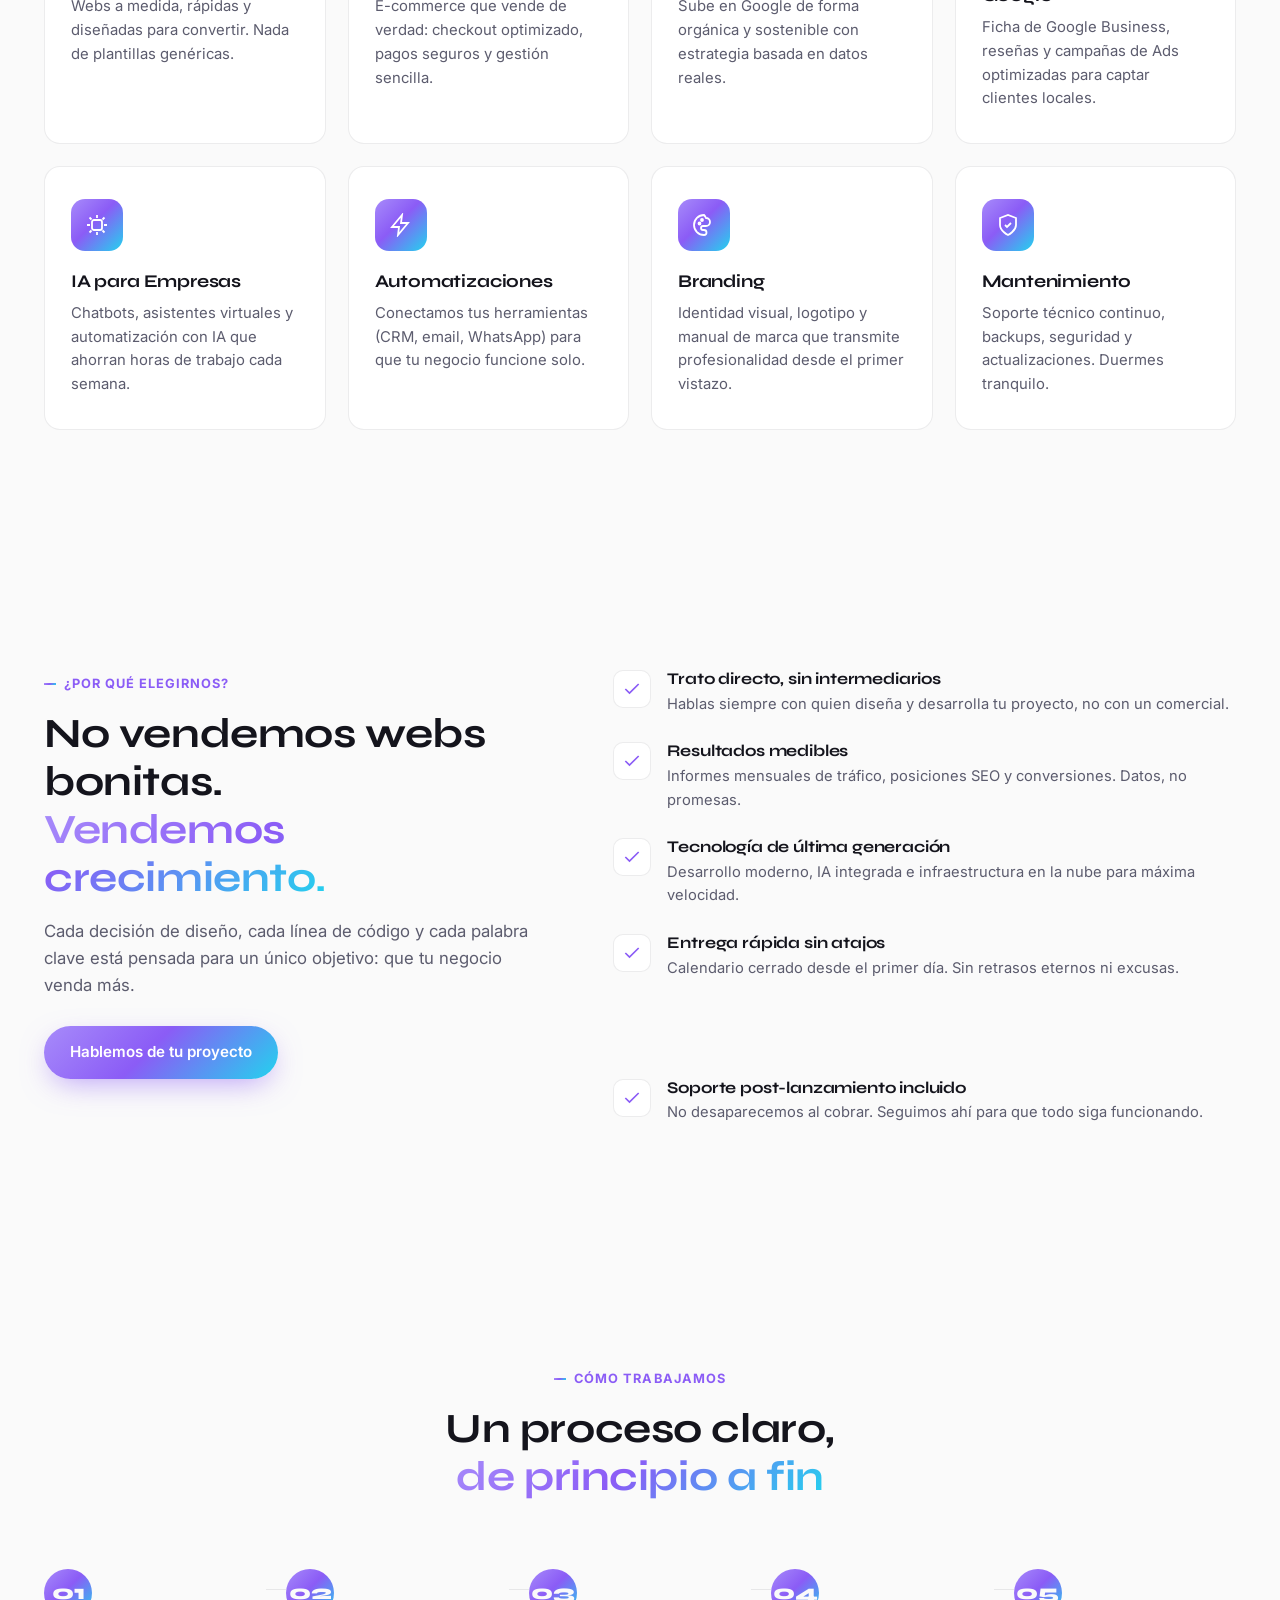
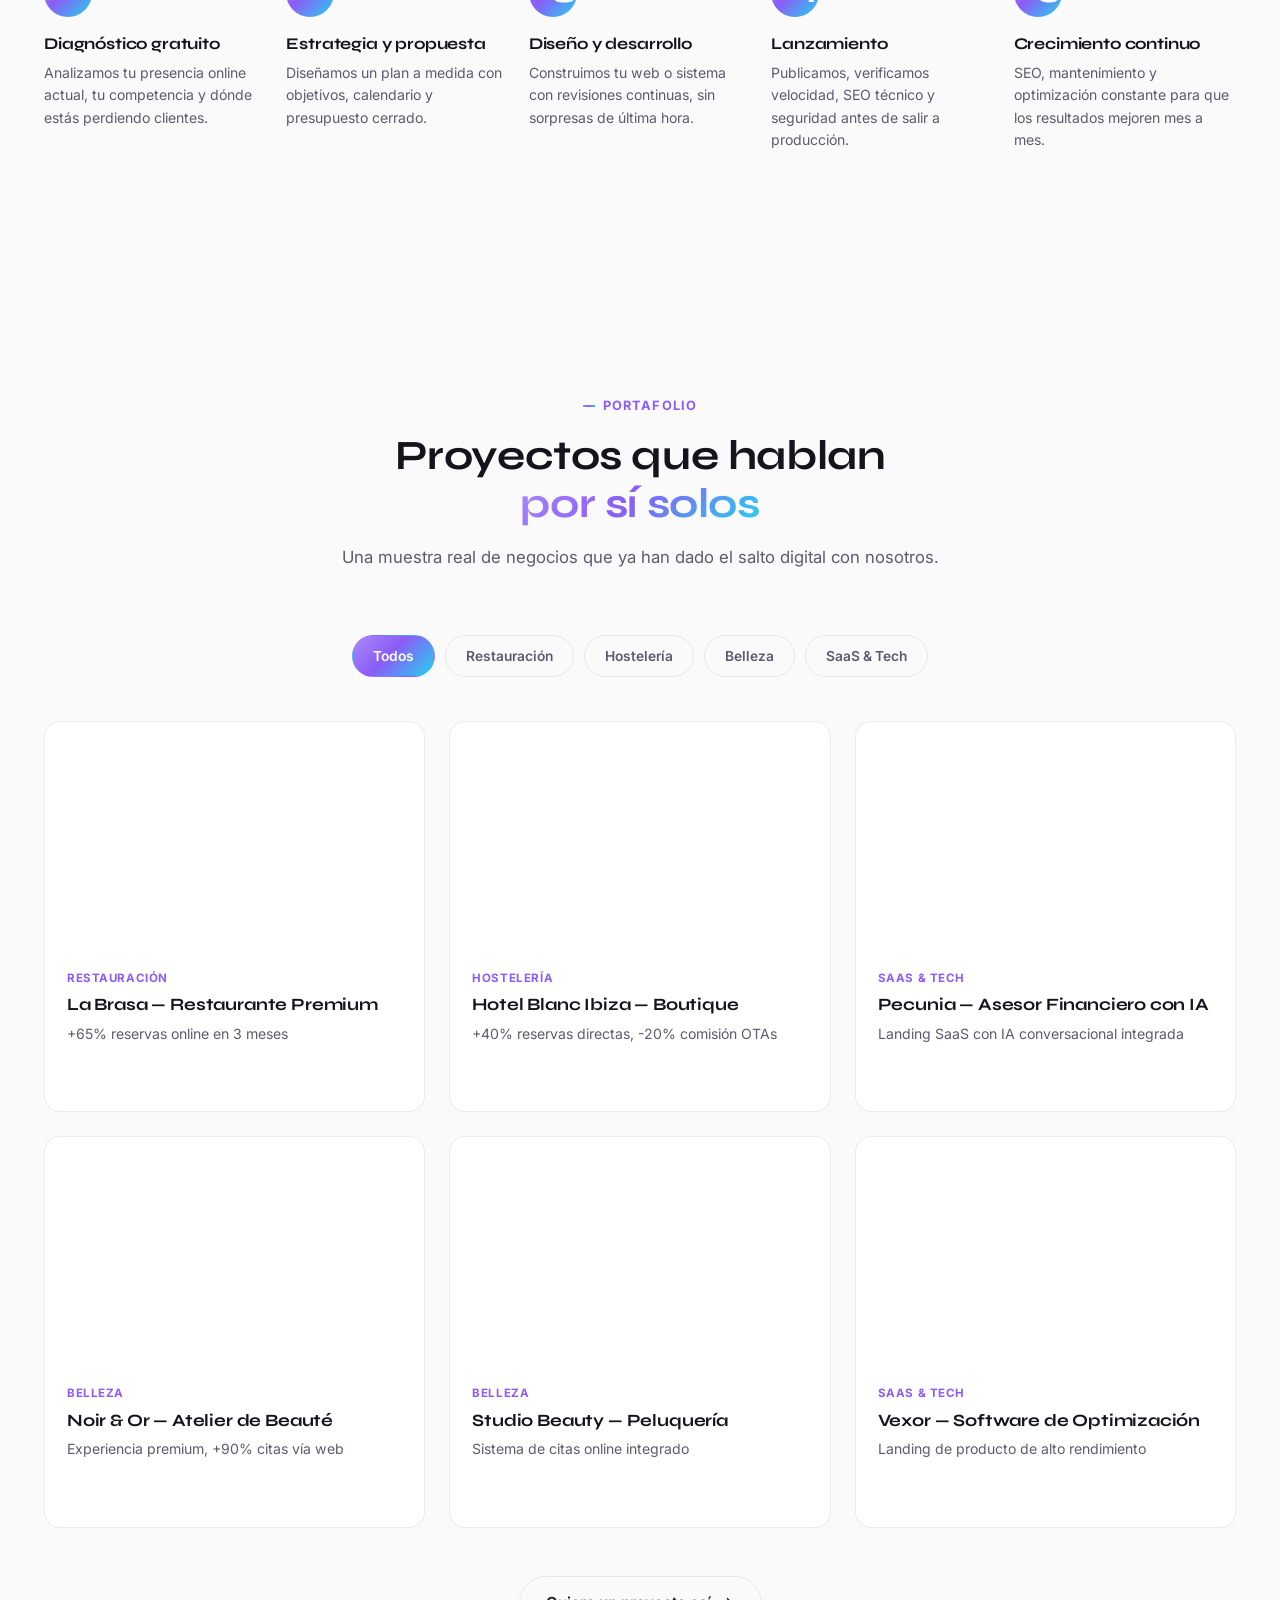
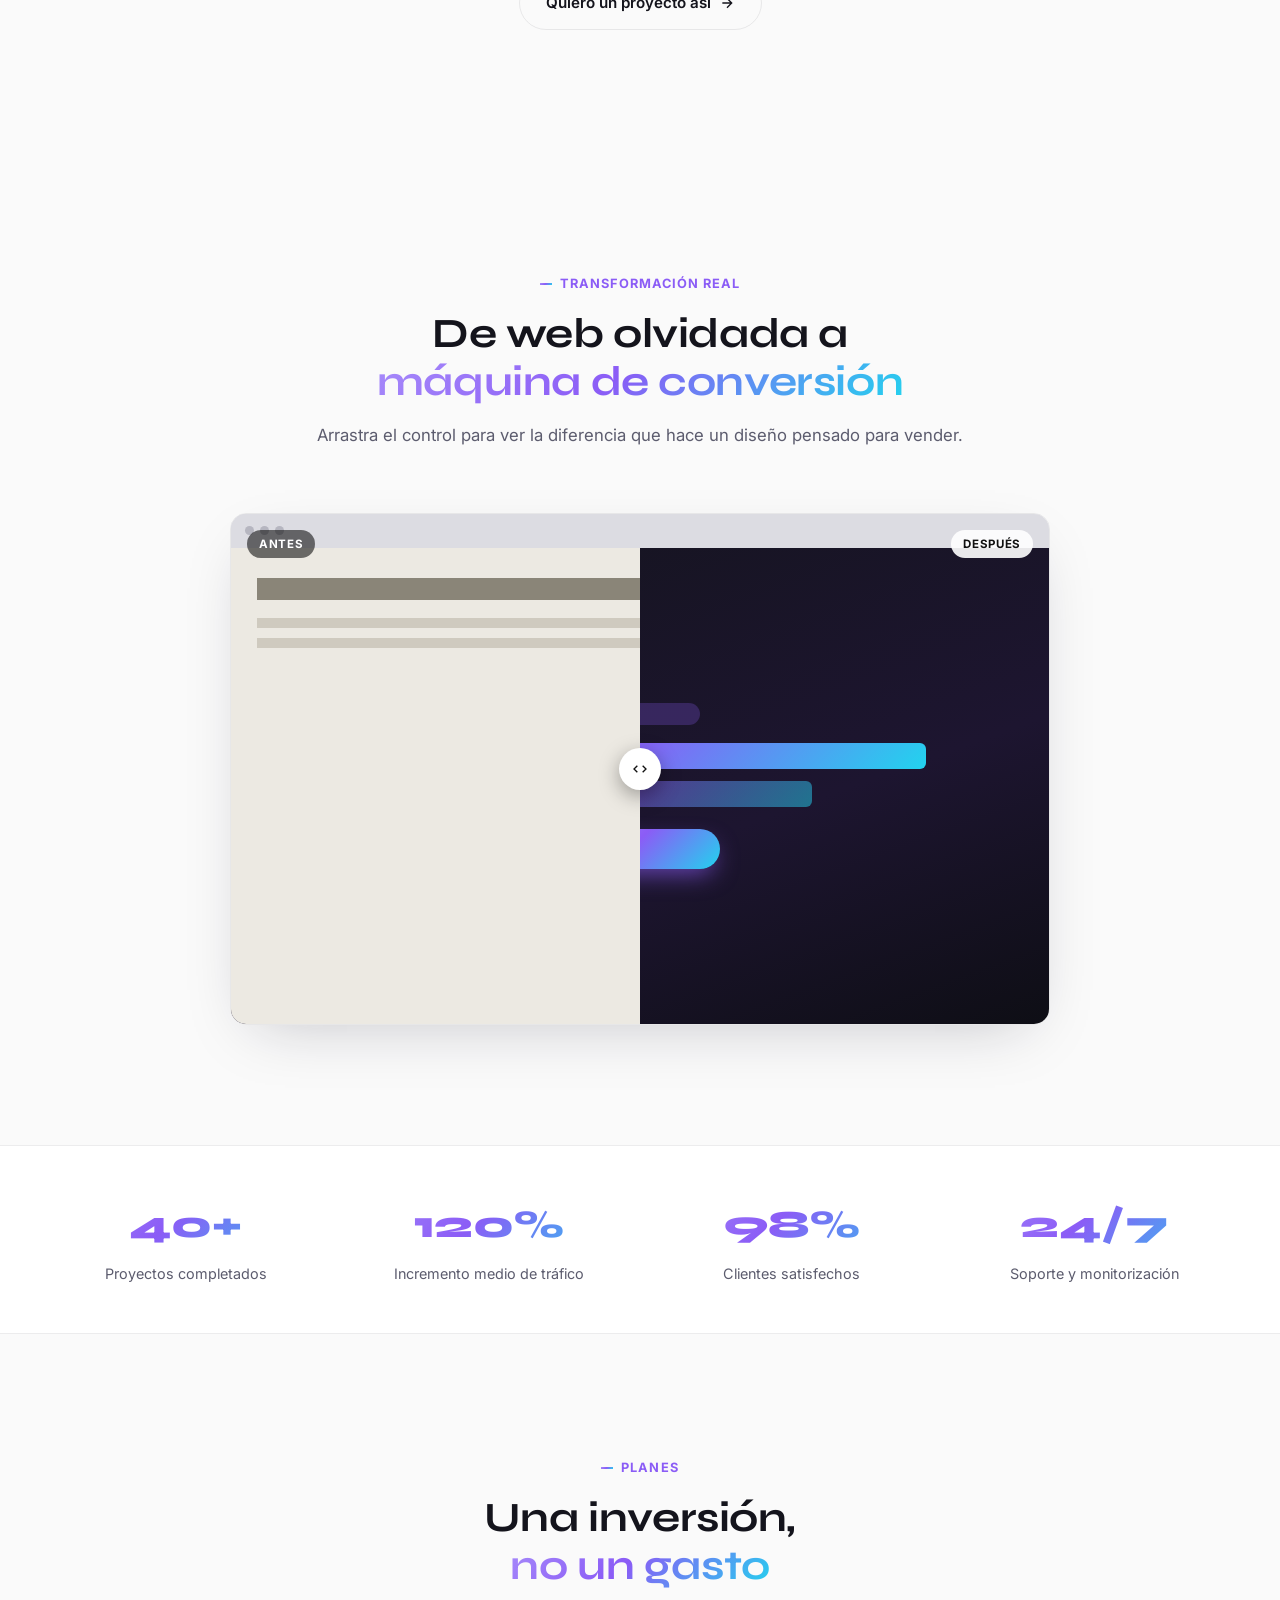
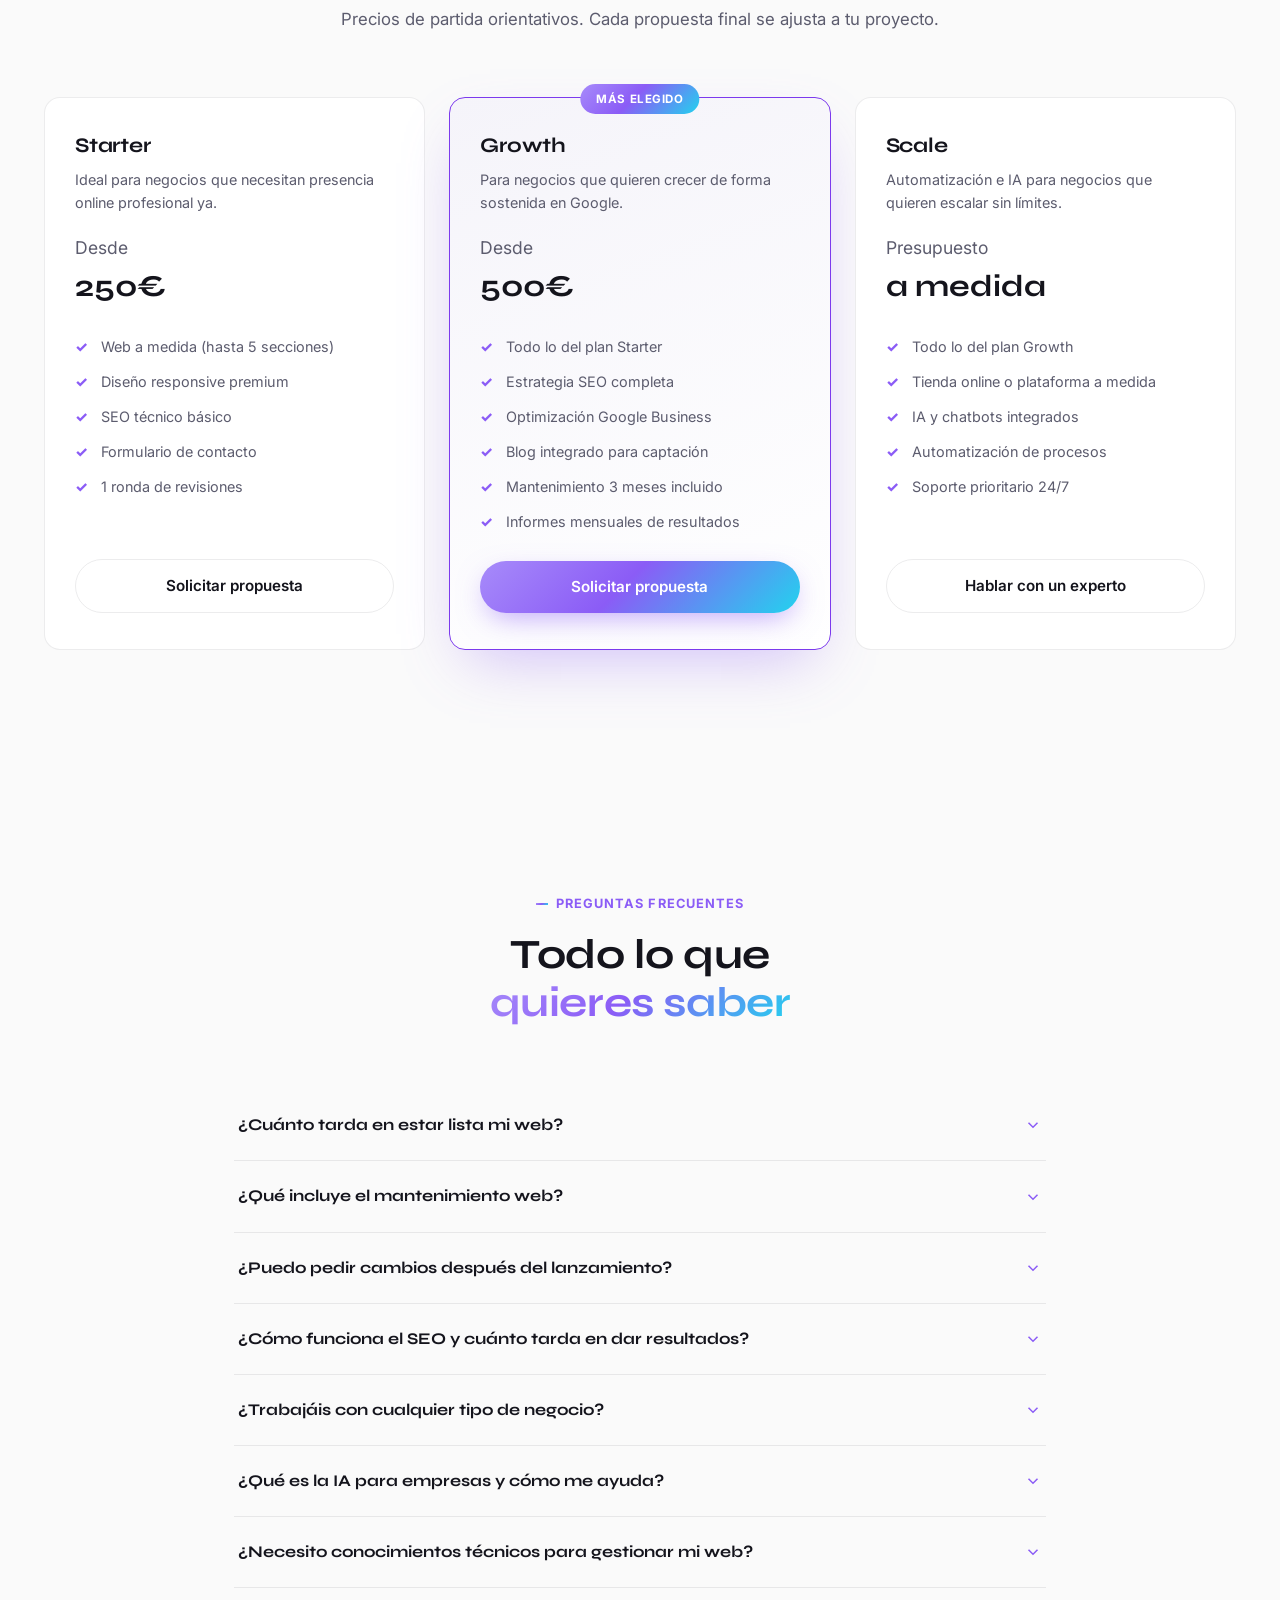
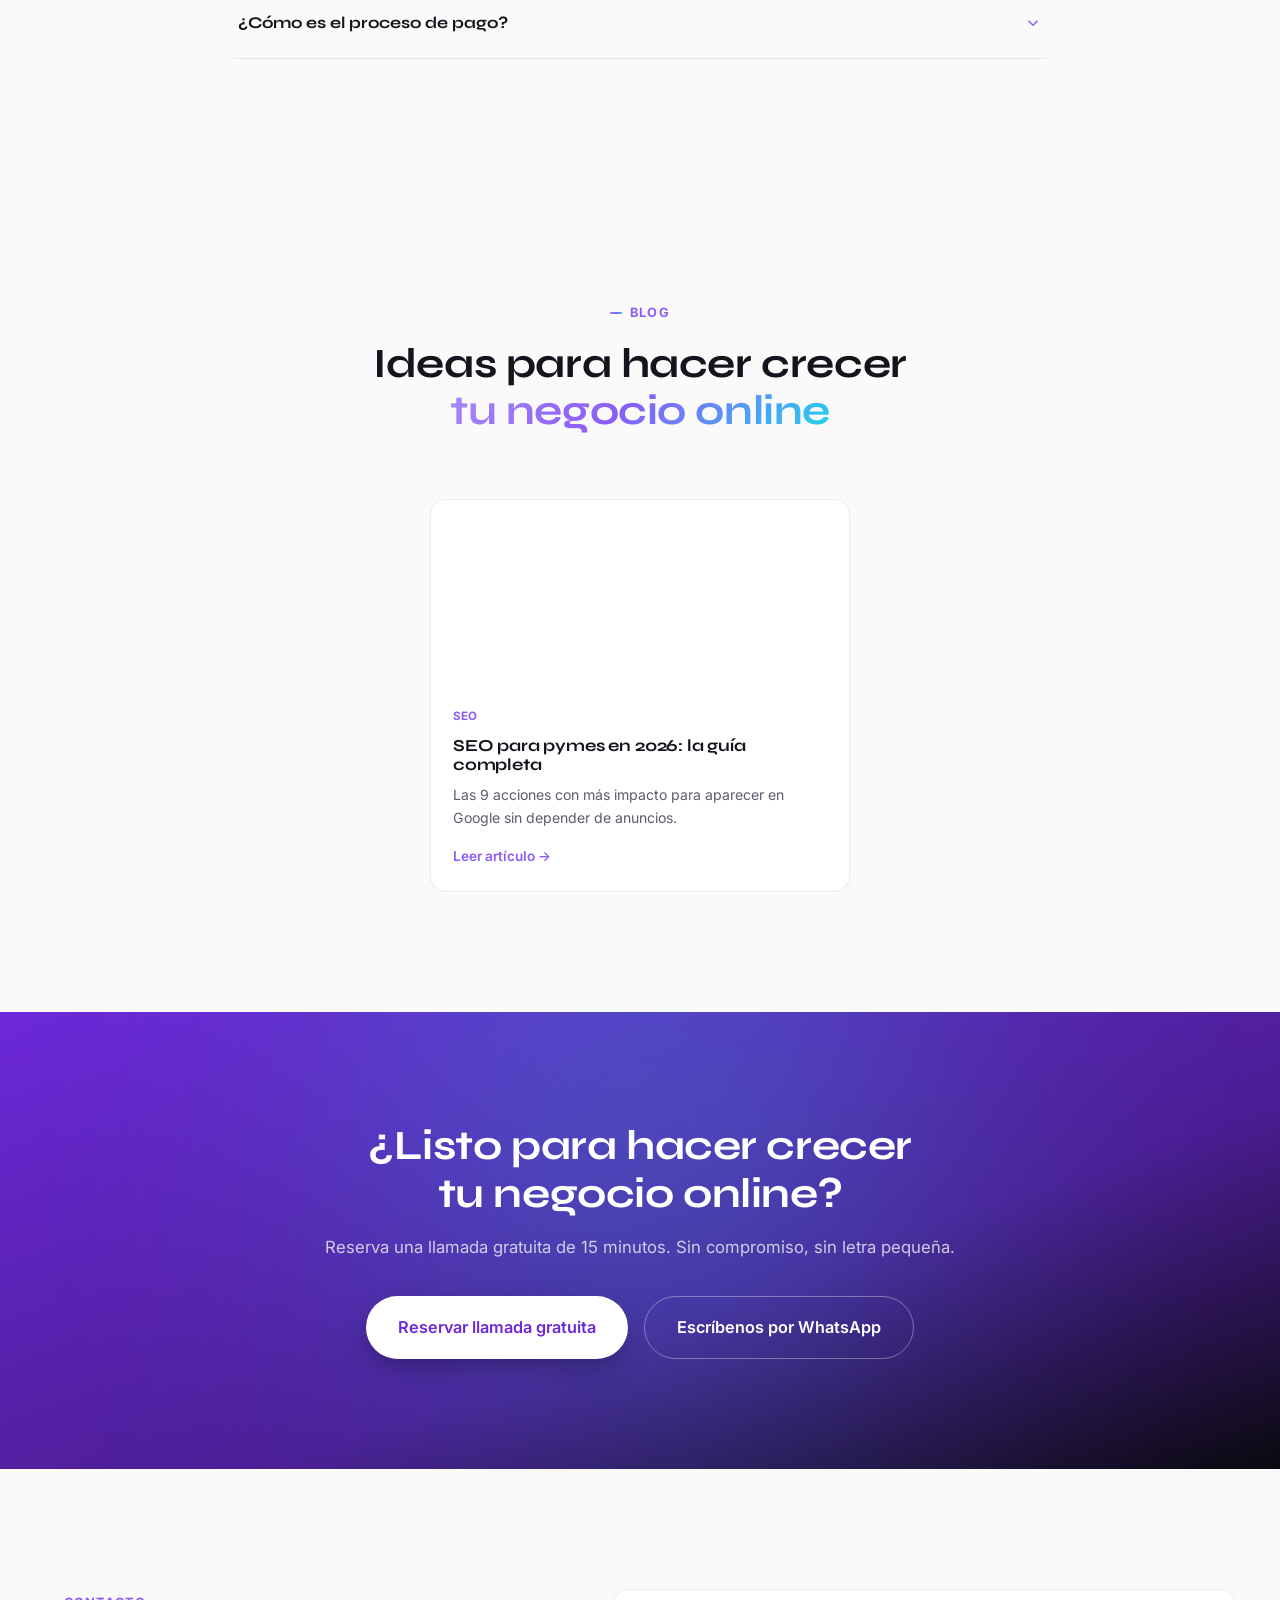
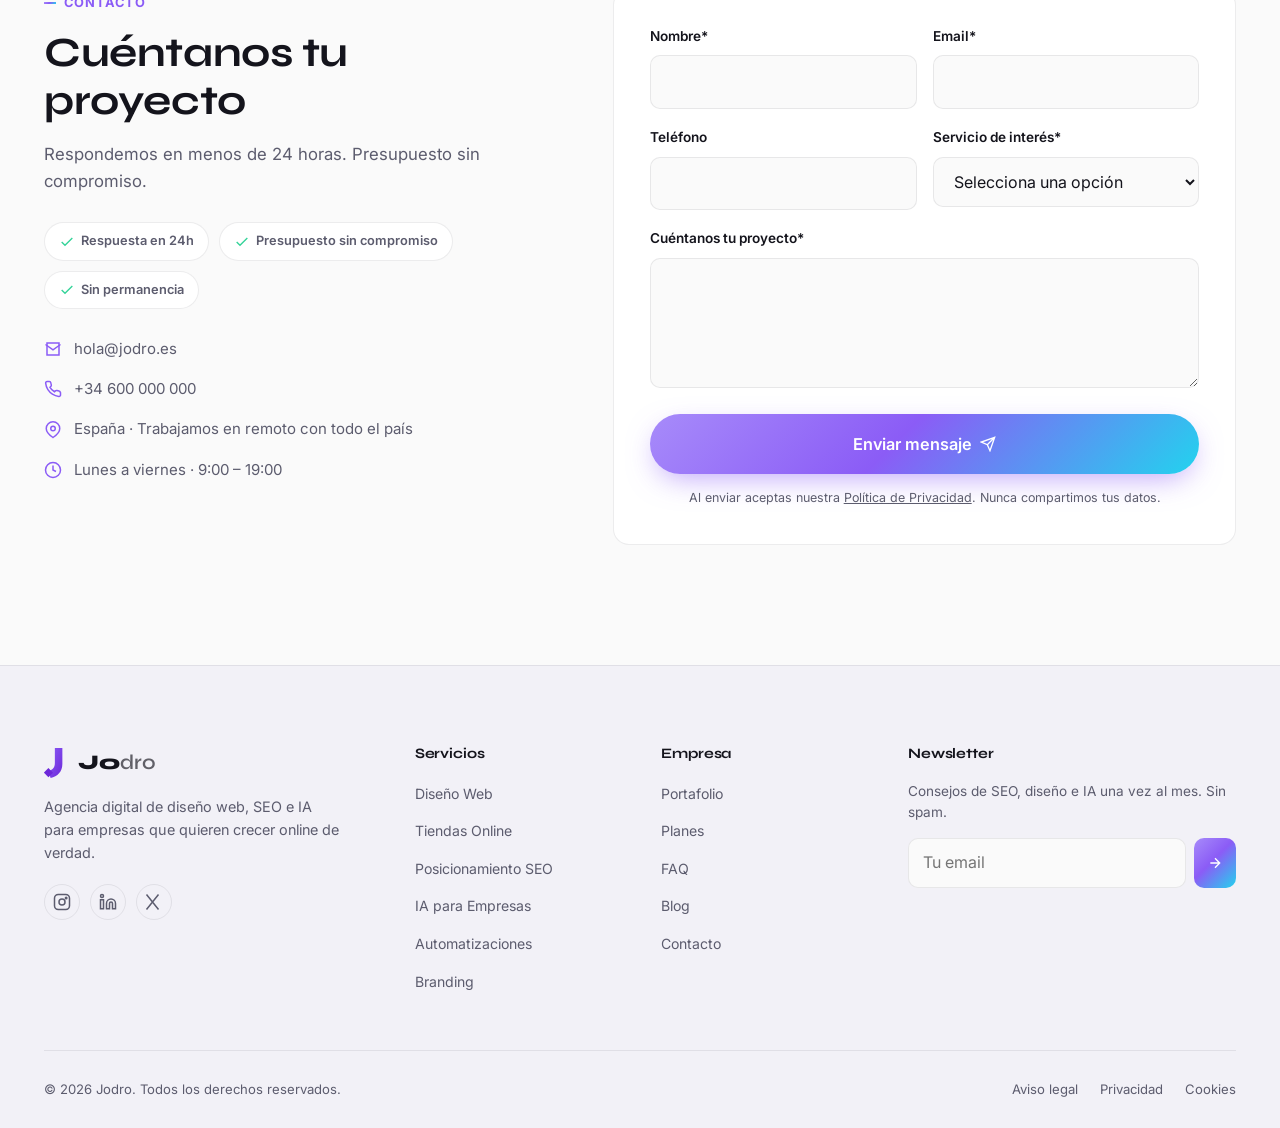
==== commit d7d70e48: "Remove fake testimonials, adjust pricing, link real Instagram Drop the invented testimonials section" ====
--- a/index.html
+++ b/index.html
@@ -521,75 +521,6 @@
       </div>
     </section>
 
-    <!-- ========== TESTIMONIOS ========== -->
-    <section class="testimonials section" id="testimonios">
-      <div class="container">
-        <div class="section__header reveal">
-          <span class="section__tag">Testimonios</span>
-          <h2 class="section__title">Lo que dicen<br /><span class="gradient-text">nuestros clientes</span></h2>
-        </div>
-
-        <div class="testimonials__track reveal" id="testiTrack">
-          <div class="testi-card">
-            <div class="testi-card__stars">★★★★★</div>
-            <p>"Desde que lanzamos la nueva web, las reservas online se han duplicado. El equipo de Jodro entendió nuestro negocio desde la primera llamada."</p>
-            <div class="testi-card__author">
-              <div class="testi-card__avatar">MR</div>
-              <div>
-                <strong>Marta Rodríguez</strong>
-                <span>Dueña, Restaurante La Brasa</span>
-              </div>
-            </div>
-          </div>
-          <div class="testi-card">
-            <div class="testi-card__stars">★★★★★</div>
-            <p>"Pasamos de depender 100% de las OTAs a tener reservas directas cada día. La inversión se pagó sola en el primer trimestre."</p>
-            <div class="testi-card__author">
-              <div class="testi-card__avatar">JP</div>
-              <div>
-                <strong>Javier Prats</strong>
-                <span>Director, Hotel Blanc Ibiza</span>
-              </div>
-            </div>
-          </div>
-          <div class="testi-card">
-            <div class="testi-card__stars">★★★★★</div>
-            <p>"El chatbot con IA que nos configuraron responde a clientes a las 2 de la madrugada mejor que lo hacíamos nosotros de día."</p>
-            <div class="testi-card__author">
-              <div class="testi-card__avatar">SC</div>
-              <div>
-                <strong>Sofía Castro</strong>
-                <span>Fundadora, Studio Beauty</span>
-              </div>
-            </div>
-          </div>
-          <div class="testi-card">
-            <div class="testi-card__stars">★★★★★</div>
-            <p>"Profesionales de verdad. Nos explicaron cada decisión de diseño y el SEO ya nos está trayendo clientes que antes ni sabían que existíamos."</p>
-            <div class="testi-card__author">
-              <div class="testi-card__avatar">DL</div>
-              <div>
-                <strong>Diego Losa</strong>
-                <span>CEO, Pecunia</span>
-              </div>
-            </div>
-          </div>
-          <div class="testi-card">
-            <div class="testi-card__stars">★★★★★</div>
-            <p>"Rapidísimos y sin excusas. Nos entregaron antes de lo prometido y la web carga en menos de un segundo."</p>
-            <div class="testi-card__author">
-              <div class="testi-card__avatar">AN</div>
-              <div>
-                <strong>Ana Navarro</strong>
-                <span>Directora, Noir &amp; Or</span>
-              </div>
-            </div>
-          </div>
-        </div>
-        <div class="testimonials__dots" id="testiDots"></div>
-      </div>
-    </section>
-
     <!-- ========== PLANES ========== -->
     <section class="pricing section" id="planes">
       <div class="container">
@@ -603,7 +534,7 @@
           <div class="price-card reveal">
             <h3>Starter</h3>
             <p class="price-card__desc">Ideal para negocios que necesitan presencia online profesional ya.</p>
-            <div class="price-card__price">Desde <strong>890€</strong></div>
+            <div class="price-card__price">Desde <strong>250€</strong></div>
             <ul class="price-card__features">
               <li>Web a medida (hasta 5 secciones)</li>
               <li>Diseño responsive premium</li>
@@ -618,7 +549,7 @@
             <span class="price-card__badge">Más elegido</span>
             <h3>Growth</h3>
             <p class="price-card__desc">Para negocios que quieren crecer de forma sostenida en Google.</p>
-            <div class="price-card__price">Desde <strong>1.790€</strong></div>
+            <div class="price-card__price">Desde <strong>500€</strong></div>
             <ul class="price-card__features">
               <li>Todo lo del plan Starter</li>
               <li>Estrategia SEO completa</li>
@@ -723,7 +654,7 @@
           <span class="section__tag">Blog</span>
           <h2 class="section__title">Ideas para hacer crecer<br /><span class="gradient-text">tu negocio online</span></h2>
         </div>
-        <div class="blog__grid">
+        <div class="blog__grid blog__grid--single">
           <a href="blog/seo-para-pymes-2026.html" class="blog-card reveal">
             <div class="blog-card__img" style="background-image:url('https://images.unsplash.com/photo-1432888622747-4eb9a8efeb07?w=700&q=80&auto=format&fit=crop')"></div>
             <div class="blog-card__body">
@@ -733,27 +664,6 @@
               <span class="blog-card__read">Leer artículo →</span>
             </div>
           </a>
-          <a href="blog/index.html" class="blog-card reveal">
-            <div class="blog-card__img" style="background-image:url('https://images.unsplash.com/photo-1531482615713-2afd69097998?w=700&q=80&auto=format&fit=crop')"></div>
-            <div class="blog-card__body">
-              <span class="blog-card__tag">IA</span>
-              <h3>Cómo la IA está cambiando la atención al cliente</h3>
-              <p>Casos reales de chatbots que reducen tiempos de respuesta un 90%.</p>
-              <span class="blog-card__read">Leer artículo →</span>
-            </div>
-          </a>
-          <a href="blog/index.html" class="blog-card reveal">
-            <div class="blog-card__img" style="background-image:url('https://images.unsplash.com/photo-1460925895917-afdab827c52f?w=700&q=80&auto=format&fit=crop')"></div>
-            <div class="blog-card__body">
-              <span class="blog-card__tag">Diseño</span>
-              <h3>5 señales de que tu web te está costando clientes</h3>
-              <p>Errores de diseño y velocidad que ahuyentan visitantes sin que lo notes.</p>
-              <span class="blog-card__read">Leer artículo →</span>
-            </div>
-          </a>
-        </div>
-        <div class="portfolio__cta reveal">
-          <a href="blog/index.html" class="btn btn--ghost">Ver todo el blog <svg width="16" height="16" viewBox="0 0 24 24" fill="none" stroke="currentColor" stroke-width="2"><path d="M5 12h14M12 5l7 7-7 7"/></svg></a>
         </div>
       </div>
     </section>
@@ -878,7 +788,7 @@
           </a>
           <p>Agencia digital de diseño web, SEO e IA para empresas que quieren crecer online de verdad.</p>
           <div class="footer__social">
-            <a href="#" aria-label="Instagram"><svg width="18" height="18" viewBox="0 0 24 24" fill="none" stroke="currentColor" stroke-width="2"><rect x="2" y="2" width="20" height="20" rx="5"/><circle cx="12" cy="12" r="4"/><circle cx="17.5" cy="6.5" r="1"/></svg></a>
+            <a href="https://www.instagram.com/jodrowebs/" target="_blank" rel="noopener" aria-label="Instagram"><svg width="18" height="18" viewBox="0 0 24 24" fill="none" stroke="currentColor" stroke-width="2"><rect x="2" y="2" width="20" height="20" rx="5"/><circle cx="12" cy="12" r="4"/><circle cx="17.5" cy="6.5" r="1"/></svg></a>
             <a href="#" aria-label="LinkedIn"><svg width="18" height="18" viewBox="0 0 24 24" fill="none" stroke="currentColor" stroke-width="2"><path d="M16 8a6 6 0 016 6v7h-4v-7a2 2 0 00-4 0v7h-4v-7a6 6 0 016-6z"/><rect x="2" y="9" width="4" height="12"/><circle cx="4" cy="4" r="2"/></svg></a>
             <a href="#" aria-label="X"><svg width="18" height="18" viewBox="0 0 24 24" fill="none" stroke="currentColor" stroke-width="2"><path d="M18 2L2 22M2 2l16 20"/></svg></a>
           </div>
--- a/css/styles.css
+++ b/css/styles.css
@@ -281,20 +281,6 @@
 .stats-item__label { color: var(--text-muted); font-size: 0.9rem; }
 @media (max-width: 700px) { .stats-band__grid { grid-template-columns: repeat(2, 1fr); gap: 32px; } }
 
-/* ===================== TESTIMONIALS ===================== */
-.testimonials__track { display: flex; gap: 22px; overflow-x: auto; scroll-snap-type: x mandatory; padding-bottom: 12px; scrollbar-width: none; }
-.testimonials__track::-webkit-scrollbar { display: none; }
-.testi-card { flex: 0 0 min(380px, 86vw); scroll-snap-align: start; background: var(--surface); border: 1px solid var(--border); border-radius: var(--radius); padding: 28px; display: flex; flex-direction: column; gap: 16px; }
-.testi-card__stars { color: #fbbf24; letter-spacing: 2px; }
-.testi-card p { color: var(--text-muted); font-size: 0.95rem; flex: 1; }
-.testi-card__author { display: flex; align-items: center; gap: 12px; }
-.testi-card__avatar { width: 42px; height: 42px; border-radius: 50%; background: var(--gradient); color: #fff; font-weight: 700; font-size: 0.85rem; display: flex; align-items: center; justify-content: center; flex-shrink: 0; }
-.testi-card__author strong { display: block; font-size: 0.92rem; }
-.testi-card__author span { font-size: 0.8rem; color: var(--text-muted); }
-.testimonials__dots { display: flex; justify-content: center; gap: 8px; margin-top: 24px; }
-.testimonials__dots button { width: 8px; height: 8px; border-radius: 50%; background: var(--border); transition: background .2s ease, transform .2s ease; }
-.testimonials__dots button.is-active { background: var(--gradient); transform: scale(1.3); }
-
 /* ===================== PRICING ===================== */
 .pricing__grid { display: grid; grid-template-columns: repeat(3, 1fr); gap: 24px; align-items: stretch; }
 .price-card { background: var(--surface); border: 1px solid var(--border); border-radius: var(--radius); padding: 36px 30px; display: flex; flex-direction: column; position: relative; transition: transform .3s ease; }
@@ -320,6 +306,7 @@
 
 /* ===================== BLOG ===================== */
 .blog__grid { display: grid; grid-template-columns: repeat(3, 1fr); gap: 24px; }
+.blog__grid--single { grid-template-columns: 1fr; max-width: 420px; margin: 0 auto; }
 .blog-card { border-radius: var(--radius); overflow: hidden; border: 1px solid var(--border); background: var(--surface); transition: transform .3s ease, box-shadow .3s ease; }
 .blog-card:hover { transform: translateY(-6px); box-shadow: var(--shadow); }
 .blog-card__img { height: 180px; background-size: cover; background-position: center; }
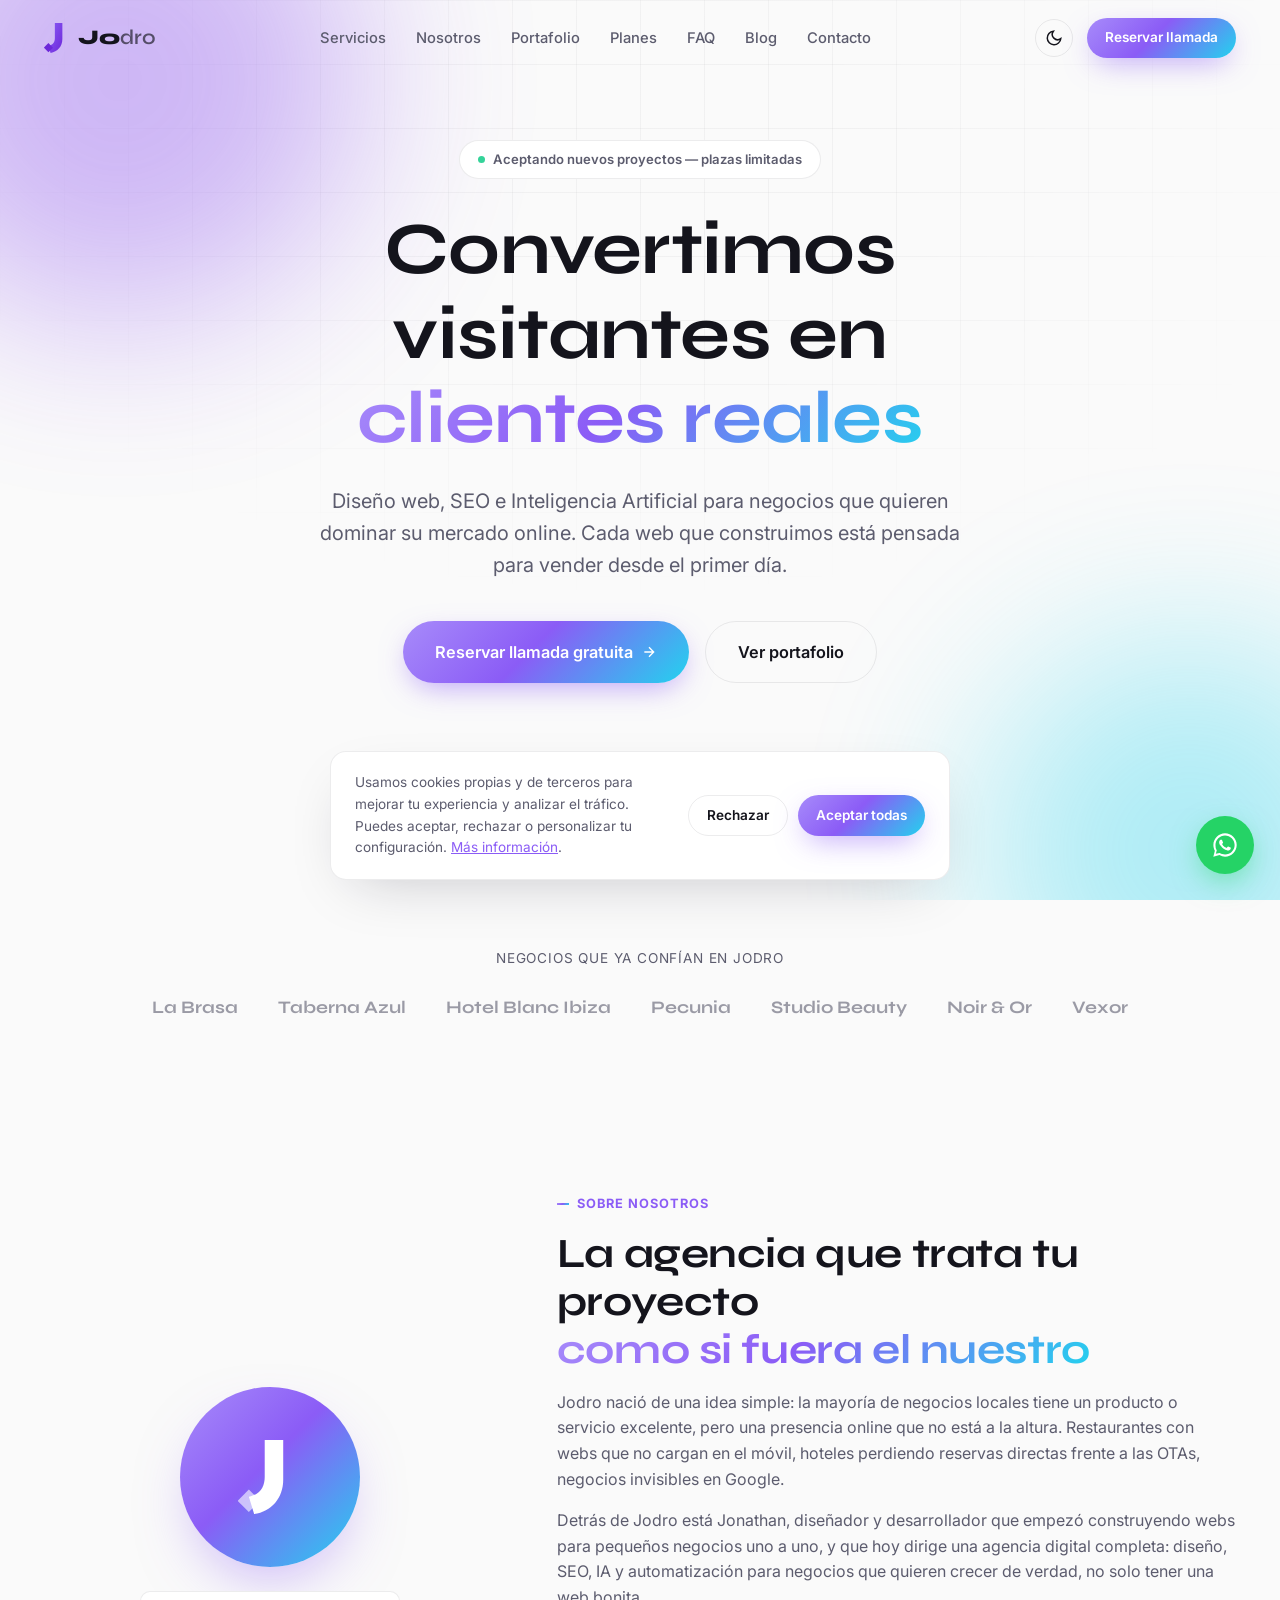
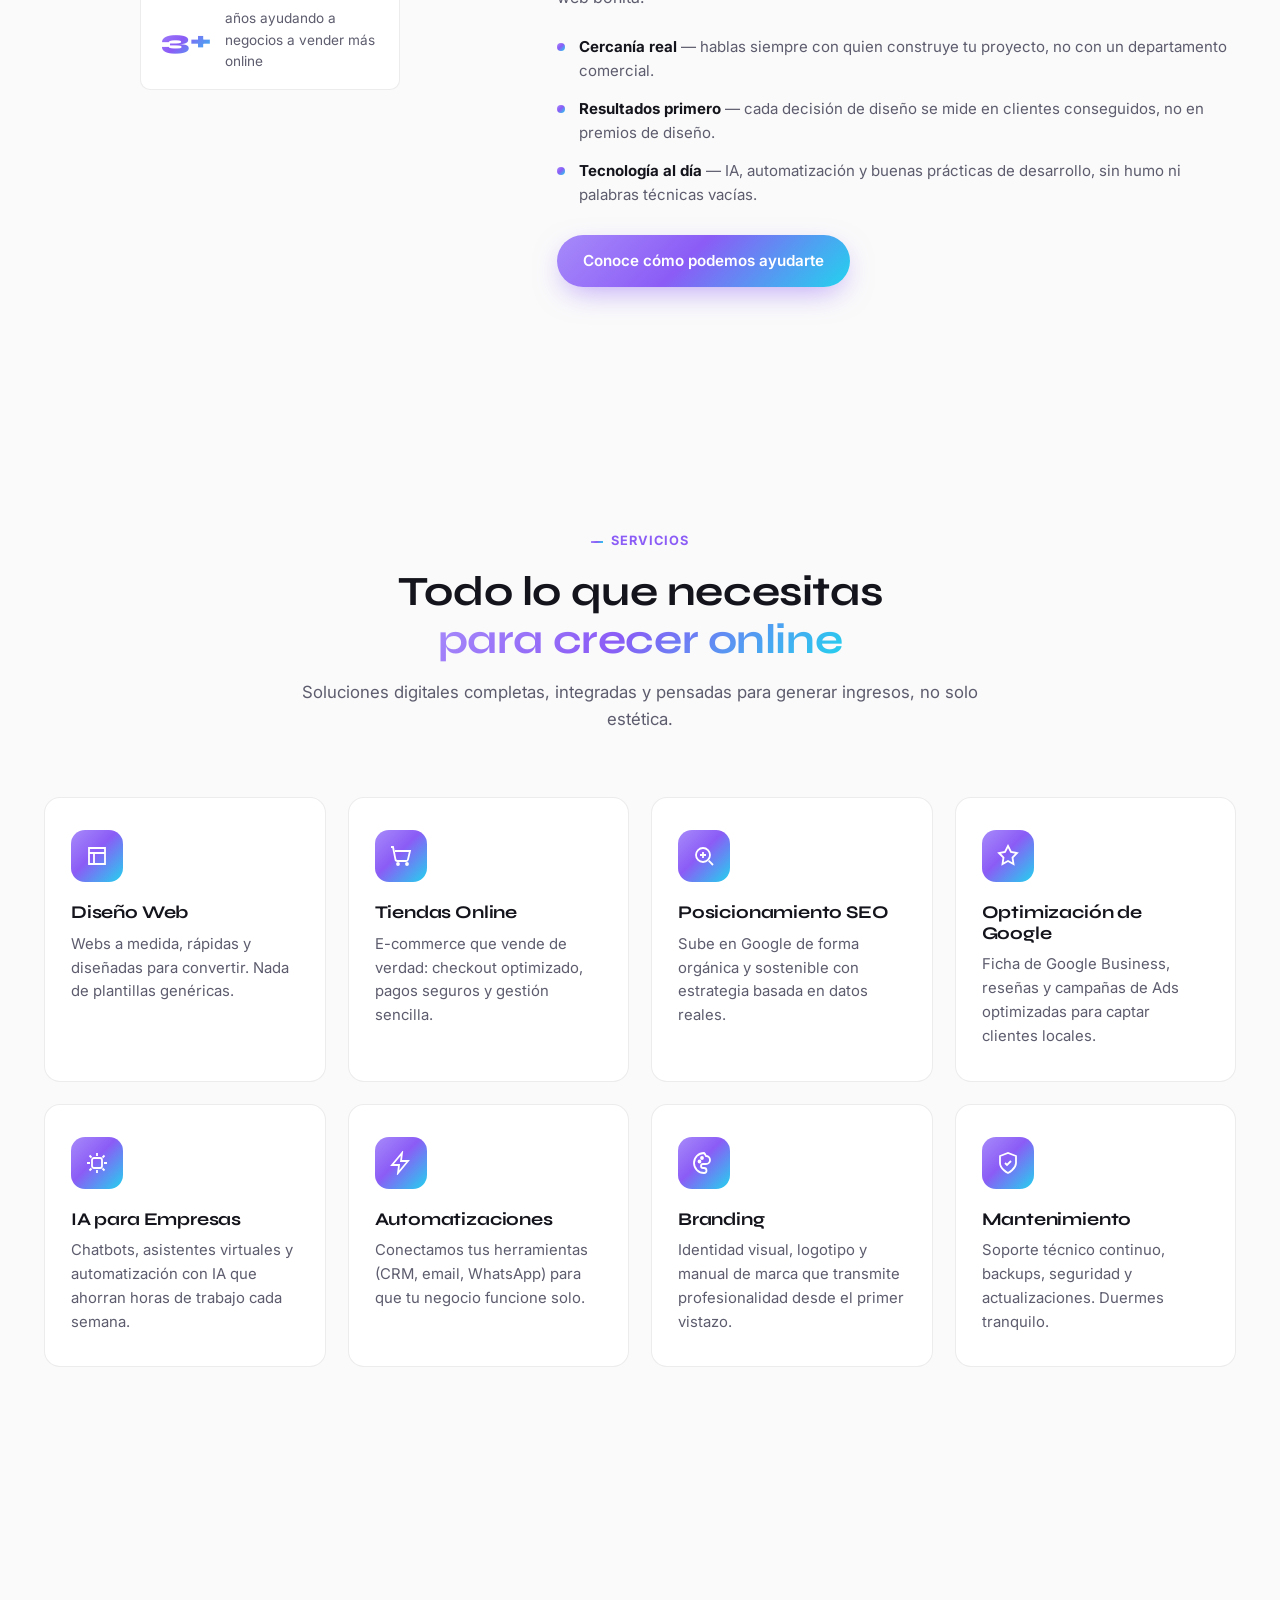
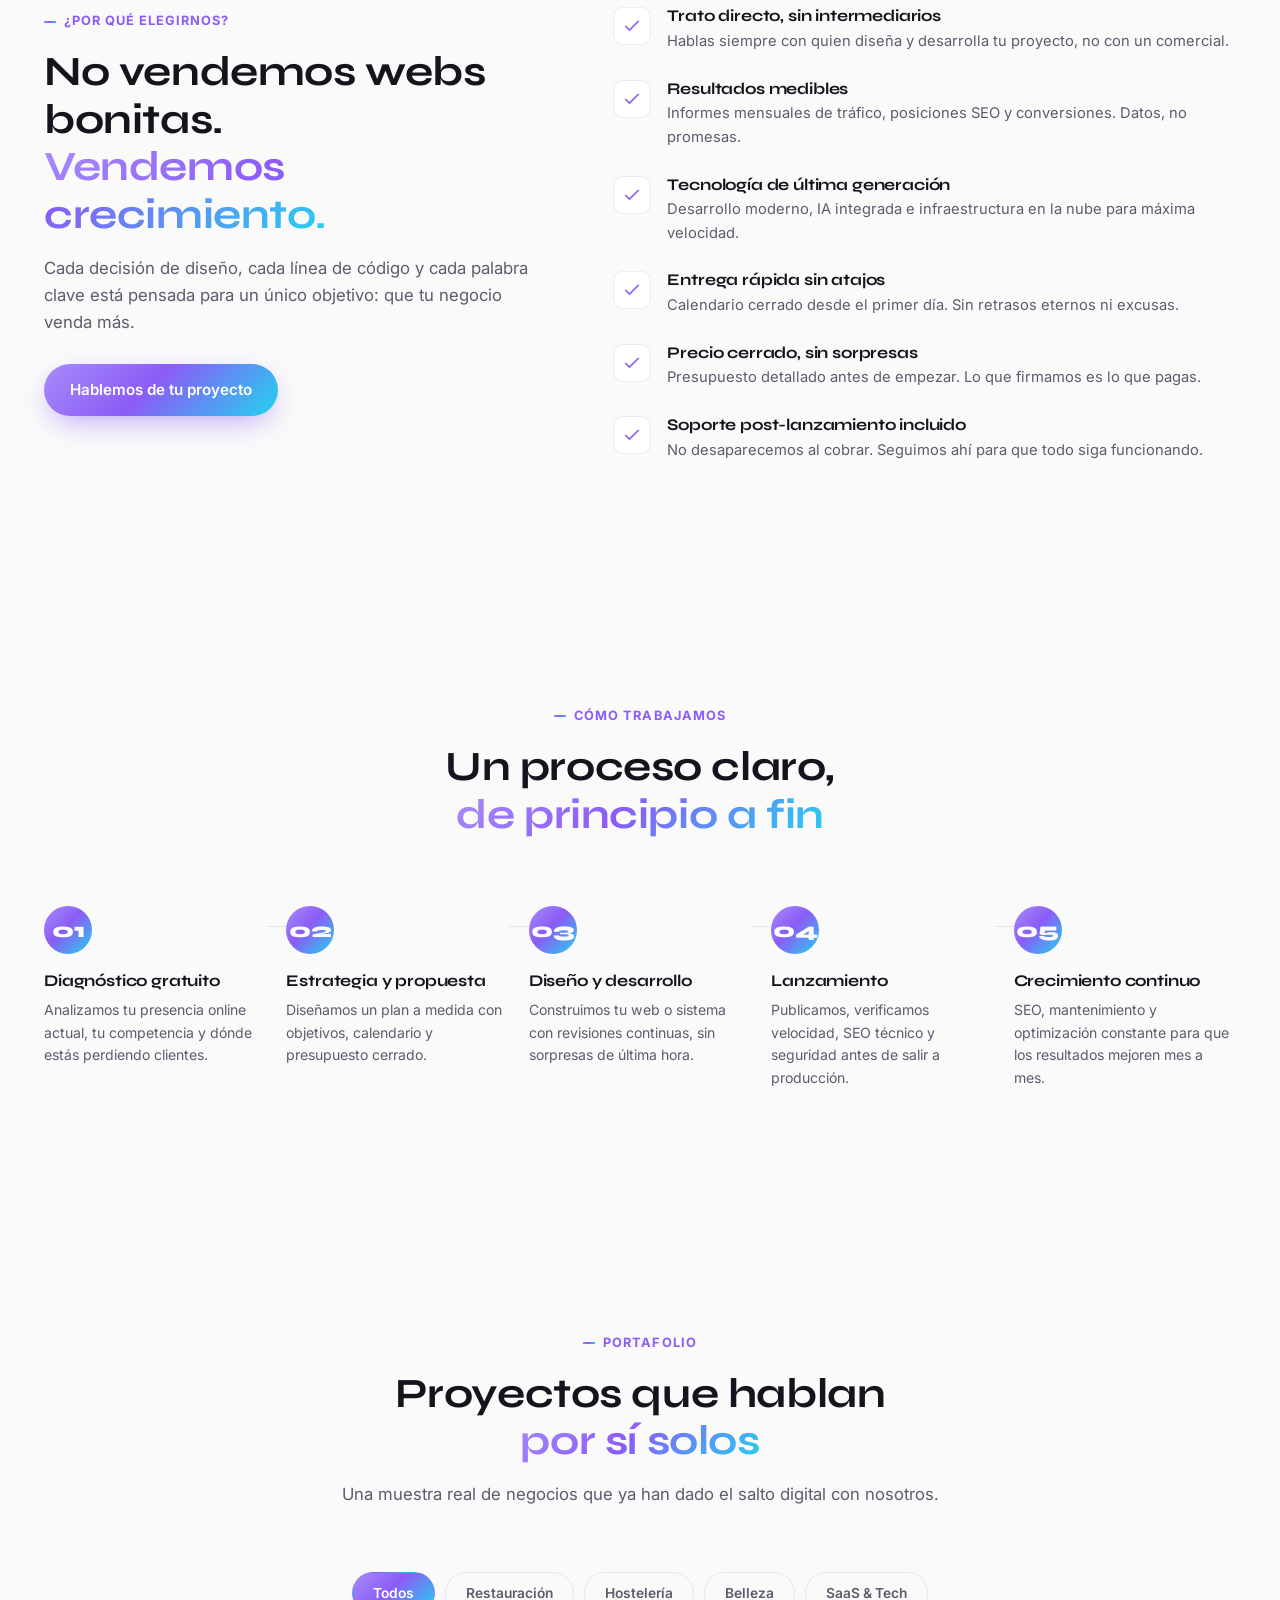
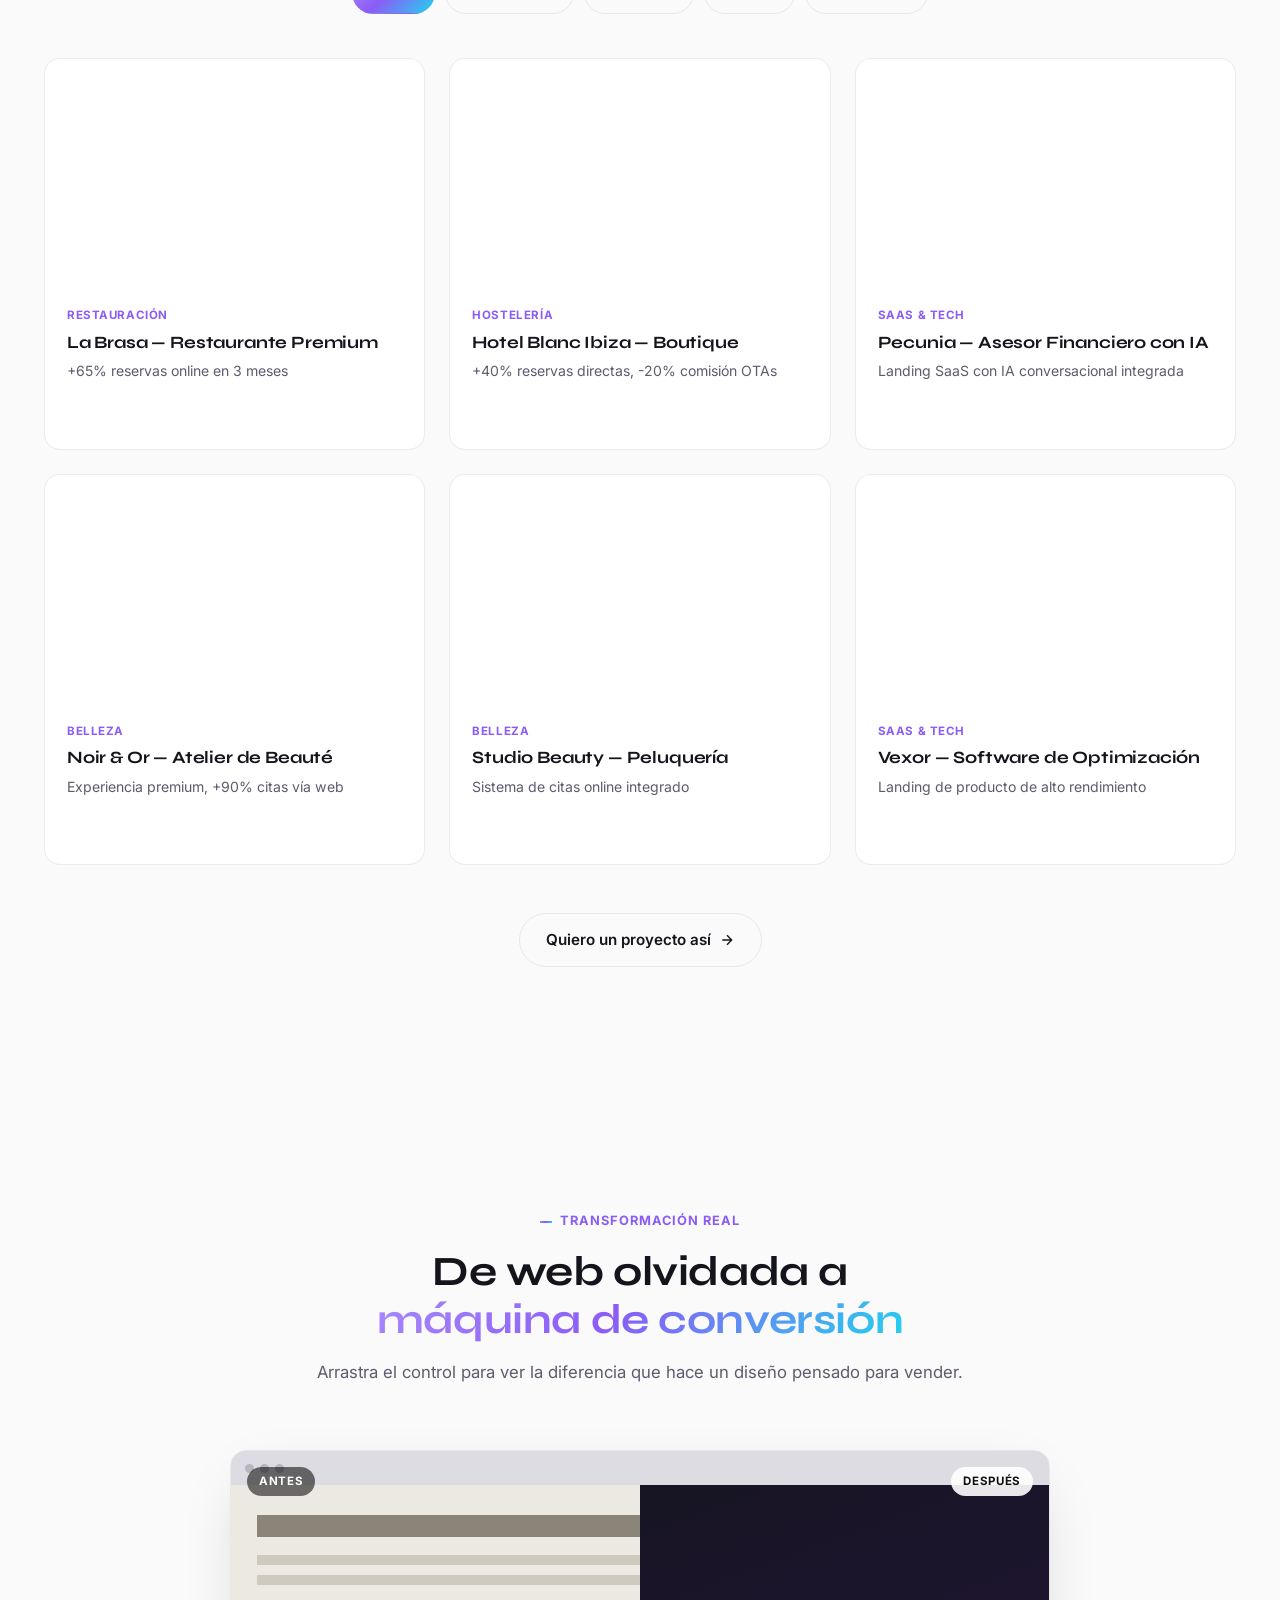
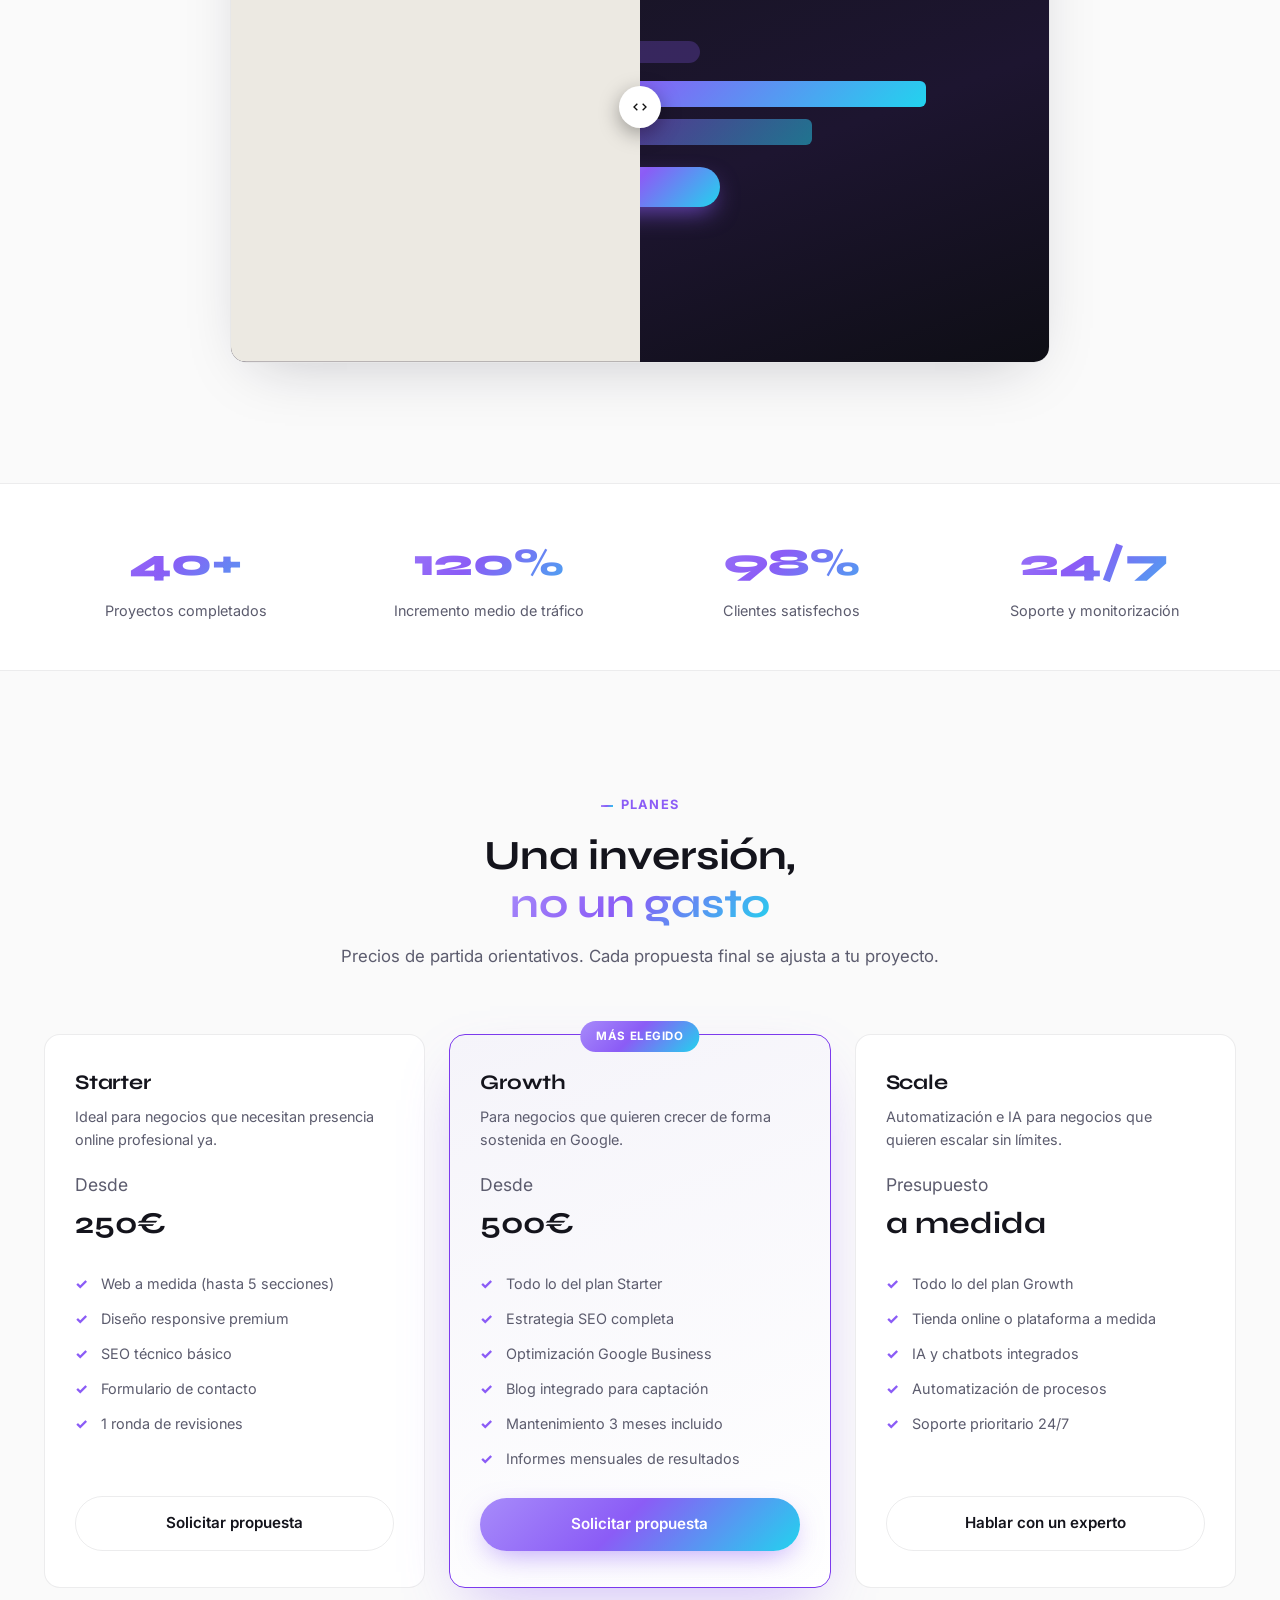
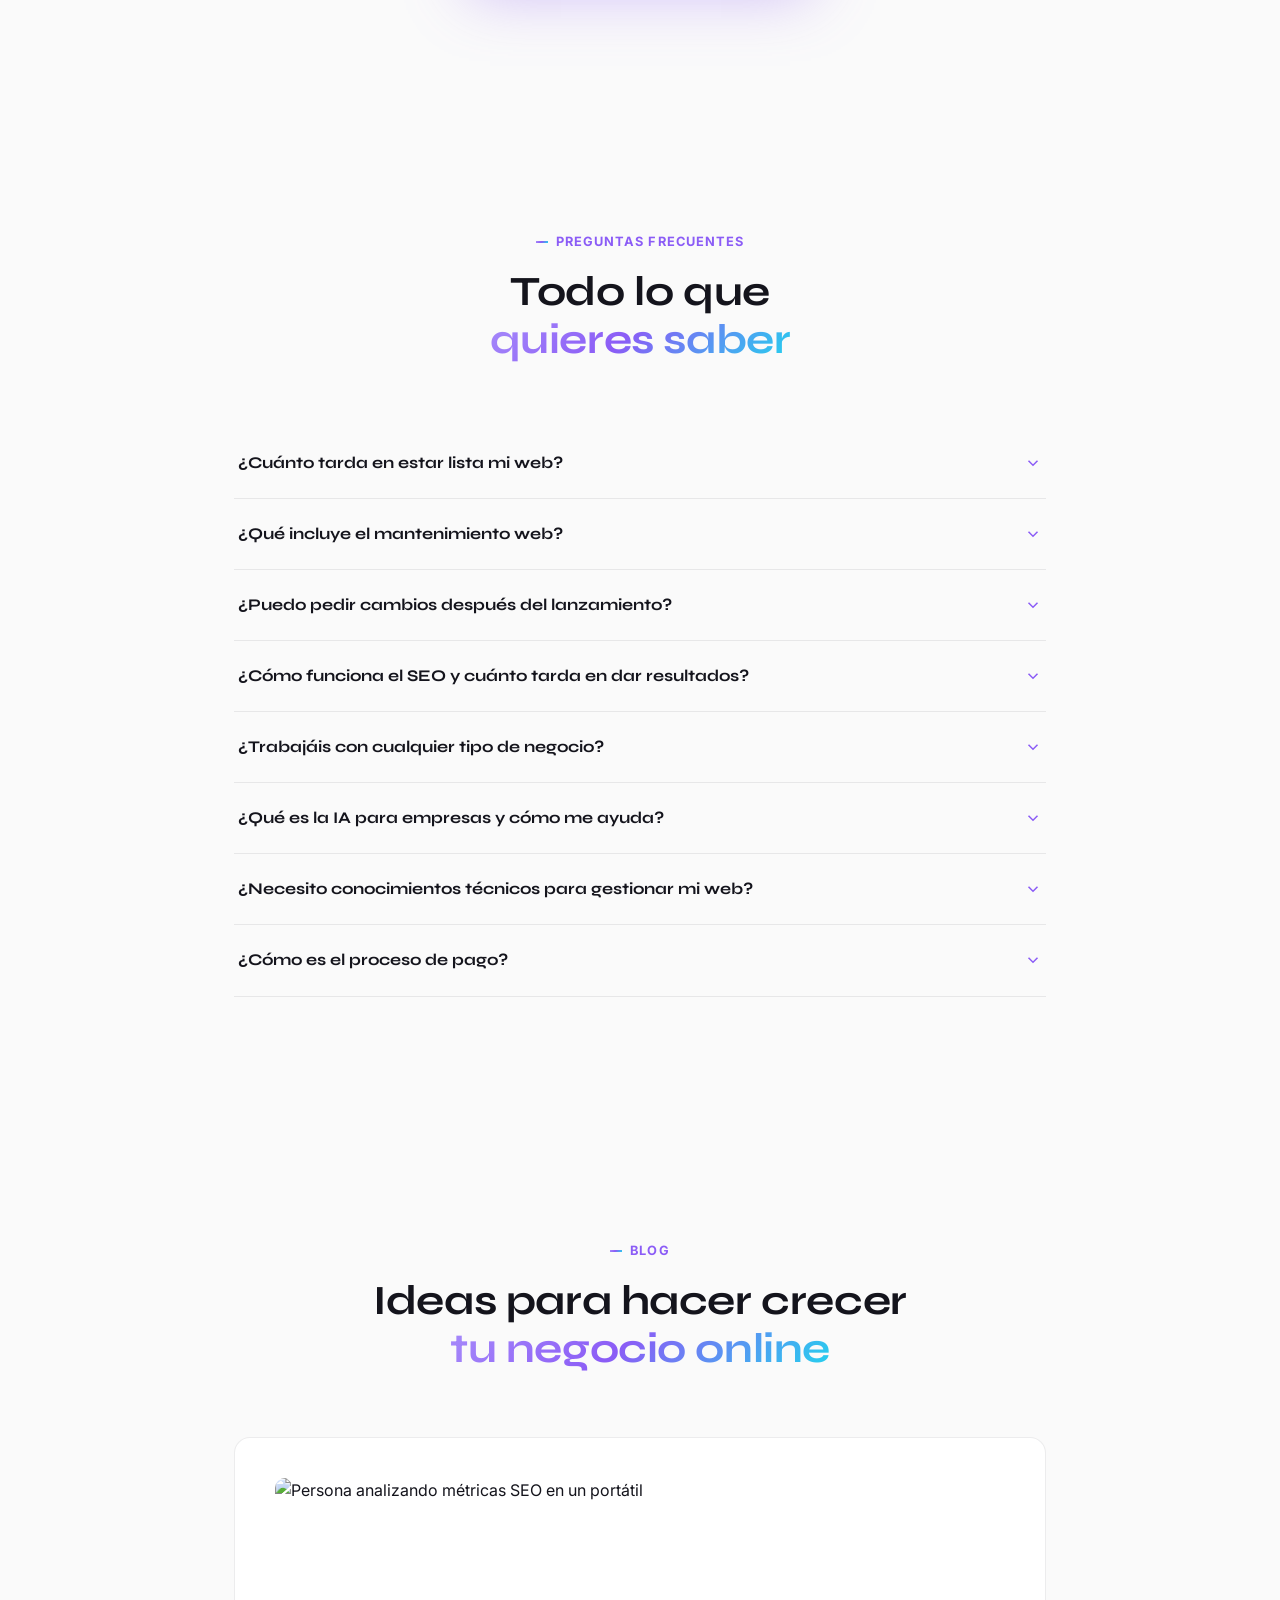
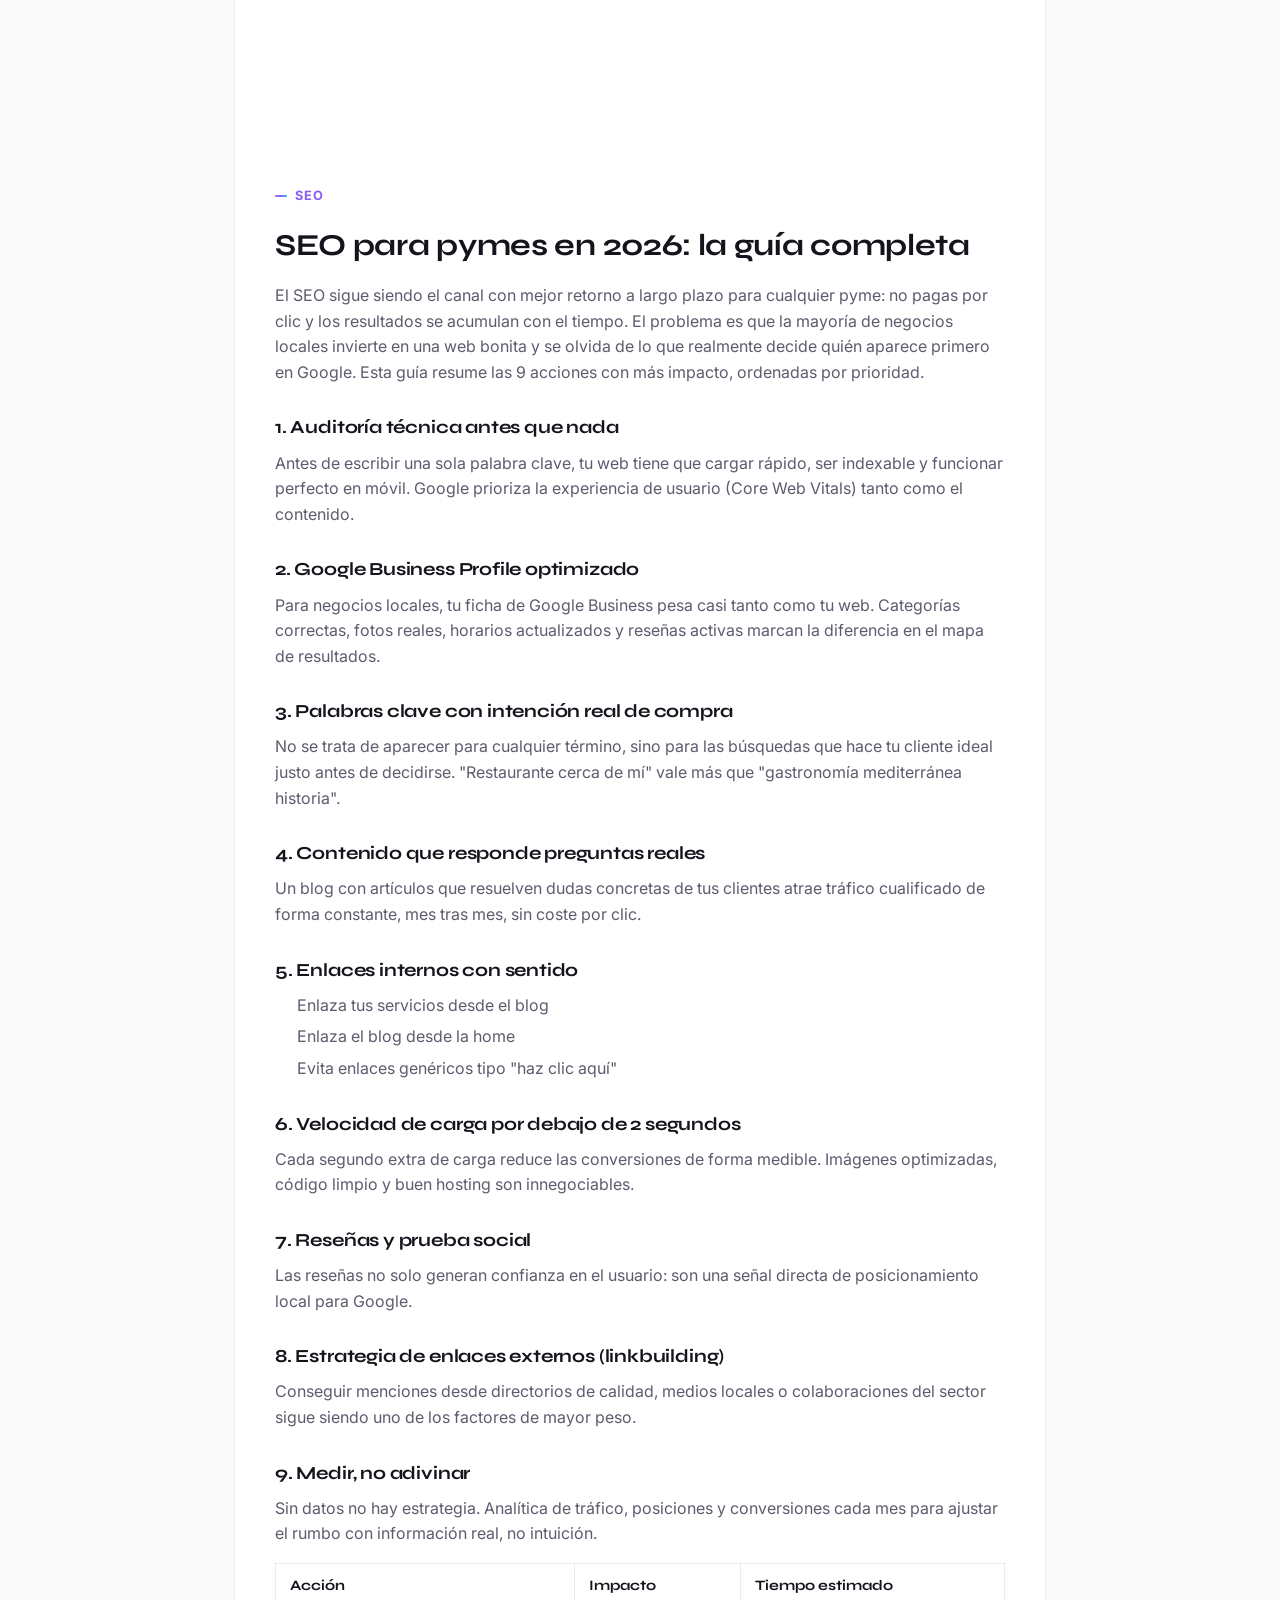
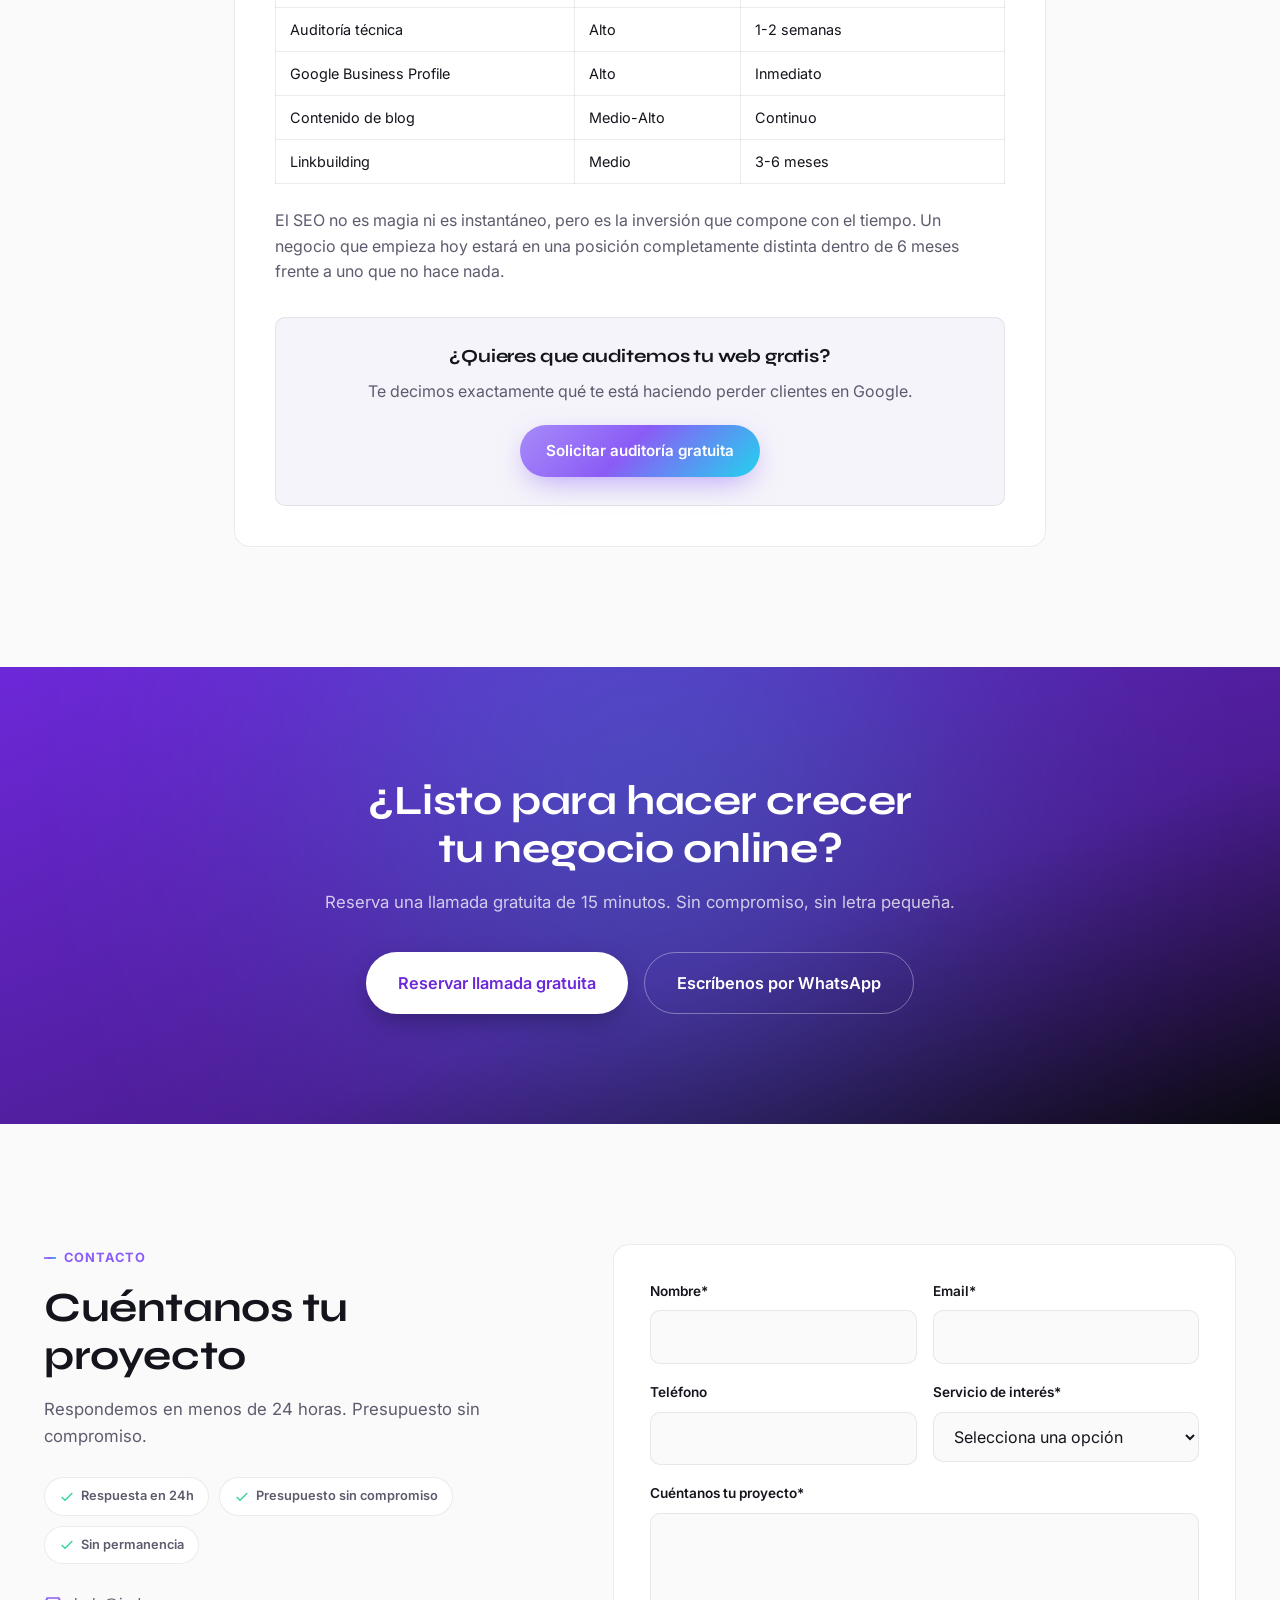
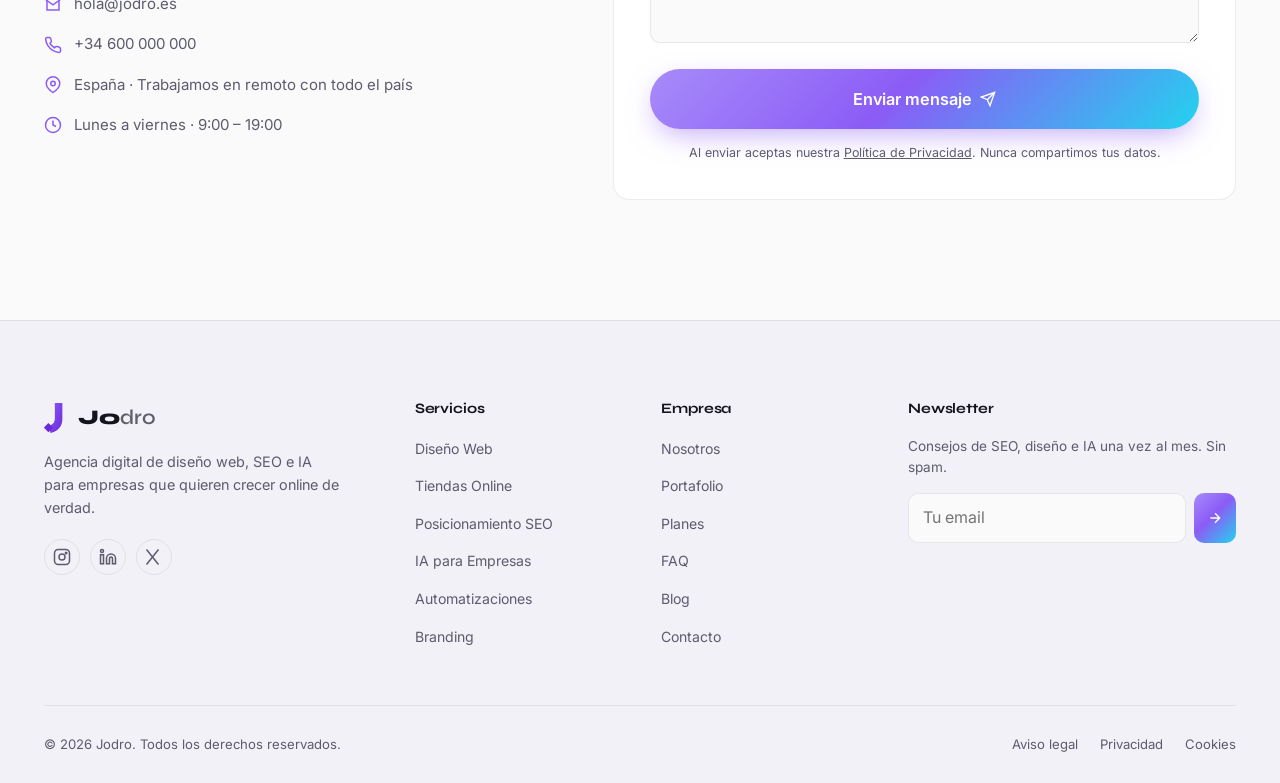
==== commit 91e896e0: "Embed full article on homepage and add company story section Blog section now shows the complete SEO" ====
--- a/index.html
+++ b/index.html
@@ -110,6 +110,7 @@
 
       <ul class="nav__menu" id="navMenu">
         <li><a href="#servicios" class="nav__link">Servicios</a></li>
+        <li><a href="#nosotros" class="nav__link">Nosotros</a></li>
         <li><a href="#portfolio" class="nav__link">Portafolio</a></li>
         <li><a href="#planes" class="nav__link">Planes</a></li>
         <li><a href="#faq" class="nav__link">FAQ</a></li>
@@ -196,6 +197,39 @@
       </div>
     </section>
 
+    <!-- ========== SOBRE NOSOTROS ========== -->
+    <section class="about section" id="nosotros">
+      <div class="container">
+        <div class="about__grid">
+          <div class="about__visual reveal">
+            <div class="about__avatar">
+              <svg width="64" height="74" viewBox="0 0 48 56" fill="none" xmlns="http://www.w3.org/2000/svg">
+                <path d="M20 0h14v30c0 14-9 24-22 26l-4-13c9-2 12-8 12-15V0z" fill="#fff" />
+                <rect x="2" y="40" width="12" height="12" fill="#fff" opacity="0.6" transform="rotate(45 8 46)" />
+              </svg>
+            </div>
+            <div class="about__badge-card">
+              <span class="about__badge-num">3+</span>
+              <span>años ayudando a negocios a vender más online</span>
+            </div>
+          </div>
+
+          <div class="about__content reveal">
+            <span class="section__tag">Sobre nosotros</span>
+            <h2 class="section__title">La agencia que trata tu proyecto<br /><span class="gradient-text">como si fuera el nuestro</span></h2>
+            <p>Jodro nació de una idea simple: la mayoría de negocios locales tiene un producto o servicio excelente, pero una presencia online que no está a la altura. Restaurantes con webs que no cargan en el móvil, hoteles perdiendo reservas directas frente a las OTAs, negocios invisibles en Google.</p>
+            <p>Detrás de Jodro está Jonathan, diseñador y desarrollador que empezó construyendo webs para pequeños negocios uno a uno, y que hoy dirige una agencia digital completa: diseño, SEO, IA y automatización para negocios que quieren crecer de verdad, no solo tener una web bonita.</p>
+            <ul class="about__values">
+              <li><strong>Cercanía real</strong> — hablas siempre con quien construye tu proyecto, no con un departamento comercial.</li>
+              <li><strong>Resultados primero</strong> — cada decisión de diseño se mide en clientes conseguidos, no en premios de diseño.</li>
+              <li><strong>Tecnología al día</strong> — IA, automatización y buenas prácticas de desarrollo, sin humo ni palabras técnicas vacías.</li>
+            </ul>
+            <a href="#contacto" class="btn btn--primary">Conoce cómo podemos ayudarte</a>
+          </div>
+        </div>
+      </div>
+    </section>
+
     <!-- ========== SERVICIOS ========== -->
     <section class="services section" id="servicios">
       <div class="container">
@@ -406,7 +440,7 @@
             </div>
           </a>
 
-          <a class="portfolio-card reveal" data-category="tech" href="https://finora-app-teal.vercel.app" target="_blank" rel="noopener">
+          <a class="portfolio-card reveal" data-category="tech" href="https://jodrowebs.github.io/pecunia-app/" target="_blank" rel="noopener">
             <div class="portfolio-card__img" style="background-image:url('https://images.unsplash.com/photo-1551288049-bebda4e38f71?w=700&q=80&auto=format&fit=crop')"></div>
             <div class="portfolio-card__body">
               <span class="portfolio-card__tag">SaaS &amp; Tech</span>
@@ -649,22 +683,67 @@
 
     <!-- ========== BLOG ========== -->
     <section class="blog section" id="blog">
-      <div class="container">
+      <div class="container container--narrow">
         <div class="section__header reveal">
           <span class="section__tag">Blog</span>
           <h2 class="section__title">Ideas para hacer crecer<br /><span class="gradient-text">tu negocio online</span></h2>
         </div>
-        <div class="blog__grid blog__grid--single">
-          <a href="blog/seo-para-pymes-2026.html" class="blog-card reveal">
-            <div class="blog-card__img" style="background-image:url('https://images.unsplash.com/photo-1432888622747-4eb9a8efeb07?w=700&q=80&auto=format&fit=crop')"></div>
-            <div class="blog-card__body">
-              <span class="blog-card__tag">SEO</span>
-              <h3>SEO para pymes en 2026: la guía completa</h3>
-              <p>Las 9 acciones con más impacto para aparecer en Google sin depender de anuncios.</p>
-              <span class="blog-card__read">Leer artículo →</span>
-            </div>
-          </a>
-        </div>
+
+        <article class="article-embed reveal">
+          <img class="article-embed__img" src="https://images.unsplash.com/photo-1432888622747-4eb9a8efeb07?w=1200&q=80&auto=format&fit=crop" alt="Persona analizando métricas SEO en un portátil" loading="lazy" />
+          <span class="section__tag">SEO</span>
+          <h3>SEO para pymes en 2026: la guía completa</h3>
+          <p>El SEO sigue siendo el canal con mejor retorno a largo plazo para cualquier pyme: no pagas por clic y los resultados se acumulan con el tiempo. El problema es que la mayoría de negocios locales invierte en una web bonita y se olvida de lo que realmente decide quién aparece primero en Google. Esta guía resume las 9 acciones con más impacto, ordenadas por prioridad.</p>
+
+          <h4>1. Auditoría técnica antes que nada</h4>
+          <p>Antes de escribir una sola palabra clave, tu web tiene que cargar rápido, ser indexable y funcionar perfecto en móvil. Google prioriza la experiencia de usuario (Core Web Vitals) tanto como el contenido.</p>
+
+          <h4>2. Google Business Profile optimizado</h4>
+          <p>Para negocios locales, tu ficha de Google Business pesa casi tanto como tu web. Categorías correctas, fotos reales, horarios actualizados y reseñas activas marcan la diferencia en el mapa de resultados.</p>
+
+          <h4>3. Palabras clave con intención real de compra</h4>
+          <p>No se trata de aparecer para cualquier término, sino para las búsquedas que hace tu cliente ideal justo antes de decidirse. "Restaurante cerca de mí" vale más que "gastronomía mediterránea historia".</p>
+
+          <h4>4. Contenido que responde preguntas reales</h4>
+          <p>Un blog con artículos que resuelven dudas concretas de tus clientes atrae tráfico cualificado de forma constante, mes tras mes, sin coste por clic.</p>
+
+          <h4>5. Enlaces internos con sentido</h4>
+          <ul>
+            <li>Enlaza tus servicios desde el blog</li>
+            <li>Enlaza el blog desde la home</li>
+            <li>Evita enlaces genéricos tipo "haz clic aquí"</li>
+          </ul>
+
+          <h4>6. Velocidad de carga por debajo de 2 segundos</h4>
+          <p>Cada segundo extra de carga reduce las conversiones de forma medible. Imágenes optimizadas, código limpio y buen hosting son innegociables.</p>
+
+          <h4>7. Reseñas y prueba social</h4>
+          <p>Las reseñas no solo generan confianza en el usuario: son una señal directa de posicionamiento local para Google.</p>
+
+          <h4>8. Estrategia de enlaces externos (linkbuilding)</h4>
+          <p>Conseguir menciones desde directorios de calidad, medios locales o colaboraciones del sector sigue siendo uno de los factores de mayor peso.</p>
+
+          <h4>9. Medir, no adivinar</h4>
+          <p>Sin datos no hay estrategia. Analítica de tráfico, posiciones y conversiones cada mes para ajustar el rumbo con información real, no intuición.</p>
+
+          <table>
+            <thead><tr><th>Acción</th><th>Impacto</th><th>Tiempo estimado</th></tr></thead>
+            <tbody>
+              <tr><td>Auditoría técnica</td><td>Alto</td><td>1-2 semanas</td></tr>
+              <tr><td>Google Business Profile</td><td>Alto</td><td>Inmediato</td></tr>
+              <tr><td>Contenido de blog</td><td>Medio-Alto</td><td>Continuo</td></tr>
+              <tr><td>Linkbuilding</td><td>Medio</td><td>3-6 meses</td></tr>
+            </tbody>
+          </table>
+
+          <p>El SEO no es magia ni es instantáneo, pero es la inversión que compone con el tiempo. Un negocio que empieza hoy estará en una posición completamente distinta dentro de 6 meses frente a uno que no hace nada.</p>
+
+          <div class="article-embed__cta">
+            <h4>¿Quieres que auditemos tu web gratis?</h4>
+            <p>Te decimos exactamente qué te está haciendo perder clientes en Google.</p>
+            <a href="#contacto" class="btn btn--primary">Solicitar auditoría gratuita</a>
+          </div>
+        </article>
       </div>
     </section>
 
@@ -809,6 +888,7 @@
         <div class="footer__col">
           <h4>Empresa</h4>
           <ul>
+            <li><a href="#nosotros">Nosotros</a></li>
             <li><a href="#portfolio">Portafolio</a></li>
             <li><a href="#planes">Planes</a></li>
             <li><a href="#faq">FAQ</a></li>
--- a/css/styles.css
+++ b/css/styles.css
@@ -196,6 +196,19 @@
 .trust__logos { display: flex; flex-wrap: wrap; align-items: center; justify-content: center; gap: 40px; }
 .trust__logo { font-family: var(--ff-head); font-weight: 700; font-size: 1.1rem; color: var(--text-muted); opacity: 0.6; transition: opacity .2s ease, color .2s ease; }
 .trust__logo:hover { opacity: 1; color: var(--accent-light); }
+
+/* ===================== ABOUT / NOSOTROS ===================== */
+.about__grid { display: grid; grid-template-columns: 0.8fr 1.2fr; gap: 60px; align-items: center; }
+.about__visual { display: flex; flex-direction: column; align-items: center; gap: 24px; }
+.about__avatar { width: 180px; height: 180px; border-radius: 50%; background: var(--gradient); display: flex; align-items: center; justify-content: center; box-shadow: 0 25px 60px -20px rgba(139,92,246,0.5); }
+.about__badge-card { background: var(--surface); border: 1px solid var(--border); border-radius: var(--radius-sm); padding: 16px 20px; display: flex; align-items: center; gap: 14px; font-size: 0.85rem; color: var(--text-muted); max-width: 260px; }
+.about__badge-num { font-family: var(--ff-head); font-size: 1.7rem; font-weight: 800; background: var(--gradient); -webkit-background-clip: text; background-clip: text; color: transparent; flex-shrink: 0; }
+.about__content p { color: var(--text-muted); margin-bottom: 16px; }
+.about__values { display: flex; flex-direction: column; gap: 14px; margin: 24px 0 28px; }
+.about__values li { color: var(--text-muted); font-size: 0.94rem; padding-left: 22px; position: relative; }
+.about__values li::before { content: ''; position: absolute; left: 0; top: 8px; width: 8px; height: 8px; border-radius: 50%; background: var(--gradient); }
+.about__values strong { color: var(--text); }
+@media (max-width: 900px) { .about__grid { grid-template-columns: 1fr; gap: 40px; } }
 
 /* ===================== SERVICES ===================== */
 .services__grid { display: grid; grid-template-columns: repeat(4, 1fr); gap: 22px; }
@@ -305,8 +318,6 @@
 .faq-item__a p { padding: 0 4px 22px; color: var(--text-muted); font-size: 0.94rem; }
 
 /* ===================== BLOG ===================== */
-.blog__grid { display: grid; grid-template-columns: repeat(3, 1fr); gap: 24px; }
-.blog__grid--single { grid-template-columns: 1fr; max-width: 420px; margin: 0 auto; }
 .blog-card { border-radius: var(--radius); overflow: hidden; border: 1px solid var(--border); background: var(--surface); transition: transform .3s ease, box-shadow .3s ease; }
 .blog-card:hover { transform: translateY(-6px); box-shadow: var(--shadow); }
 .blog-card__img { height: 180px; background-size: cover; background-position: center; }
@@ -315,7 +326,22 @@
 .blog-card h3 { font-size: 1.05rem; margin-bottom: 10px; }
 .blog-card p { color: var(--text-muted); font-size: 0.88rem; margin-bottom: 14px; }
 .blog-card__read { font-size: 0.85rem; font-weight: 600; color: var(--accent-light); }
-@media (max-width: 1024px) { .blog__grid { grid-template-columns: 1fr; max-width: 460px; margin: 0 auto; } }
+
+/* ===================== ARTICLE EMBED ===================== */
+.article-embed { background: var(--surface); border: 1px solid var(--border); border-radius: var(--radius); padding: 40px; }
+.article-embed__img { width: 100%; height: 280px; object-fit: cover; border-radius: var(--radius-sm); margin-bottom: 24px; }
+.article-embed h3 { font-size: clamp(1.4rem, 3vw, 1.9rem); margin: 6px 0 20px; }
+.article-embed h4 { font-size: 1.15rem; margin: 32px 0 12px; }
+.article-embed p { color: var(--text-muted); margin-bottom: 16px; font-size: 1rem; }
+.article-embed ul { color: var(--text-muted); margin: 0 0 16px 22px; }
+.article-embed li { margin-bottom: 6px; }
+.article-embed table { width: 100%; border-collapse: collapse; margin: 12px 0 24px; }
+.article-embed th, .article-embed td { border: 1px solid var(--border); padding: 10px 14px; text-align: left; font-size: 0.9rem; }
+.article-embed th { color: var(--text); font-family: var(--ff-head); }
+.article-embed__cta { background: var(--surface-2); border: 1px solid var(--border); border-radius: var(--radius-sm); padding: 28px; text-align: center; margin-top: 32px; }
+.article-embed__cta h4 { margin-top: 0; }
+.article-embed__cta p { margin-bottom: 20px; }
+@media (max-width: 640px) { .article-embed { padding: 26px; } }
 
 /* ===================== CTA FINAL ===================== */
 .cta-final { position: relative; padding: 110px 0; text-align: center; background: linear-gradient(160deg, var(--accent-2), #4c1d95 60%, #0a0a0f); overflow: hidden; color: #fff; }
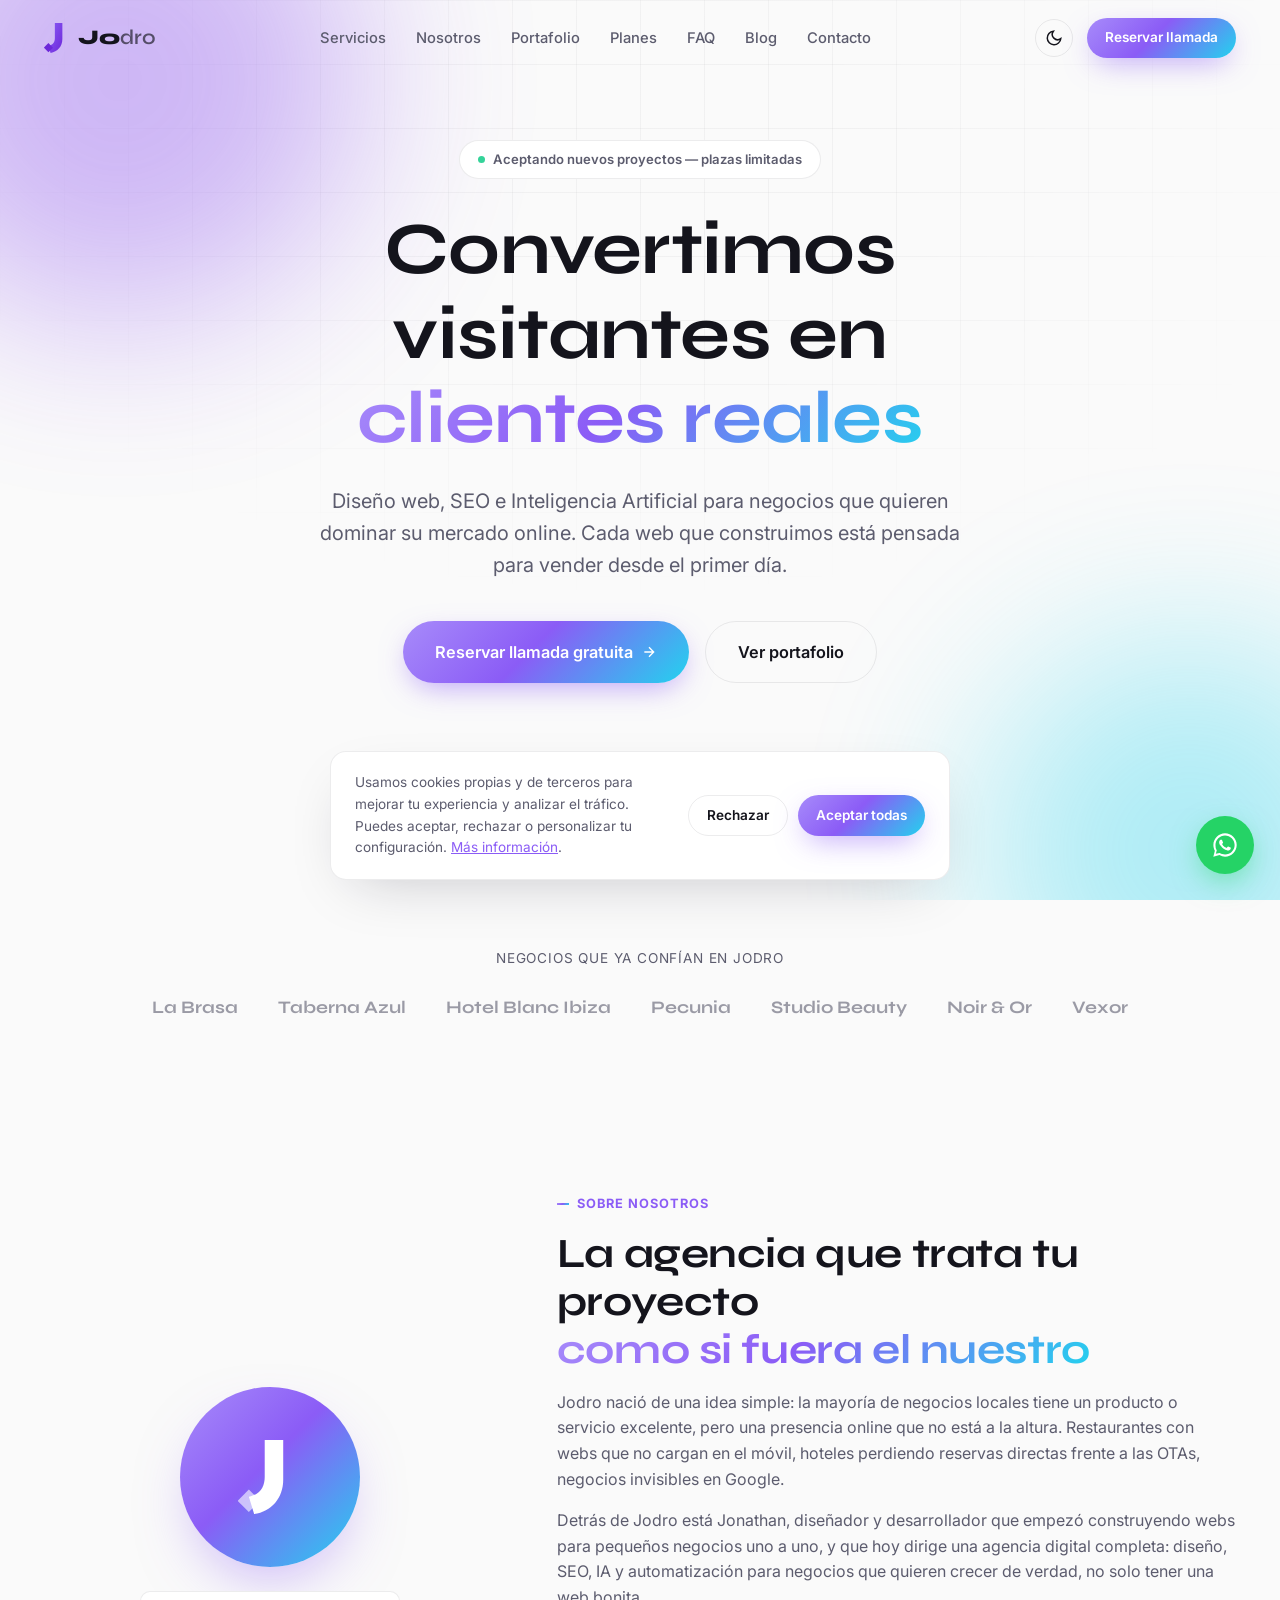
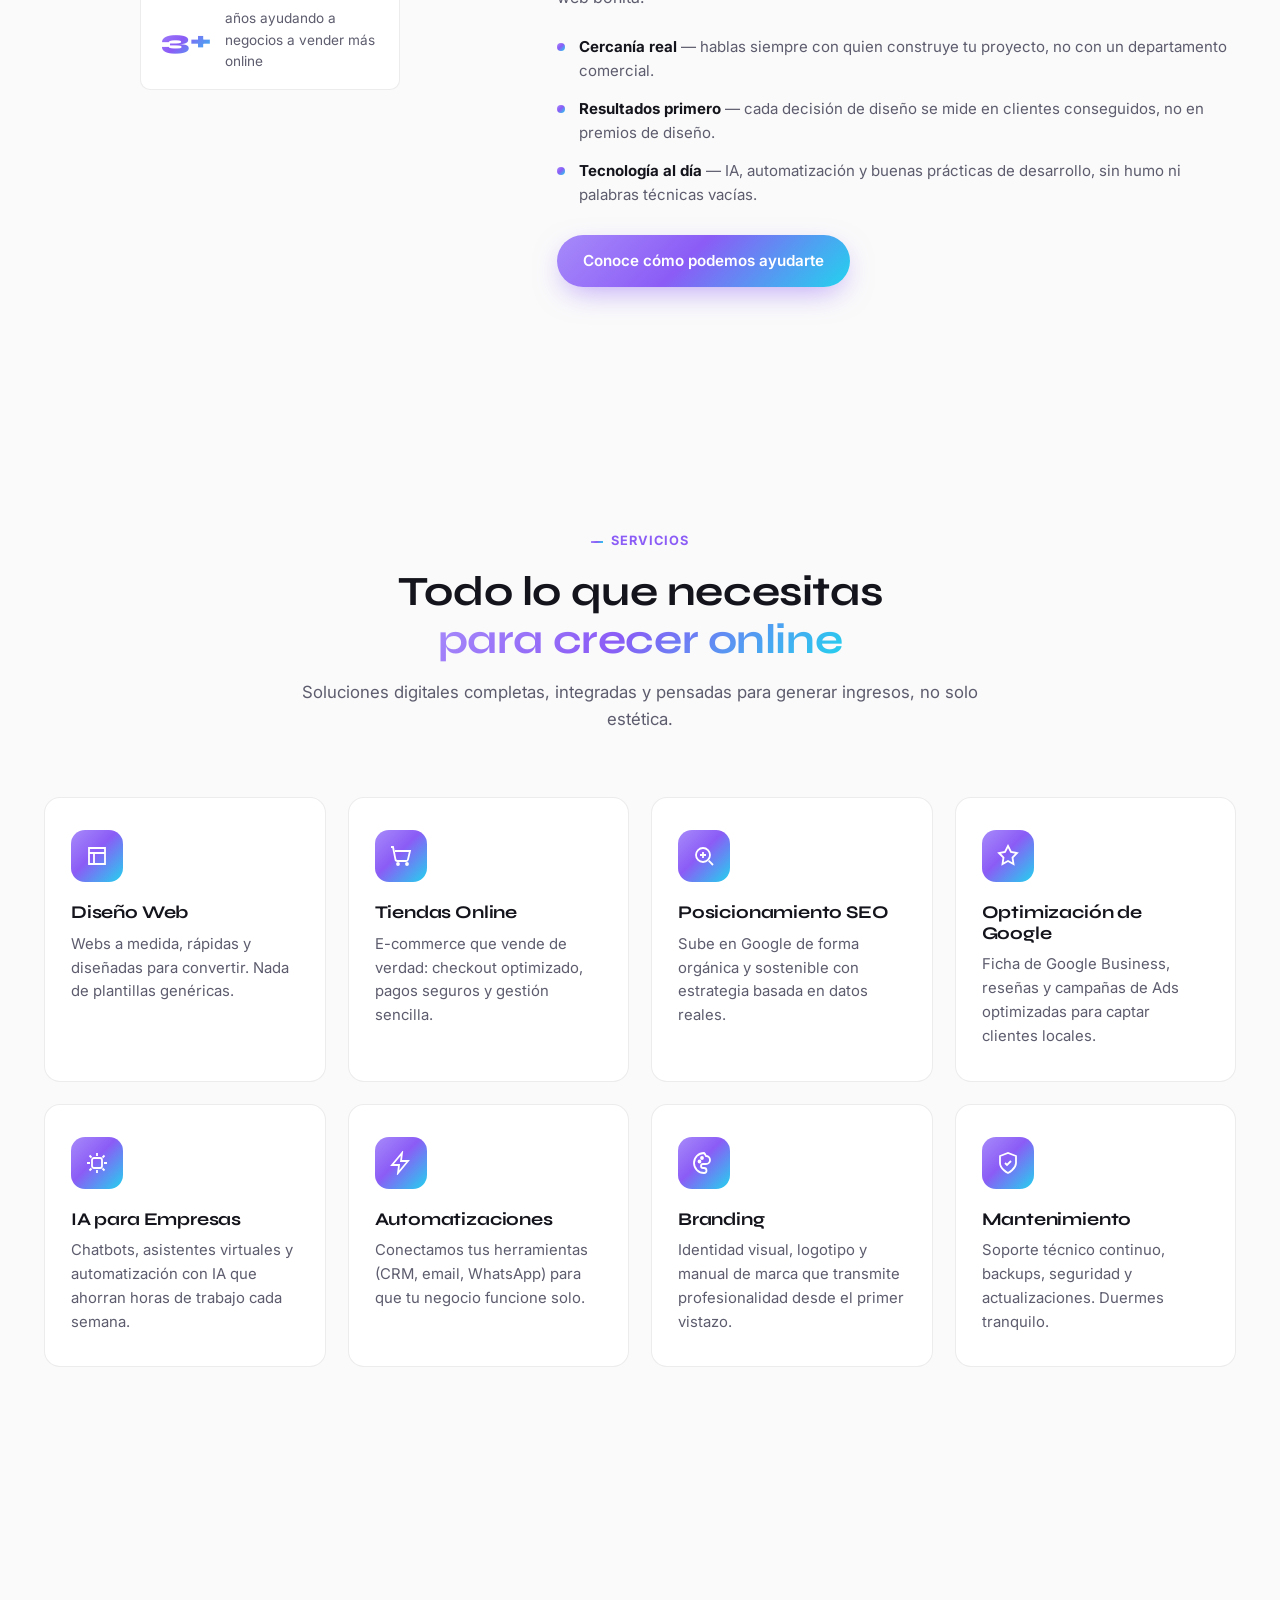
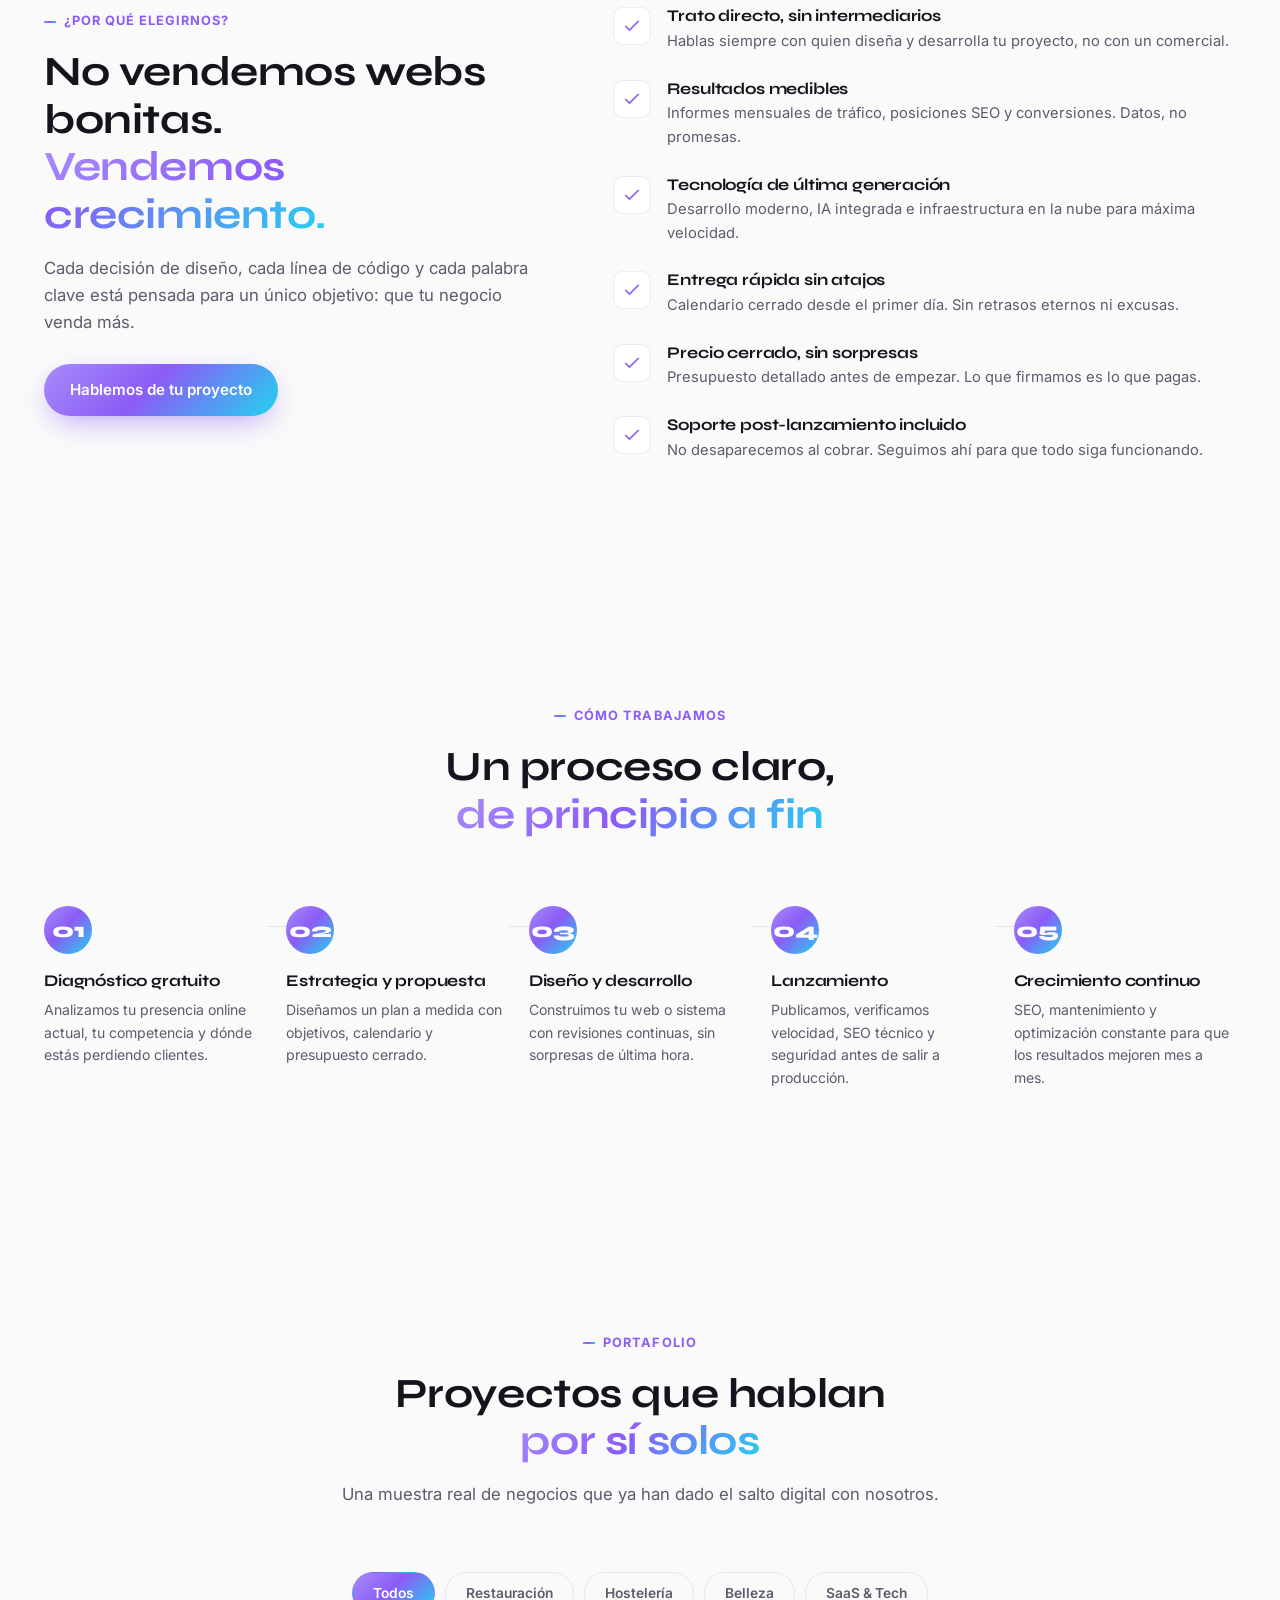
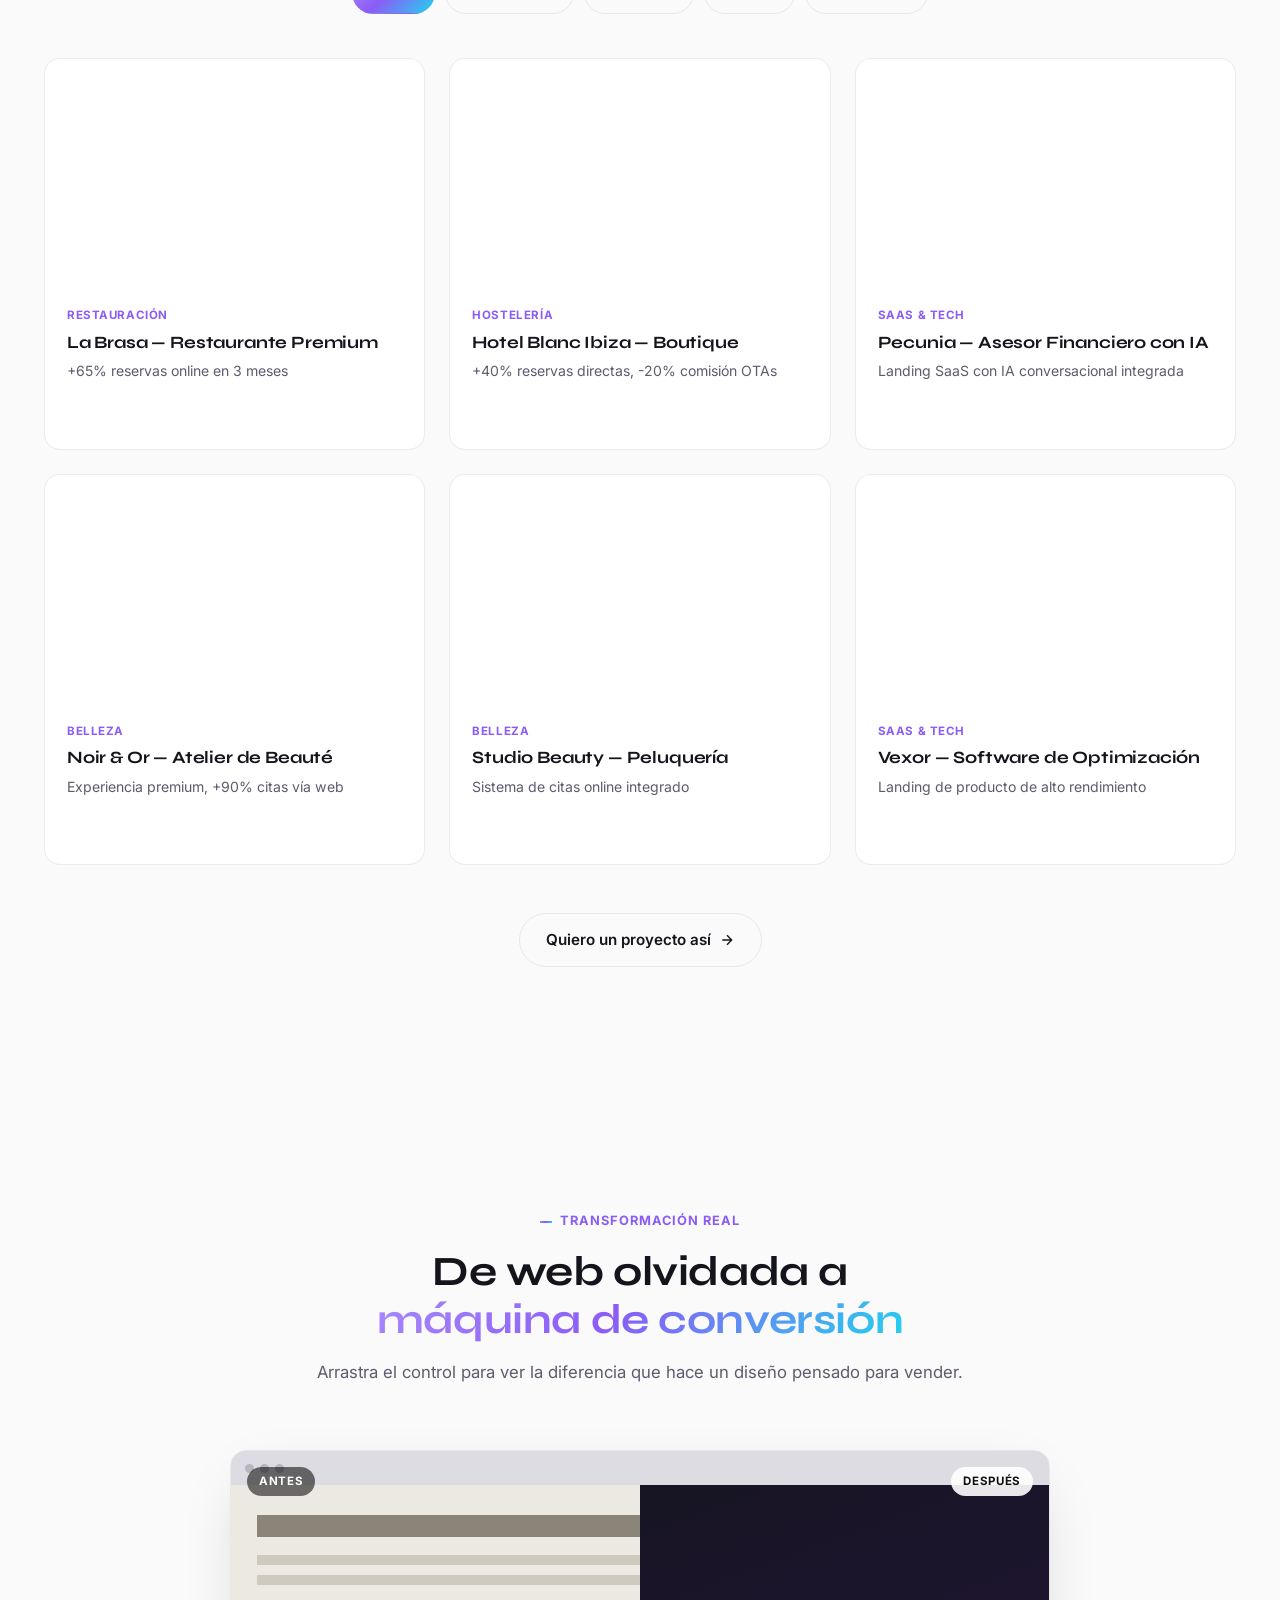
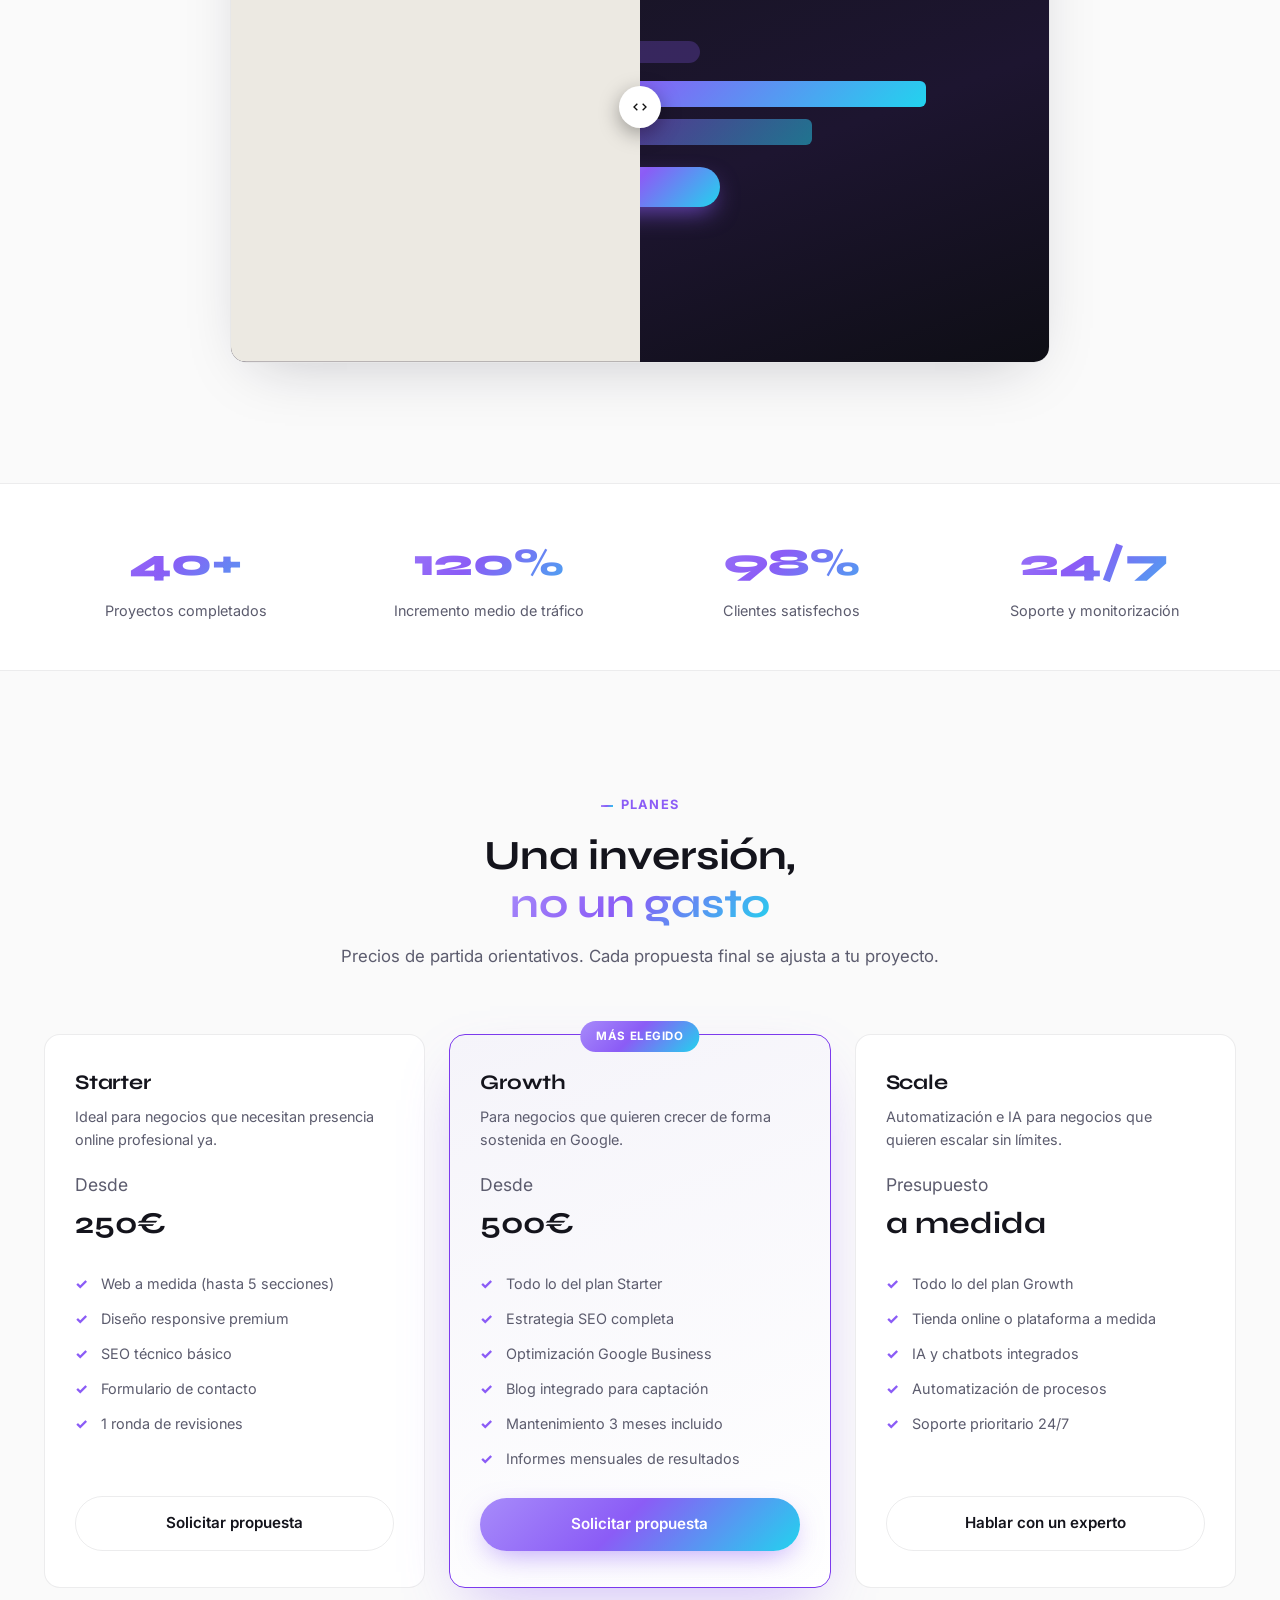
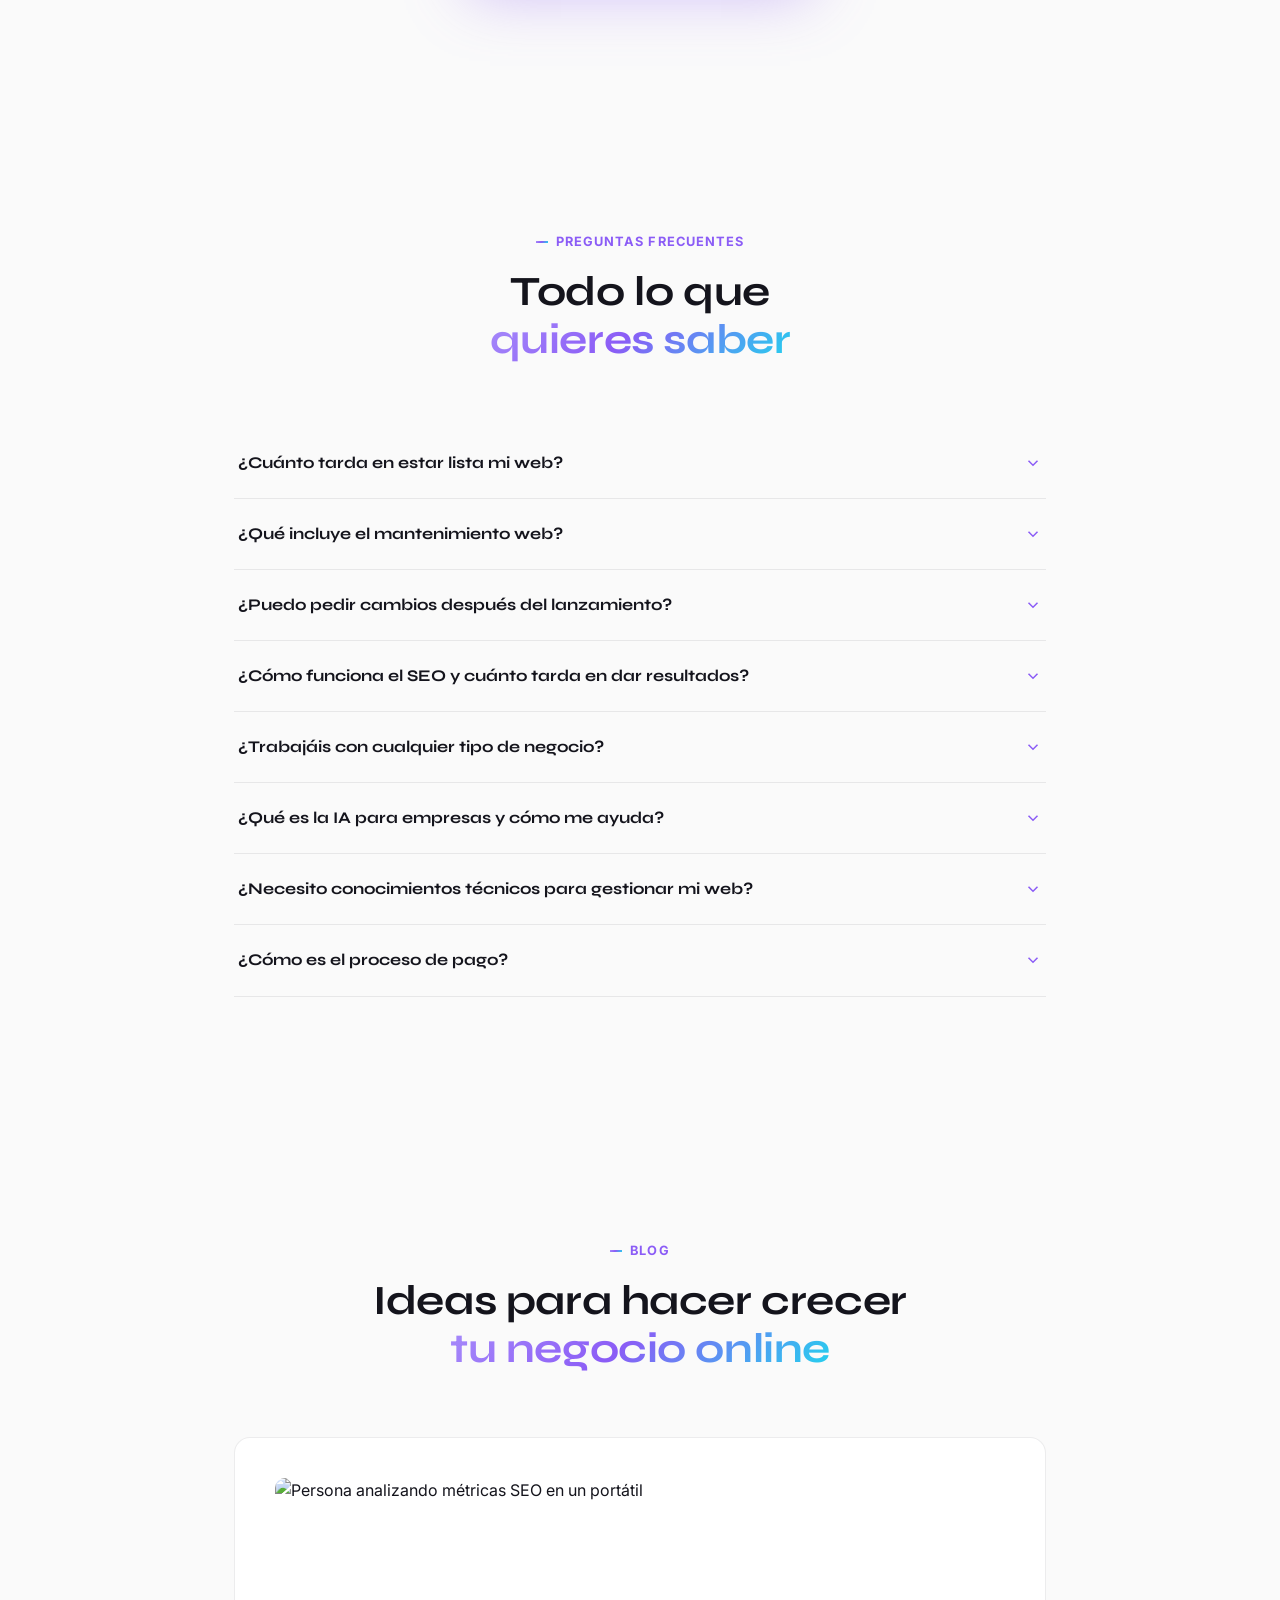
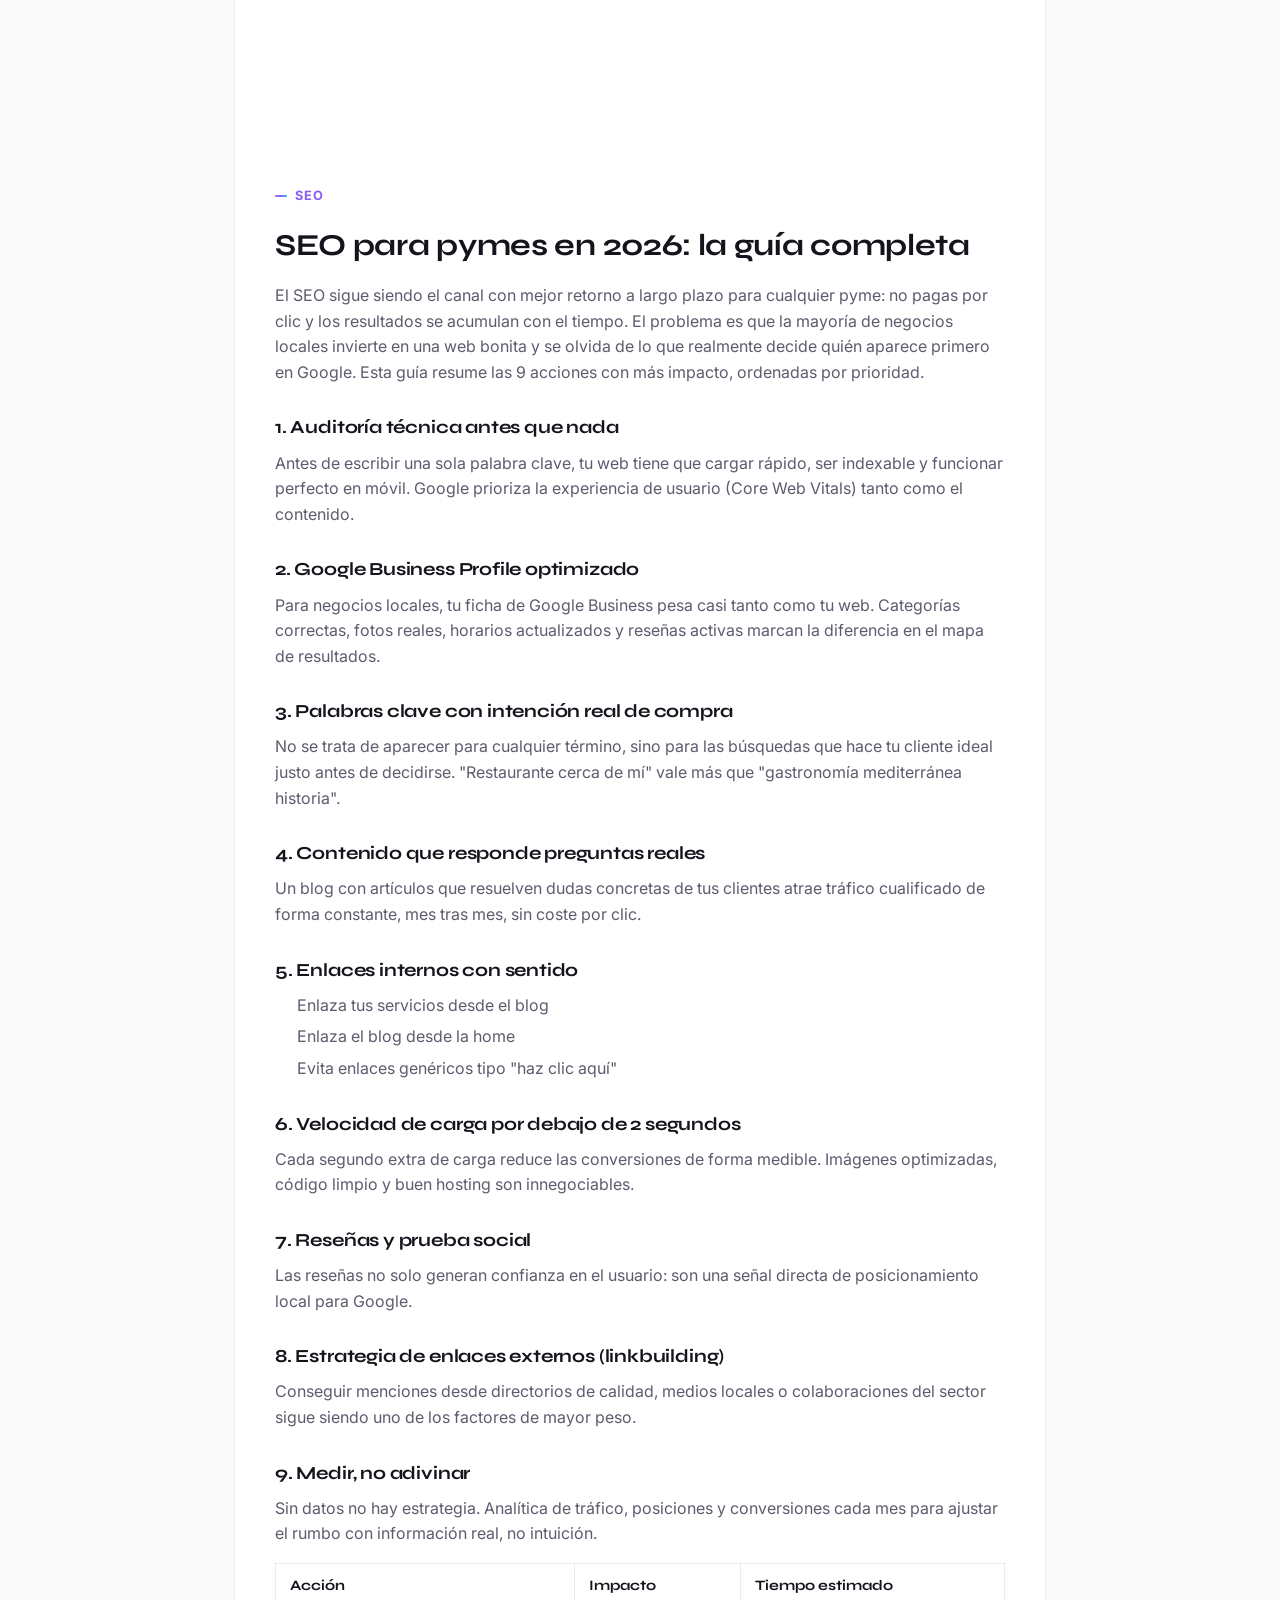
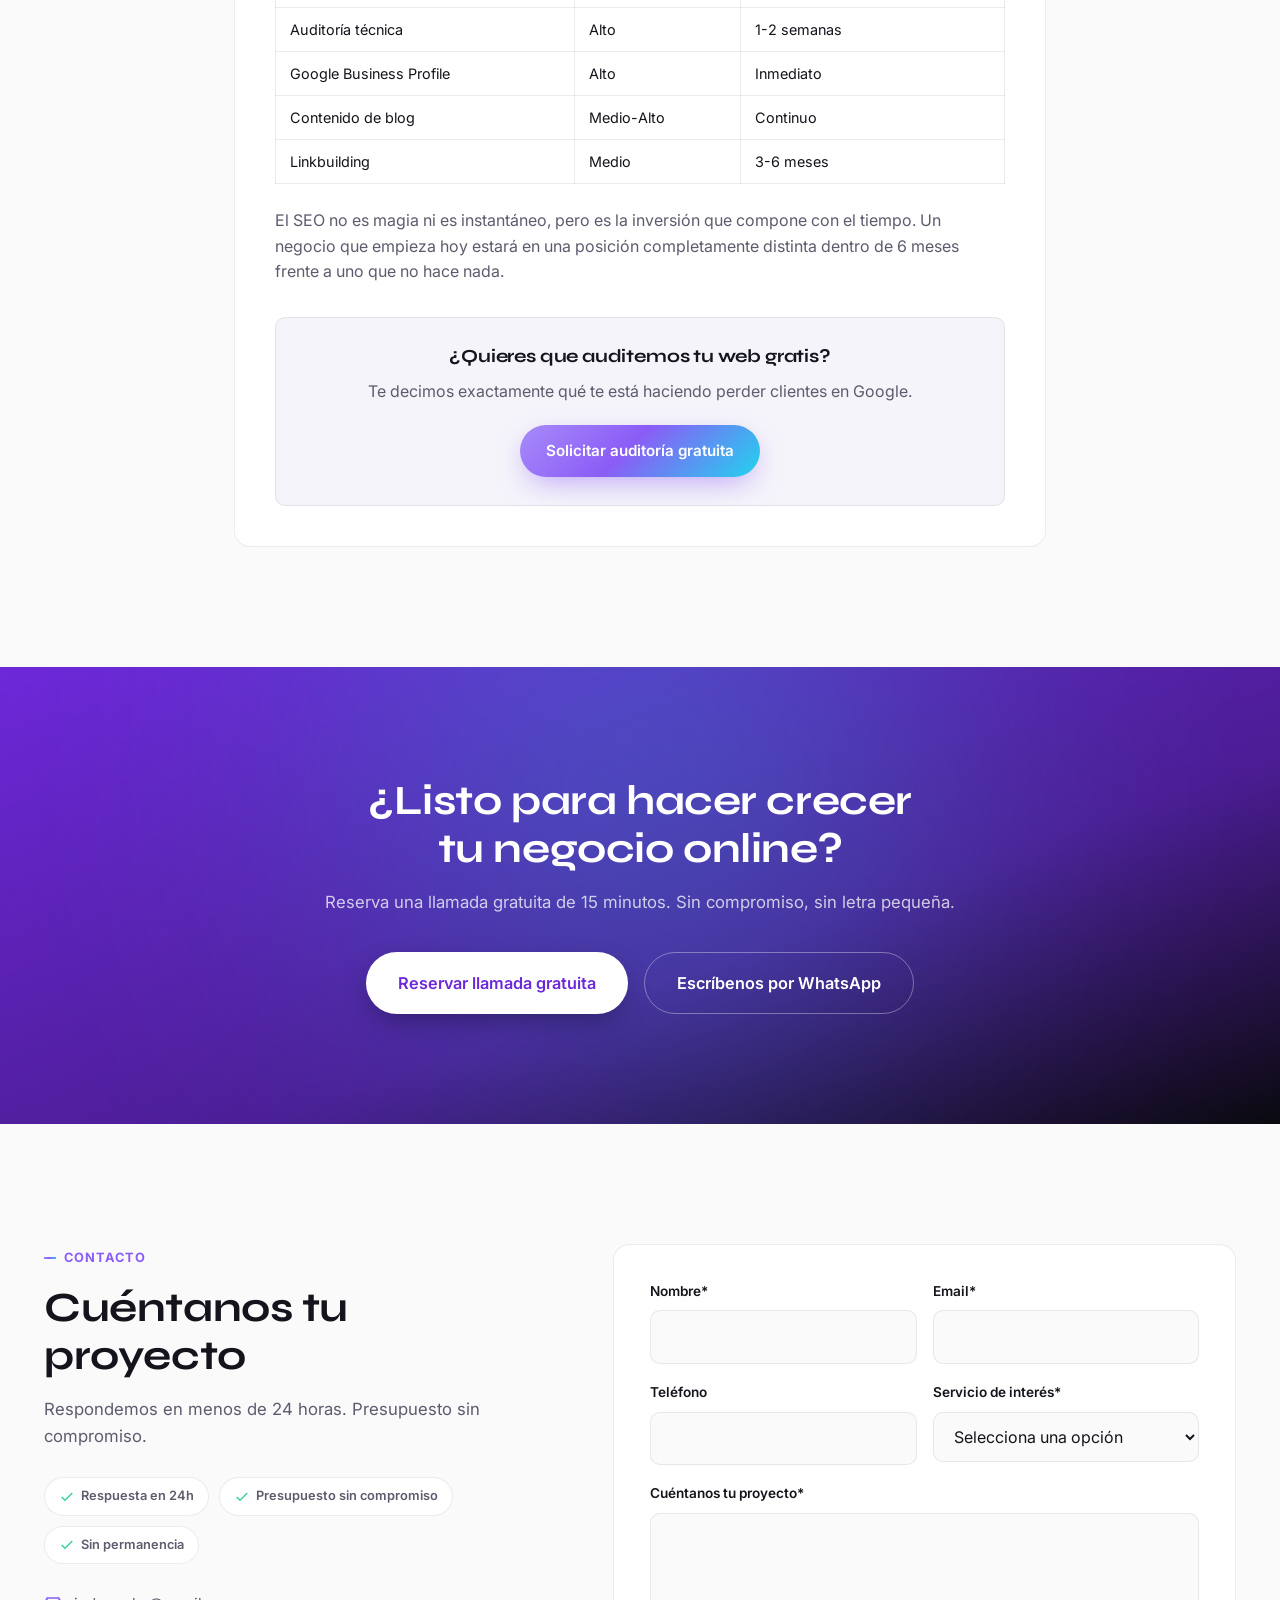
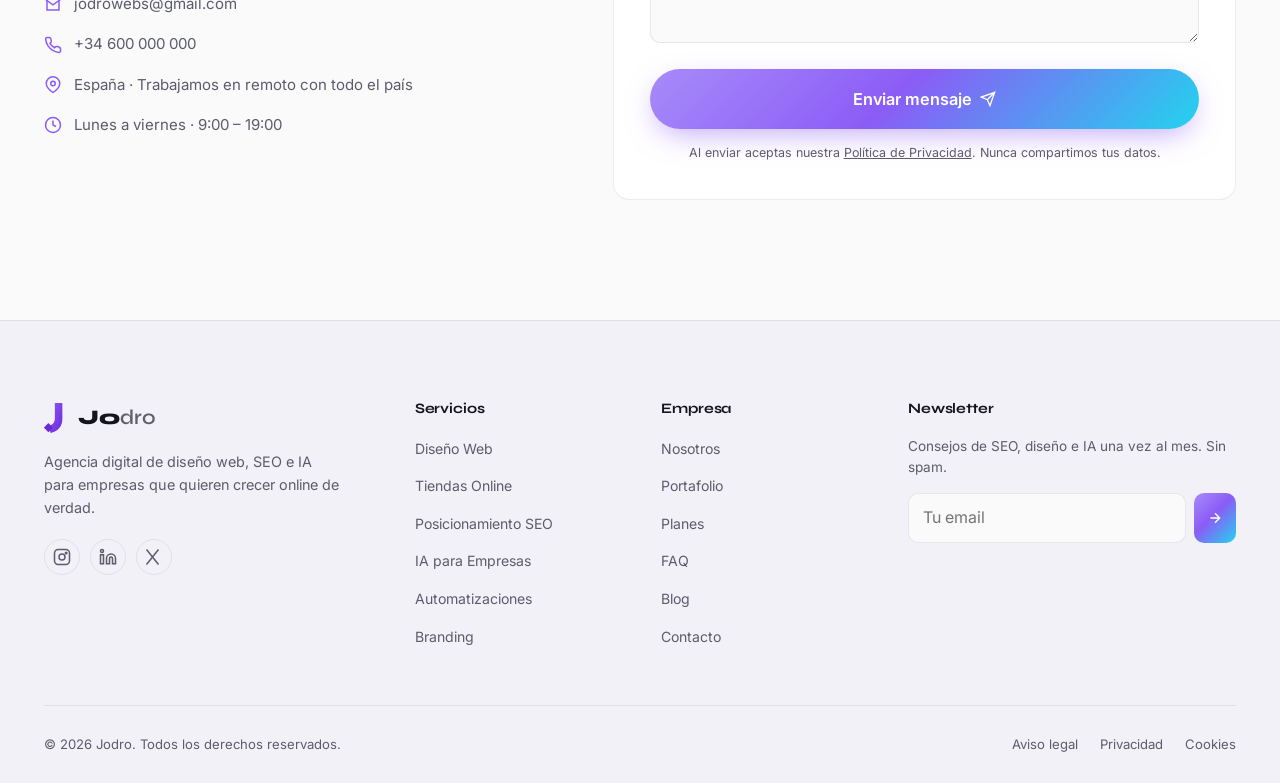
==== commit be56a3dd: "Update contact email to jodrowebs@gmail.com Co-Authored-By: Claude Sonnet 5 <noreply@anthropic.com>" ====
--- a/index.html
+++ b/index.html
@@ -43,7 +43,7 @@
     "image": "https://www.jodro.es/og-image.jpg",
     "url": "https://www.jodro.es/",
     "telephone": "+34-600-000-000",
-    "email": "hola@jodro.es",
+    "email": "jodrowebs@gmail.com",
     "priceRange": "€€",
     "areaServed": "ES",
     "address": { "@type": "PostalAddress", "addressCountry": "ES" },
@@ -780,7 +780,7 @@
             <ul class="contact__list">
               <li>
                 <svg width="18" height="18" viewBox="0 0 24 24" fill="none" stroke="currentColor" stroke-width="2"><path d="M4 4h16v16H4z"/><path d="M22 6l-10 7L2 6"/></svg>
-                <a href="mailto:hola@jodro.es">hola@jodro.es</a>
+                <a href="mailto:jodrowebs@gmail.com">jodrowebs@gmail.com</a>
               </li>
               <li>
                 <svg width="18" height="18" viewBox="0 0 24 24" fill="none" stroke="currentColor" stroke-width="2"><path d="M22 16.9v3a2 2 0 01-2.2 2 19.8 19.8 0 01-8.6-3 19.5 19.5 0 01-6-6 19.8 19.8 0 01-3-8.7A2 2 0 014.1 2h3a2 2 0 012 1.7c.1.9.3 1.8.6 2.7a2 2 0 01-.5 2.1L8 9.7a16 16 0 006 6l1.2-1.2a2 2 0 012.1-.5c.9.3 1.8.5 2.7.6a2 2 0 011.7 2.1z"/></svg>
